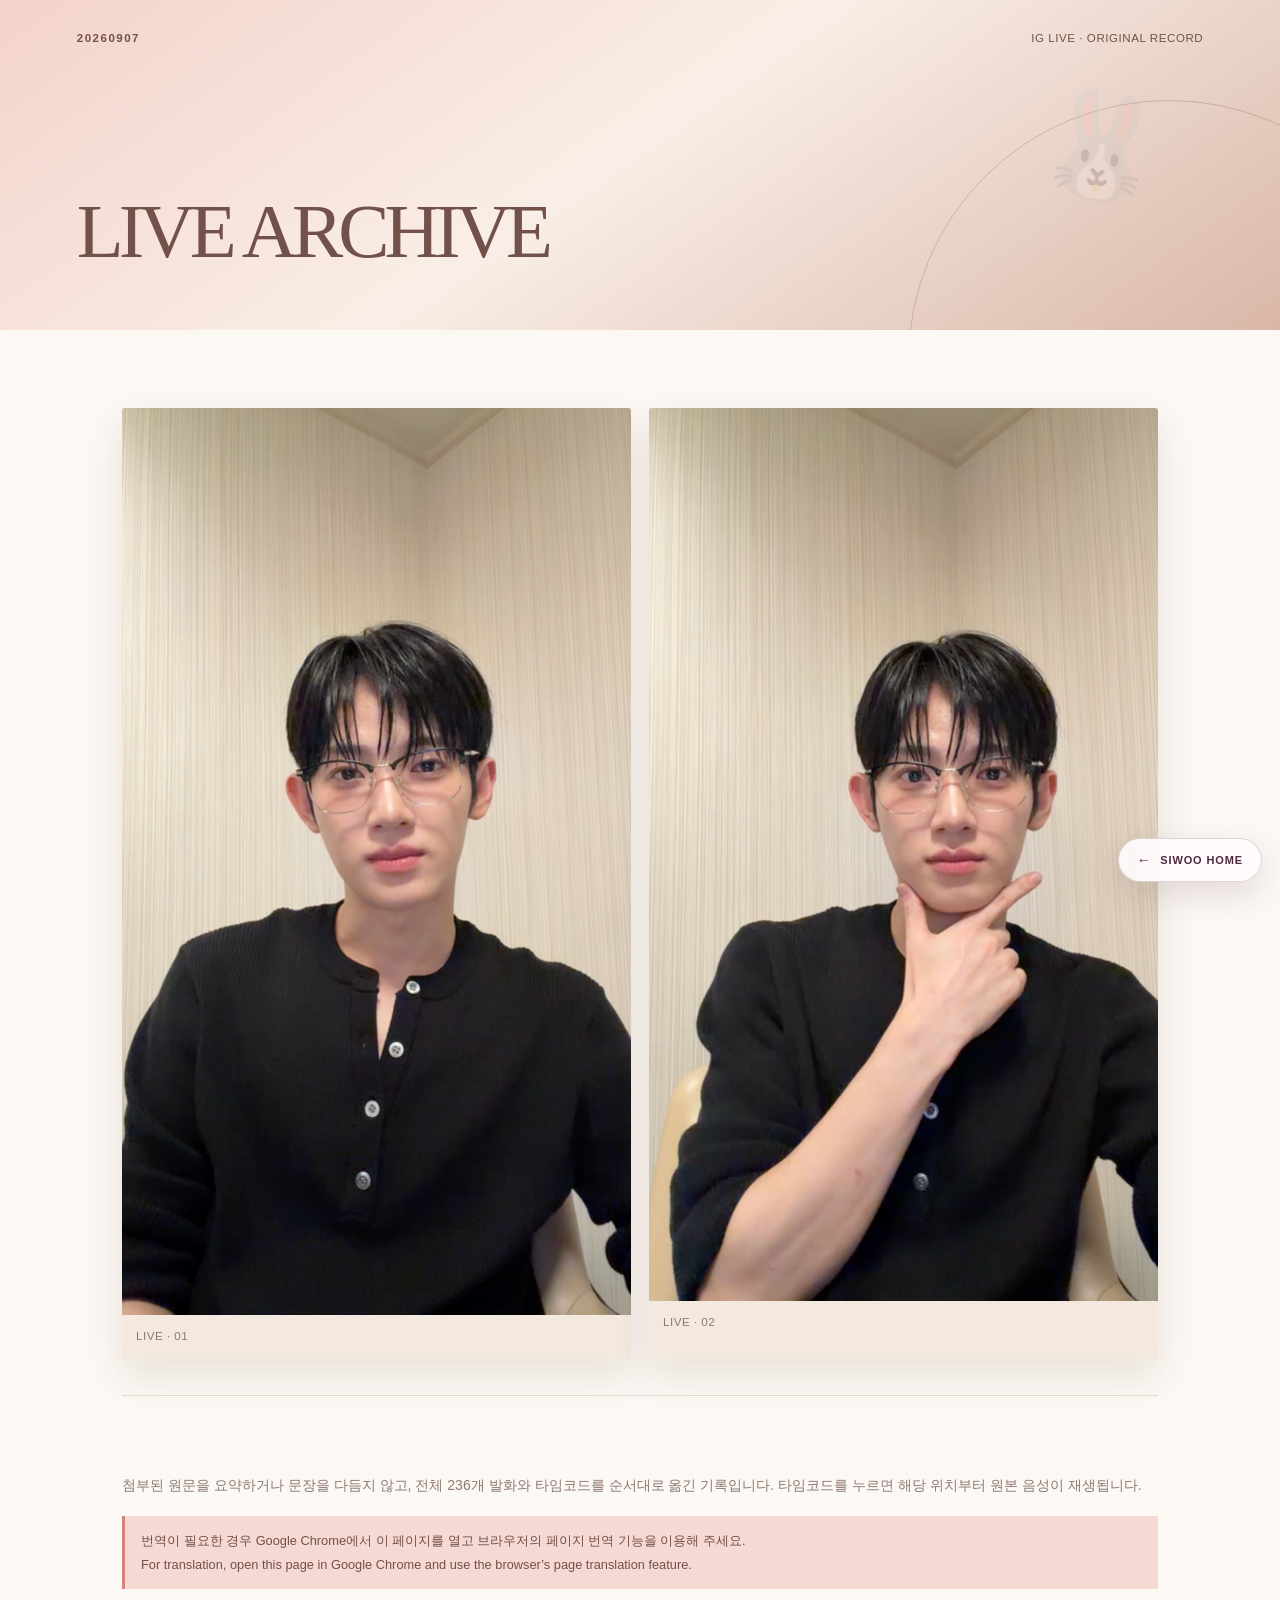
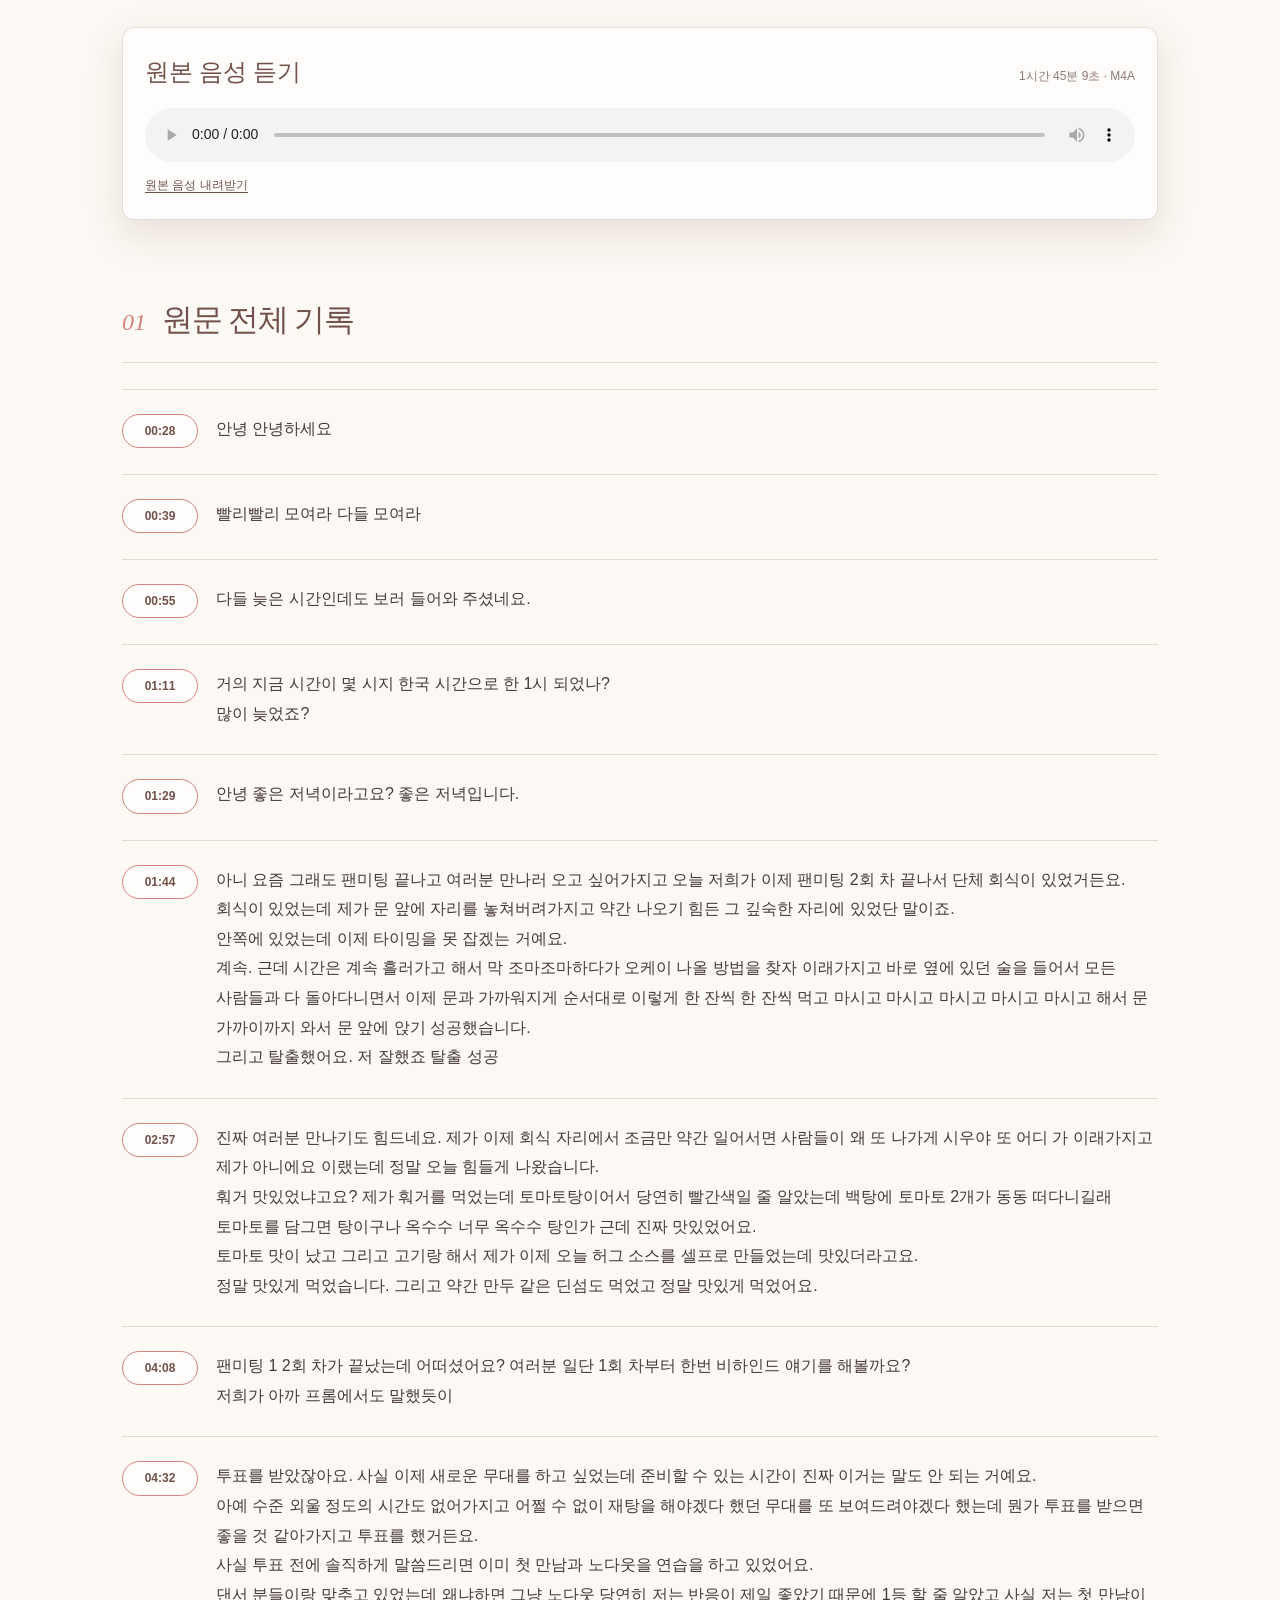
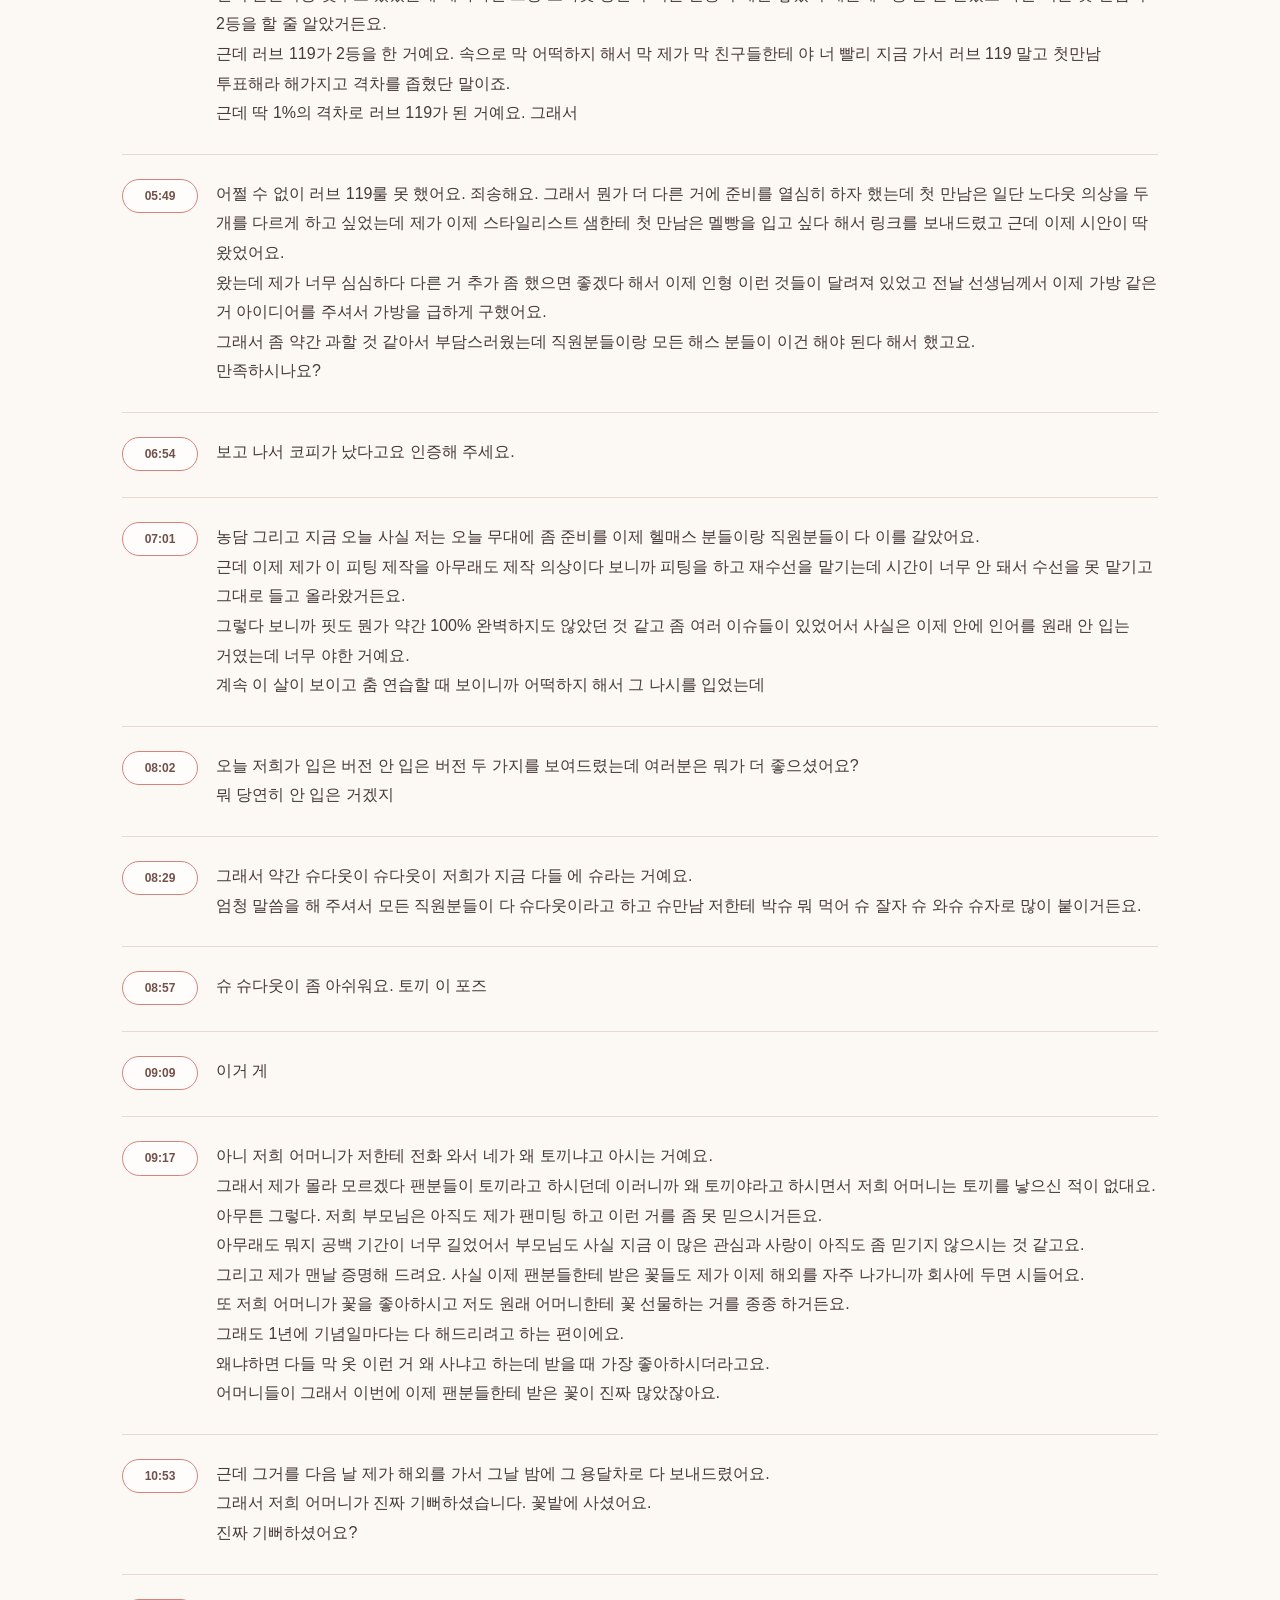
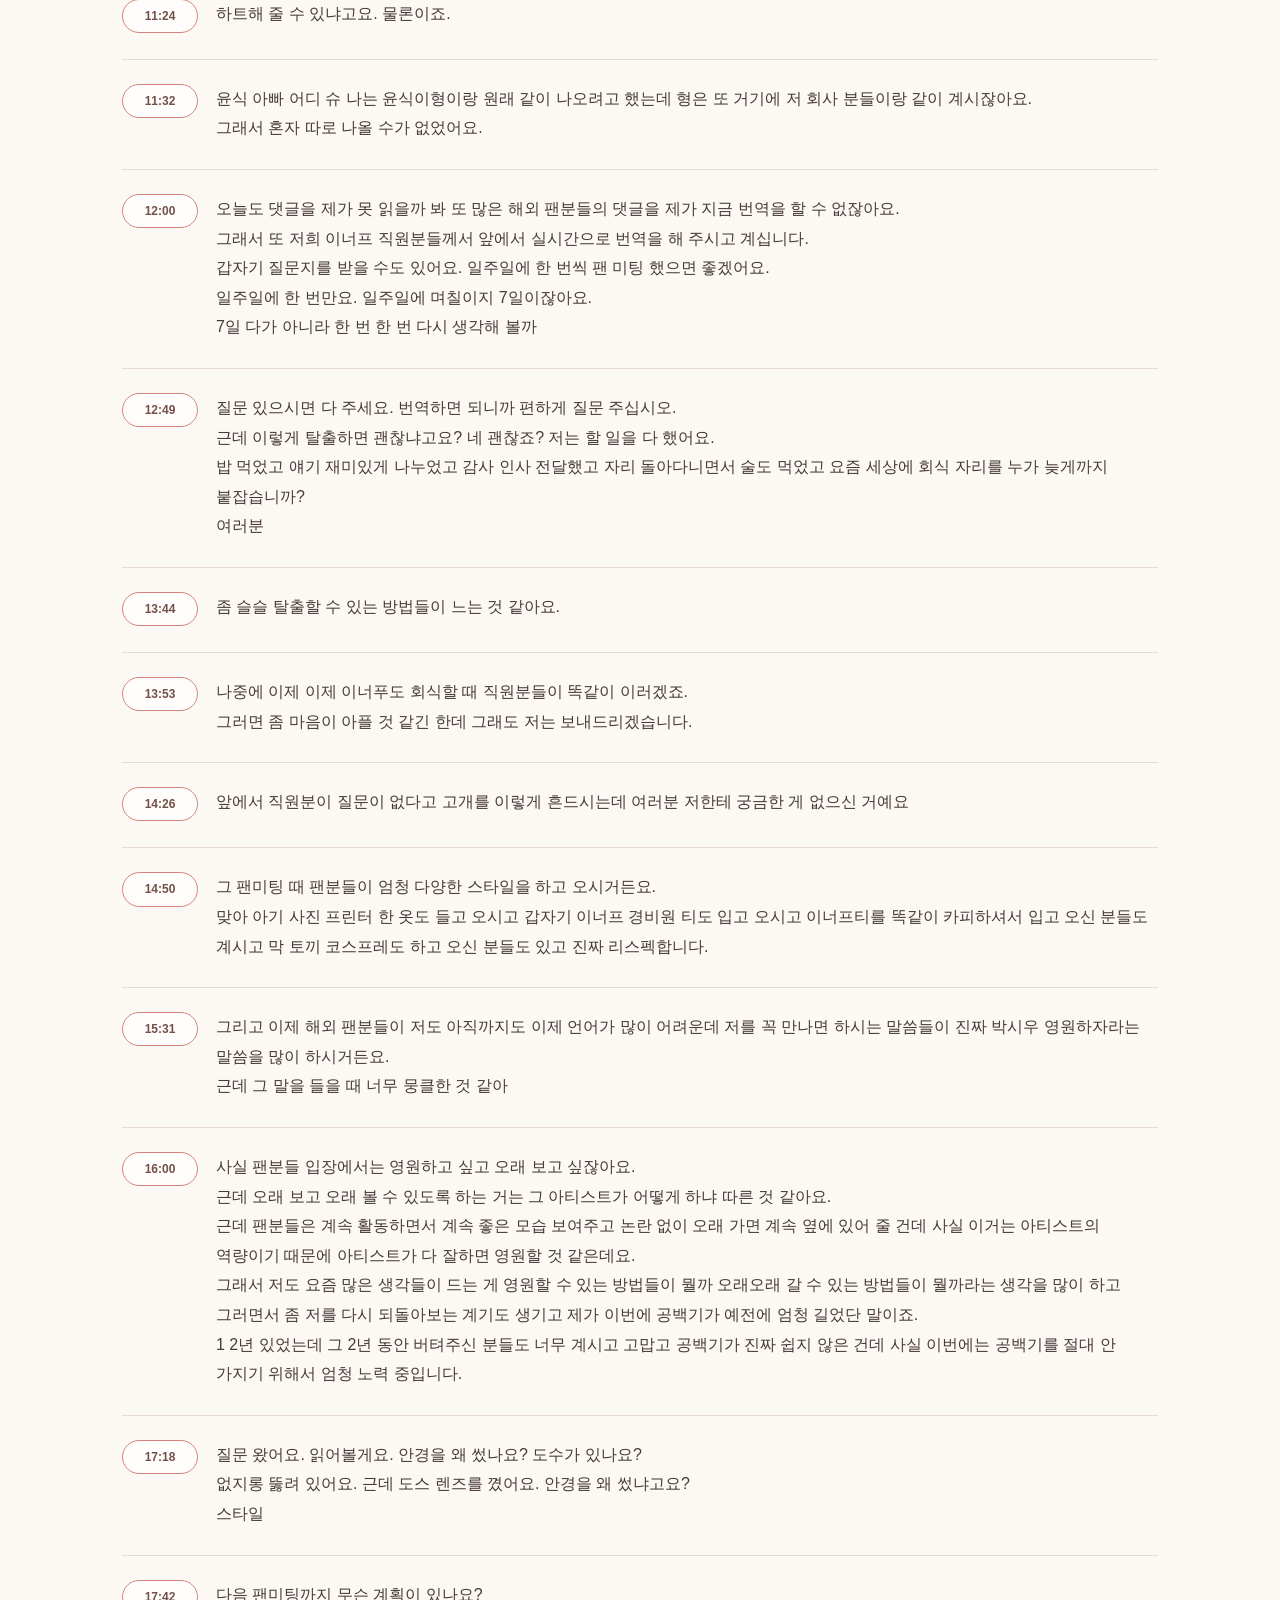
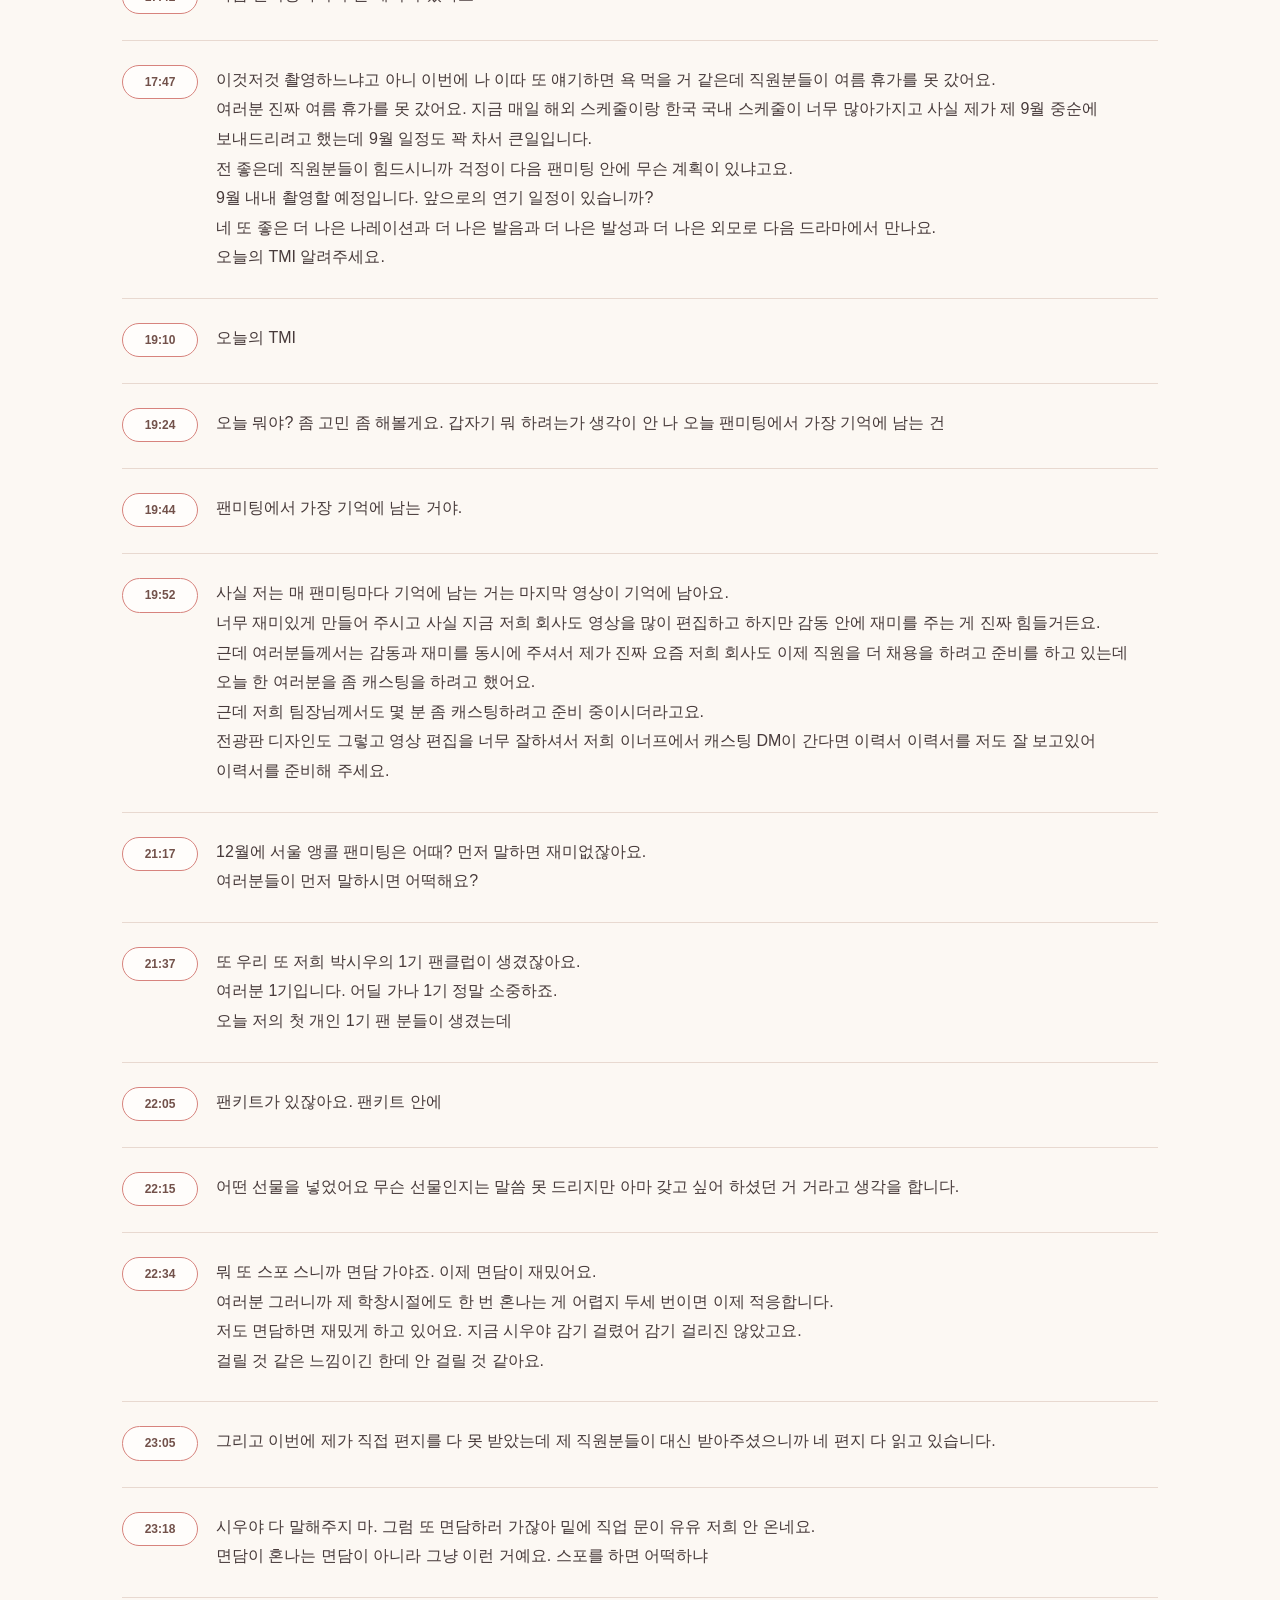
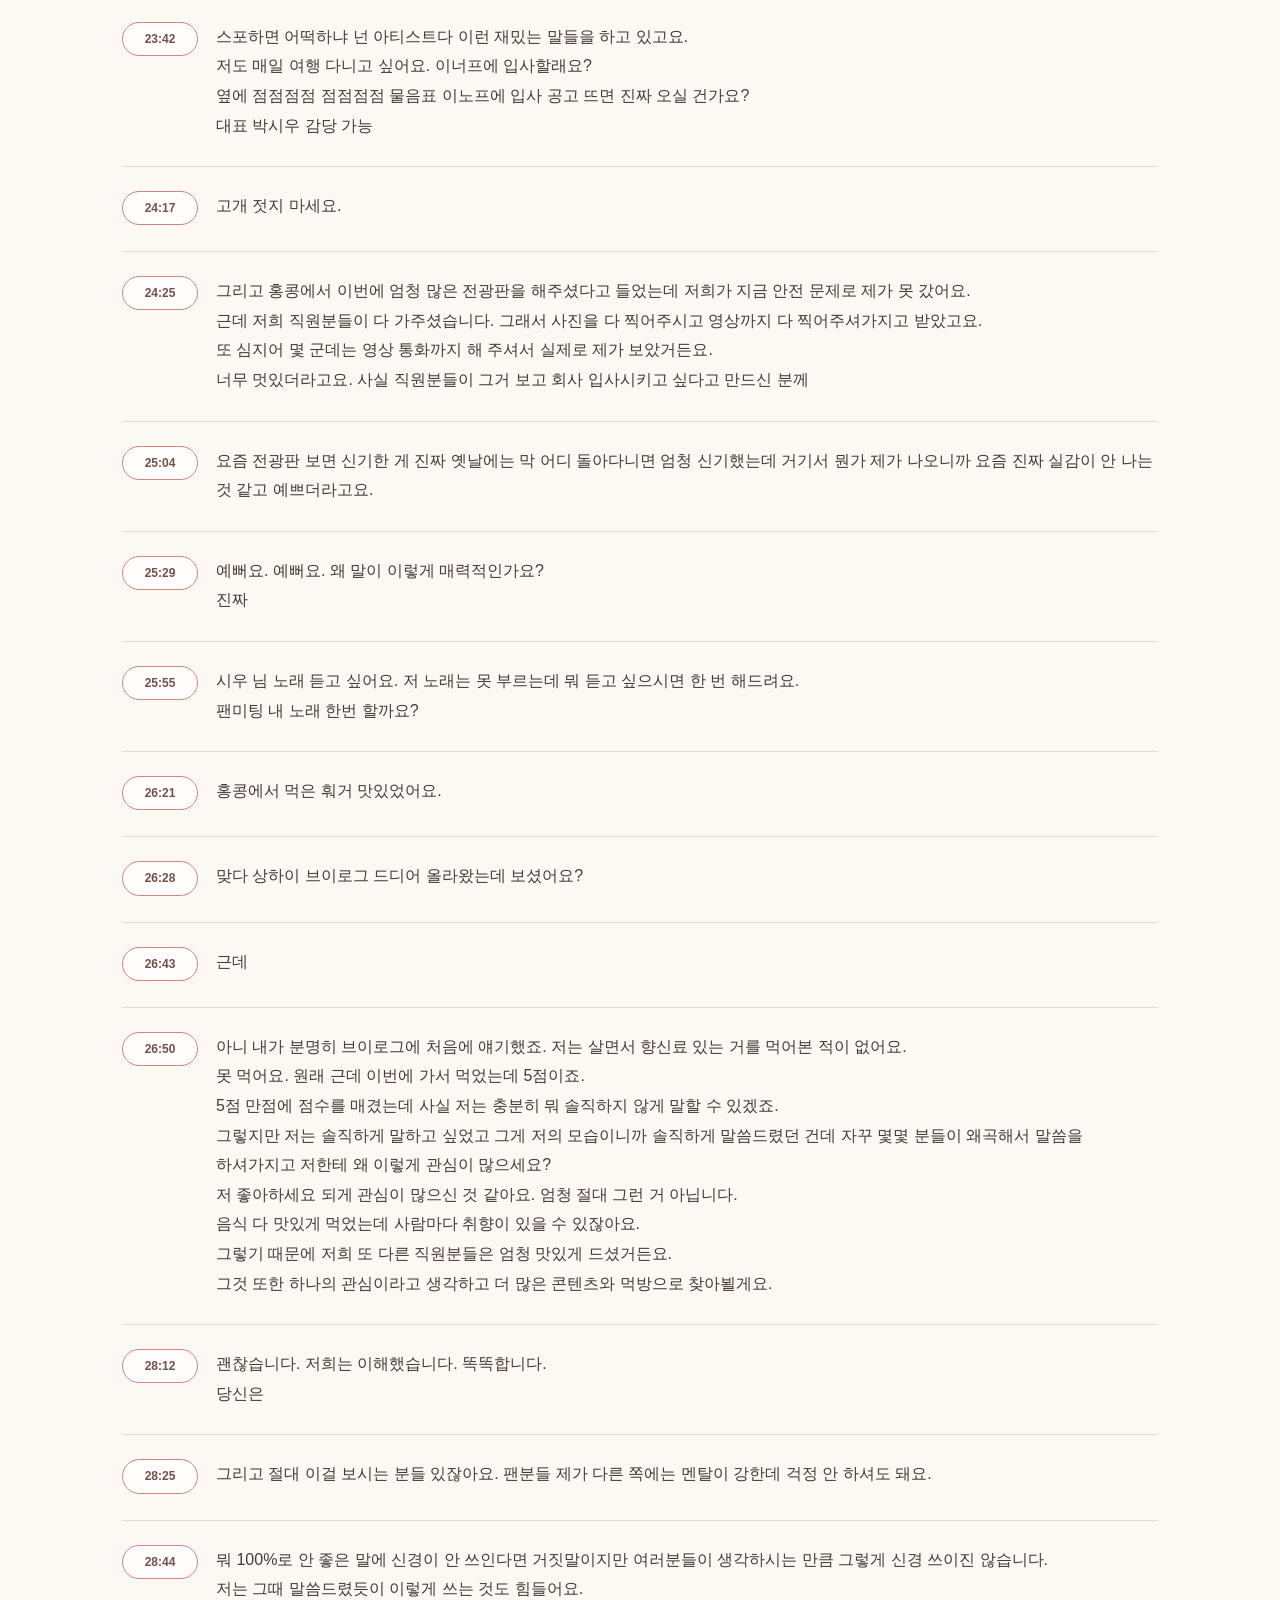
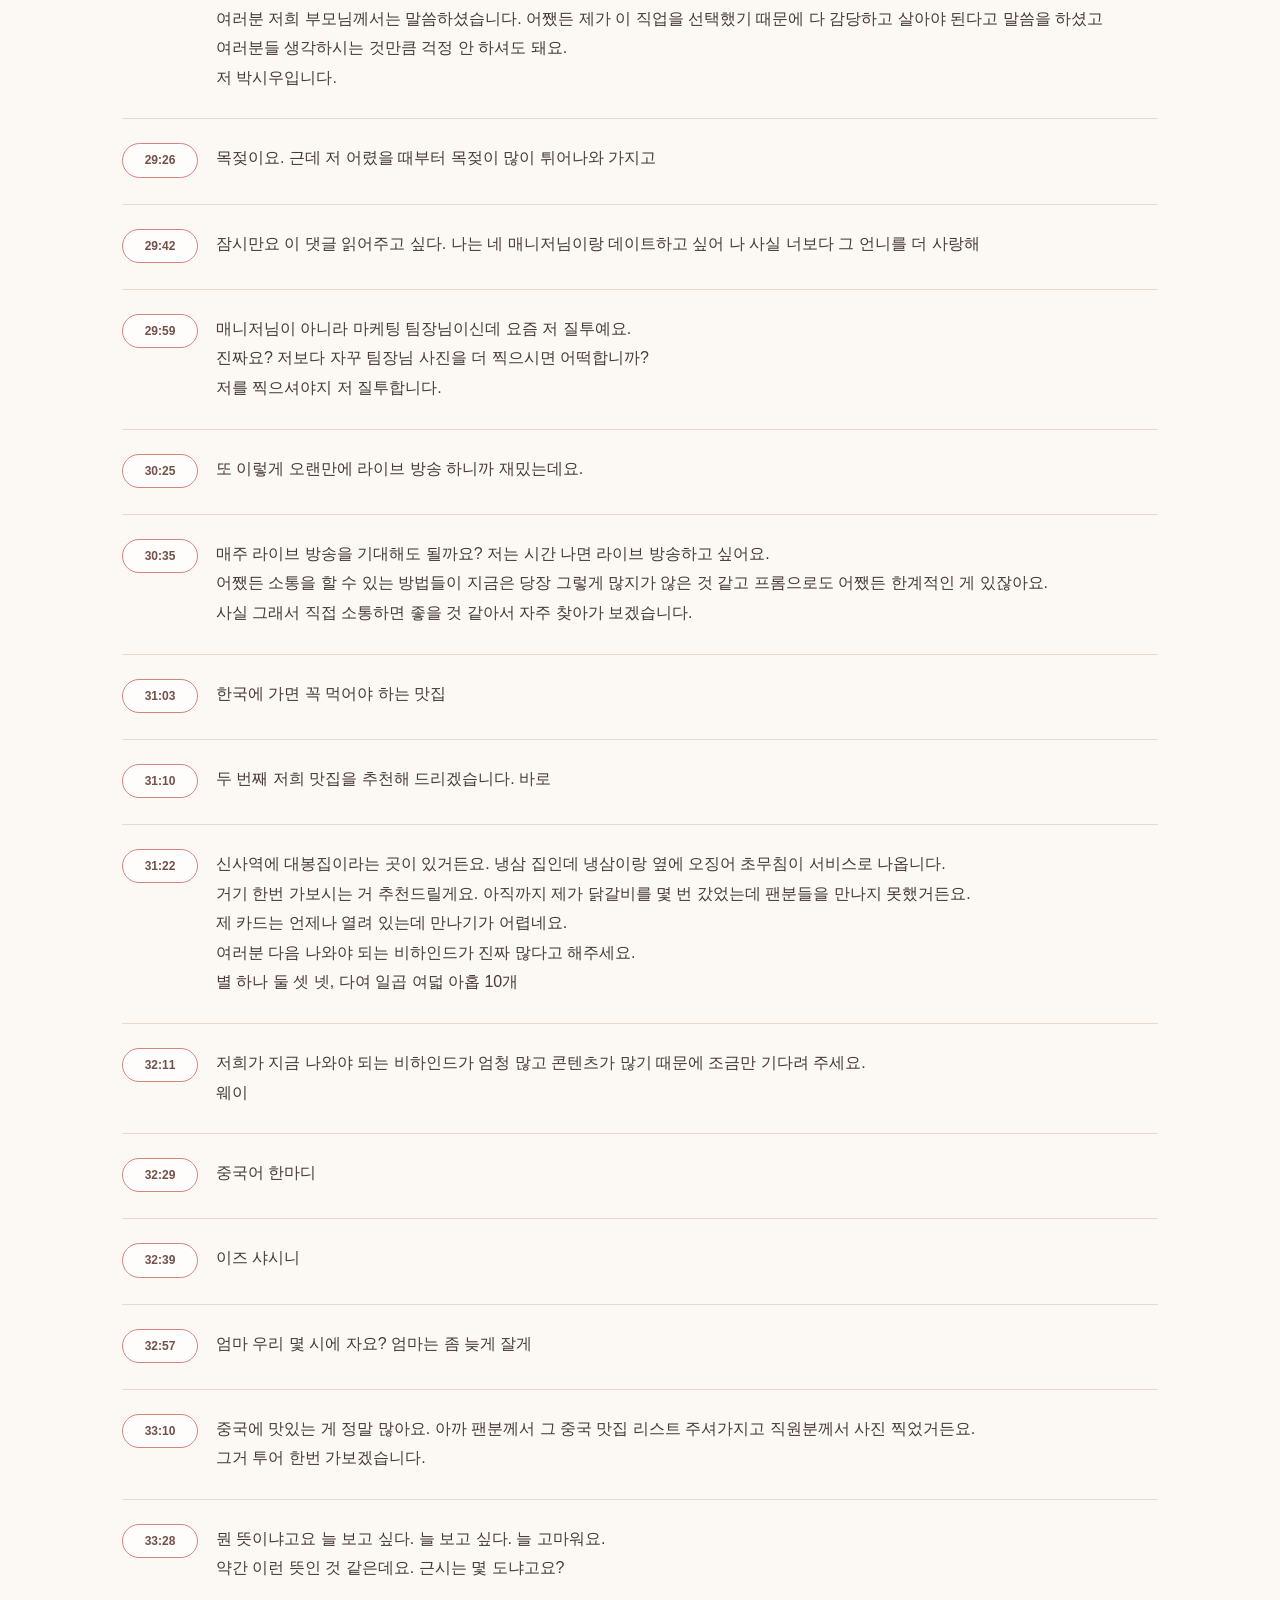
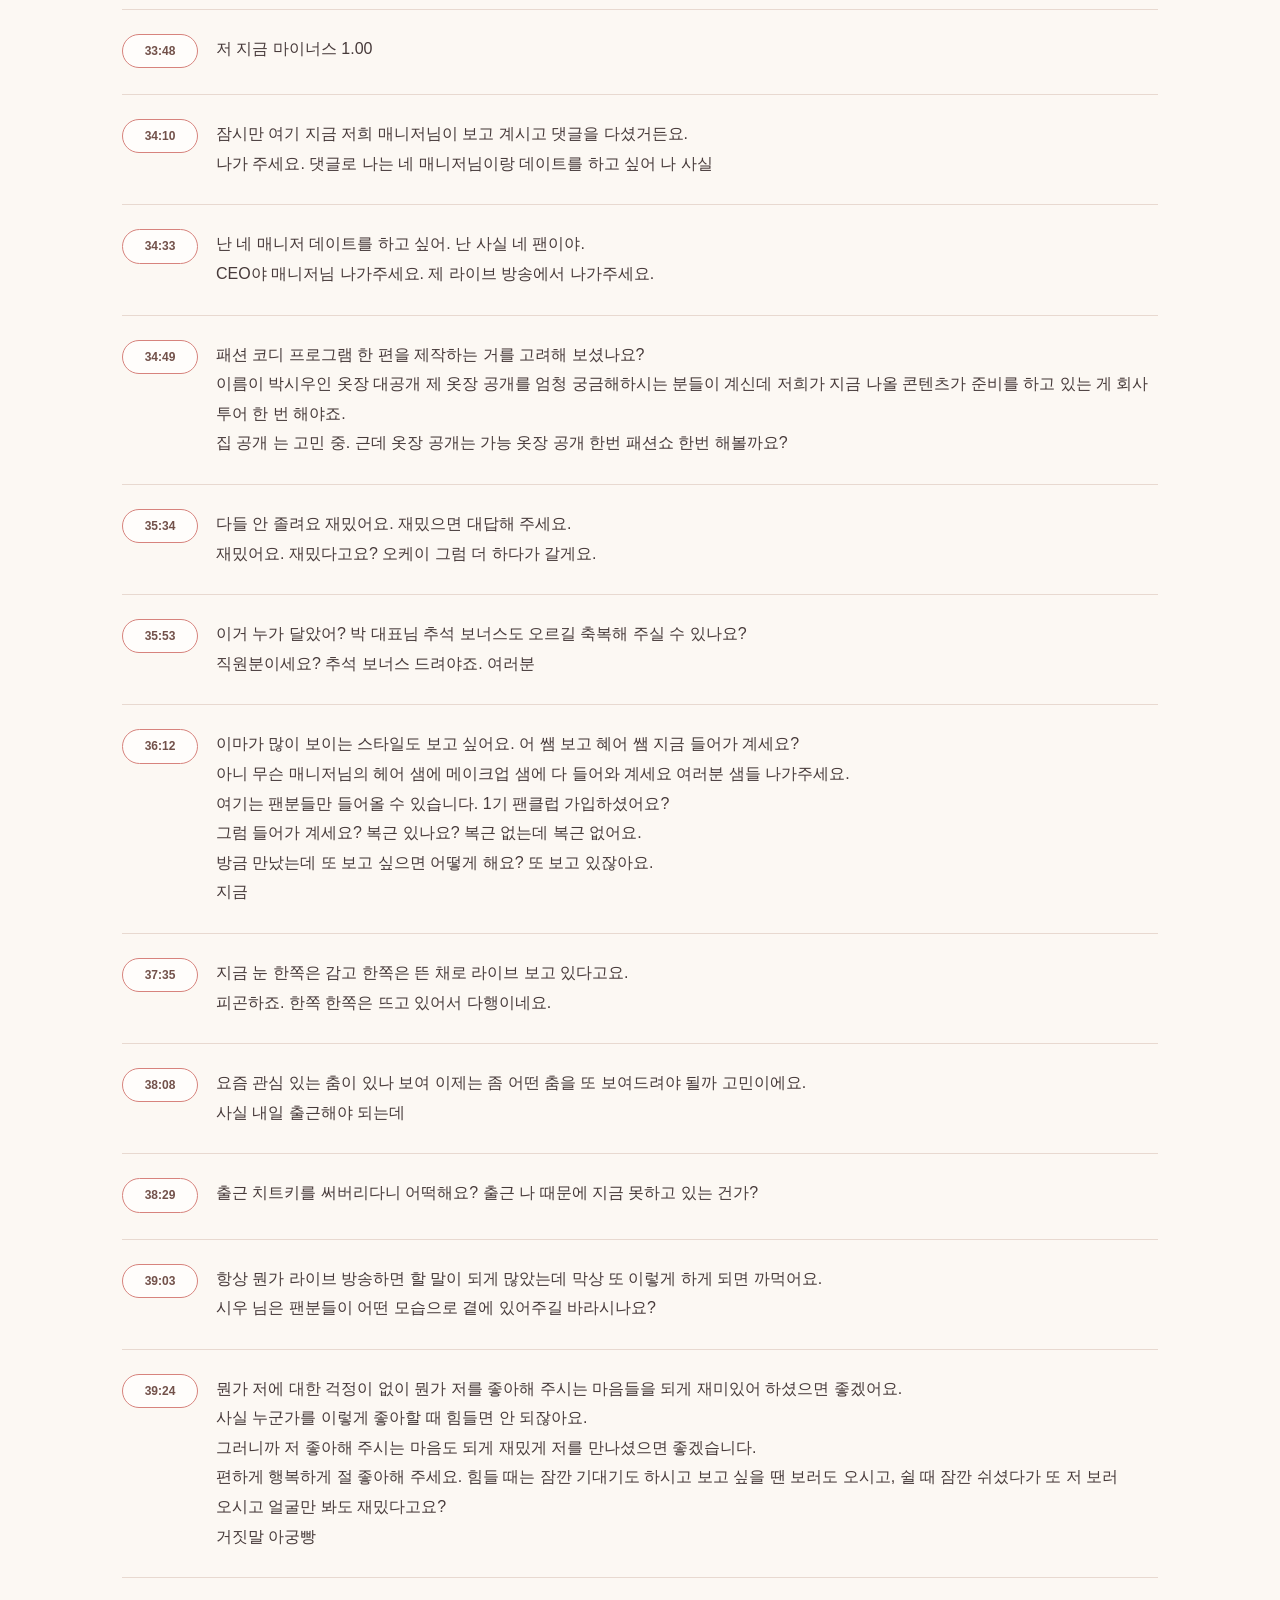
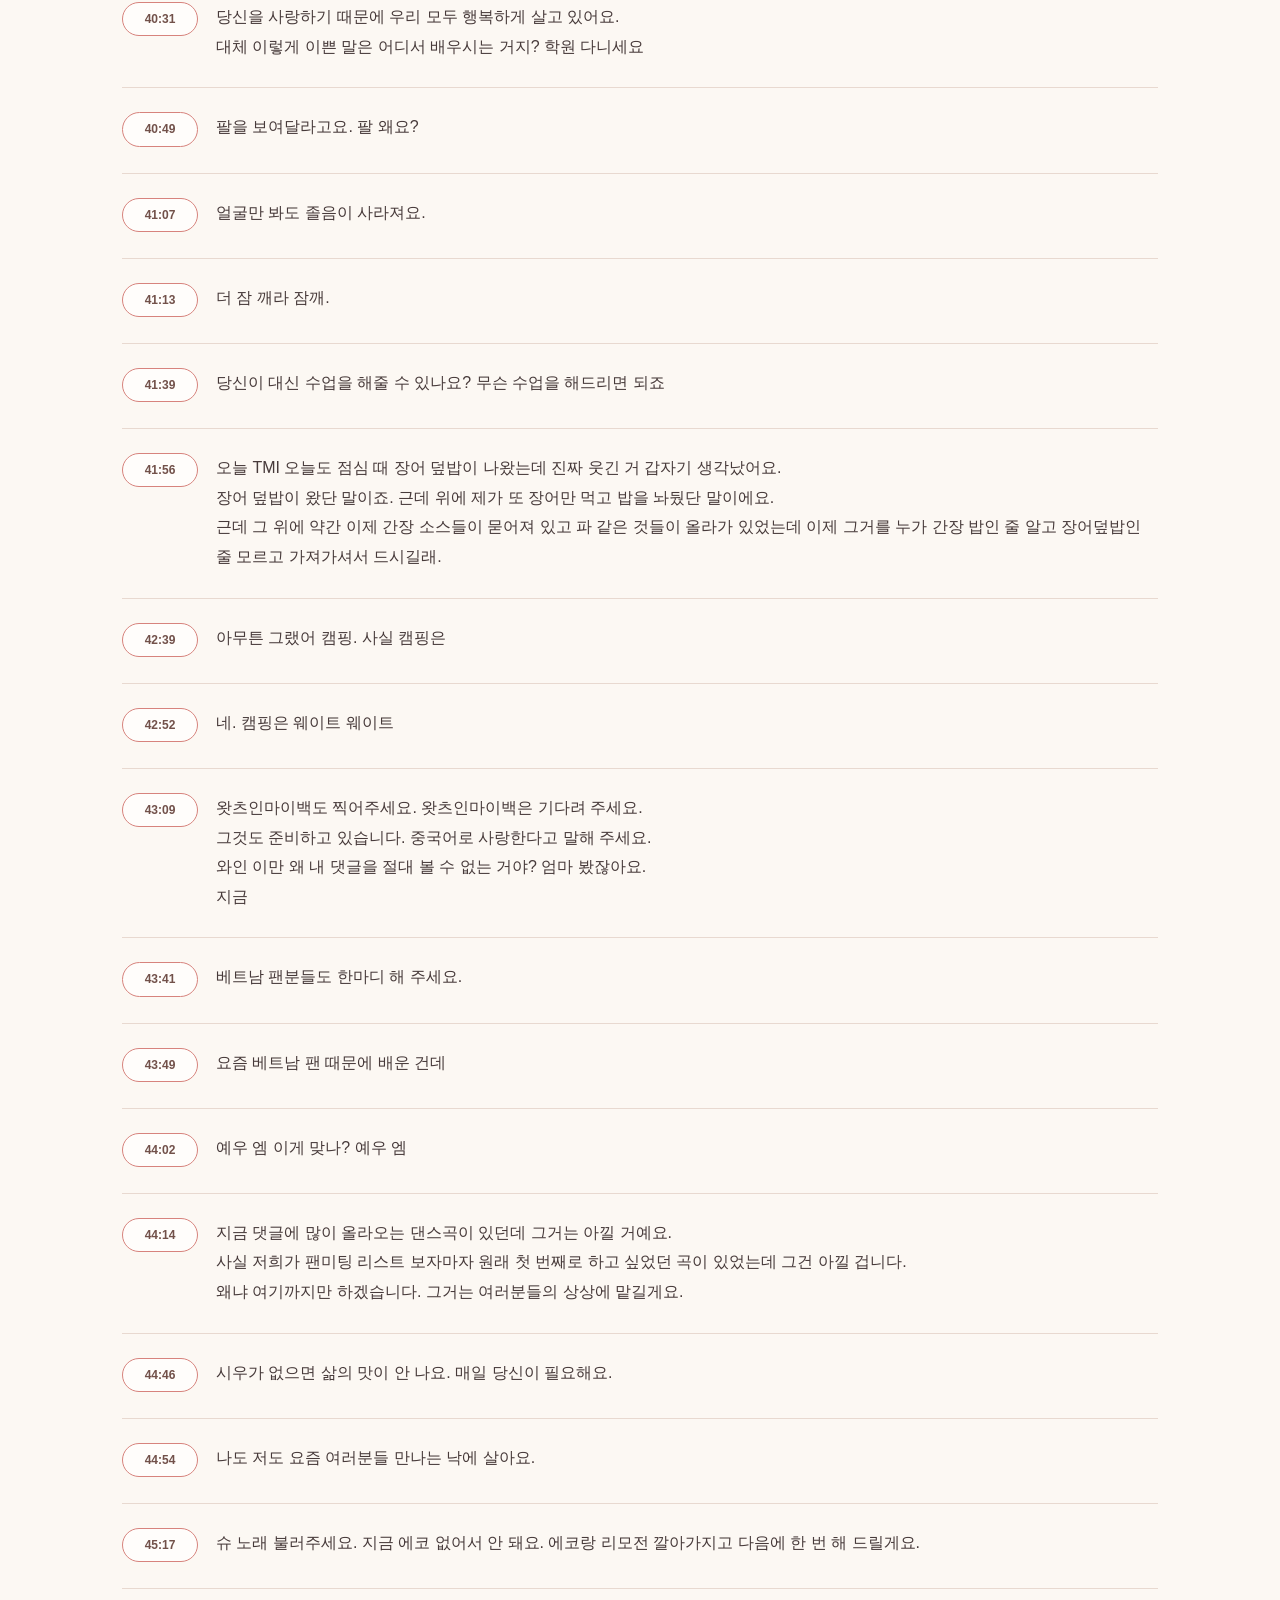
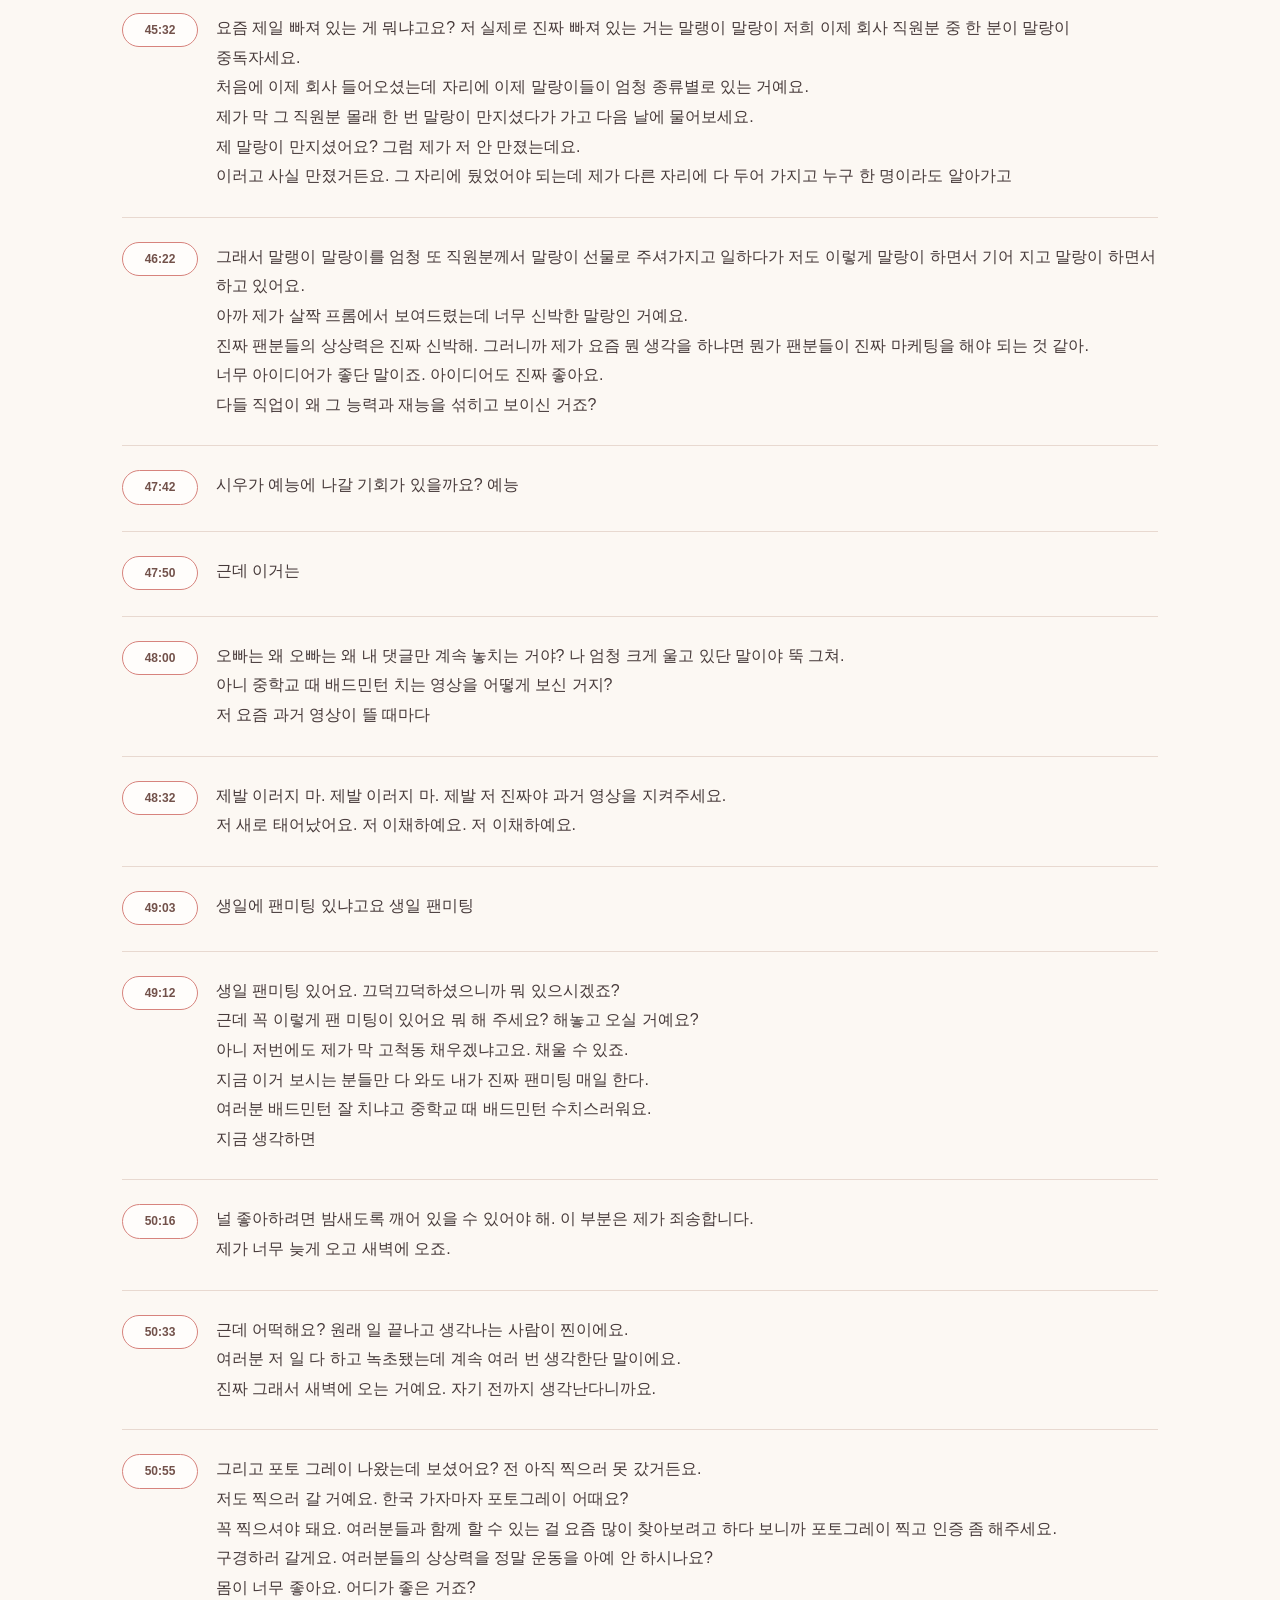
==== live/index.html @ e7efa556 "통합 팬사이트 추가" ====
<!doctype html>
<html lang="ko">
<head>
  <meta charset="utf-8">
  <meta name="viewport" content="width=device-width, initial-scale=1">
  <meta name="description" content="박시우 260907 IG 라이브 원본 음성과 전체 기록">
  <title>LIVE ARCHIVE — 20260907 ORIGINAL AUDIO &amp; TRANSCRIPT</title>
  <link rel="stylesheet" href="../assets/css/subpage-nav.css">
  <style>
    :root {
      --ink: #2e2527;
      --muted: #8e7976;
      --paper: #fcf8f3;
      --paper-deep: #f3e9df;
      --line: #e8d9d0;
      --rose: #d7837d;
      --rose-light: #f5d9d2;
      --brown: #72514a;
      --white: #fffdfb;
    }

    * { box-sizing: border-box; }
    html { scroll-behavior: smooth; }
    body {
      margin: 0;
      color: var(--ink);
      background: var(--paper);
      font-family: "Pretendard", "Apple SD Gothic Neo", "Noto Sans KR", sans-serif;
      line-height: 1.85;
      word-break: keep-all;
    }

    .cover {
      min-height: 330px;
      padding: 28px clamp(22px, 6vw, 92px) 56px;
      position: relative;
      overflow: hidden;
      display: flex;
      flex-direction: column;
      justify-content: space-between;
      background: linear-gradient(145deg, #f3d3ca 0%, #f9eee7 48%, #d9b7a7 100%);
    }
    .cover::before {
      content: "";
      position: absolute;
      width: 520px;
      height: 520px;
      right: -150px;
      top: 100px;
      border: 1px solid rgba(114,81,74,.25);
      border-radius: 50%;
    }
    .cover::after {
      content: "🐰";
      position: absolute;
      right: clamp(28px, 9vw, 150px);
      bottom: 90px;
      font-size: clamp(3rem, 8vw, 7rem);
      opacity: .16;
      transform: rotate(8deg);
    }
    .topline, .cover-copy, .cover-meta { position: relative; z-index: 1; }
    .topline {
      display: flex;
      justify-content: space-between;
      color: var(--brown);
      font-size: .72rem;
      font-weight: 800;
      letter-spacing: .13em;
      text-transform: uppercase;
    }
    .topline span:last-child { font-weight: 500; letter-spacing: .05em; }
    .cover-copy { max-width: 700px; }
    h1 {
      margin: 0;
      color: var(--brown);
      font-family: Georgia, "Noto Serif KR", serif;
      font-size: clamp(2.7rem, 6vw, 5.2rem);
      font-weight: 500;
      line-height: 1.08;
      letter-spacing: -.065em;
    }
    .cover-meta {
      display: flex;
      flex-wrap: wrap;
      gap: 18px 32px;
      padding-top: 18px;
      border-top: 1px solid rgba(114,81,74,.28);
      color: var(--brown);
      font-size: .76rem;
      letter-spacing: .08em;
    }

    main { max-width: 1080px; margin: 0 auto; padding: 78px 22px 120px; }
    .photos {
      display: grid;
      grid-template-columns: 1fr 1fr;
      gap: 18px;
      max-width: 1080px;
      margin: 0 auto 76px;
      padding-bottom: 36px;
      border-bottom: 1px solid var(--line);
    }
    .photo-card {
      margin: 0;
      overflow: hidden;
      background: var(--paper-deep);
      border-radius: 3px;
      box-shadow: 0 16px 38px rgba(93, 57, 49, .12);
    }
    .photo-card img {
      display: block;
      width: 100%;
      height: auto;
    }
    .photo-card figcaption {
      padding: 10px 14px 12px;
      color: var(--muted);
      font-size: .73rem;
      letter-spacing: .04em;
    }

    .section {
      margin-top: 72px;
      scroll-margin-top: 30px;
    }
    .section-heading {
      display: flex;
      align-items: baseline;
      gap: 16px;
      margin: 0 0 26px;
      padding-bottom: 13px;
      border-bottom: 1px solid var(--line);
    }
    .section-heading .number {
      color: var(--rose);
      font-family: Georgia, serif;
      font-size: 1.5rem;
      font-style: italic;
    }
    .section-heading h2 {
      margin: 0;
      color: var(--brown);
      font-family: Georgia, "Noto Serif KR", serif;
      font-size: clamp(1.35rem, 2.4vw, 2rem);
      font-weight: 500;
      letter-spacing: -.04em;
    }

    .transcript {
      border-top: 1px solid var(--line);
    }
    .turn {
      position: relative;
      margin: 0;
      padding: 25px 0 27px 48px;
      border-bottom: 1px solid var(--line);
      color: #473a3a;
      font-size: 1rem;
      text-align: justify;
      text-justify: inter-character;
    }
    .turn::before {
      position: absolute;
      left: 0;
      top: 24px;
      width: 31px;
      color: var(--rose);
      font-size: 1.35rem;
      line-height: 1;
    }
    .turn.rabbit::before { content: "🐰"; }
    .turn.audience::before { content: "💬"; filter: grayscale(.15); }
    .turn.audience {
      color: #795f5a;
      font-size: .94rem;
    }
    .turn strong { color: var(--brown); font-weight: 800; }
    .turn em { color: var(--rose); font-style: normal; font-weight: 700; }

    .quote {
      margin: 42px 0;
      padding: 30px clamp(22px, 5vw, 62px);
      background: var(--brown);
      color: #fff8f2;
      text-align: center;
    }
    .quote p {
      margin: 0;
      font-family: Georgia, "Noto Serif KR", serif;
      font-size: clamp(1.35rem, 2.8vw, 2.15rem);
      line-height: 1.6;
      letter-spacing: -.04em;
    }
    .quote small {
      display: block;
      margin-top: 12px;
      color: var(--rose-light);
      font-size: .72rem;
      letter-spacing: .1em;
    }
    .end-note {
      margin-top: 86px;
      padding: 32px 22px;
      background: var(--rose-light);
      color: var(--brown);
      text-align: center;
    }
    .end-note p { margin: 0; font-family: Georgia, "Noto Serif KR", serif; font-size: 1.35rem; }
    footer {
      padding: 30px 22px 42px;
      border-top: 1px solid var(--line);
      color: var(--muted);
      font-size: .72rem;
      text-align: center;
      letter-spacing: .08em;
    }

    @media (max-width: 680px) {
      .cover { min-height: 300px; padding: 22px 20px 38px; }
      .topline span:last-child { display: none; }
      main { padding: 58px 18px 84px; }
      .photos { grid-template-columns: 1fr; gap: 14px; margin-bottom: 66px; }
      .photo-card:first-child { max-width: 80%; margin-left: auto; }
      .photo-card:last-child { max-width: 80%; margin-right: auto; }
      .turn { padding-left: 42px; font-size: .96rem; }
      .turn.audience { font-size: .9rem; }
      .section { margin-top: 58px; }
    }
  
    .archive-intro {
      margin: 0 0 38px;
      color: var(--muted);
      font-size: .88rem;
    }
    .audio-dock {
      position: sticky;
      top: 12px;
      z-index: 10;
      margin: 0 0 72px;
      padding: 22px;
      border: 1px solid rgba(114,81,74,.18);
      border-radius: 12px;
      background: rgba(255,253,251,.94);
      box-shadow: 0 14px 38px rgba(93,57,49,.13);
      backdrop-filter: blur(12px);
    }
    .audio-heading {
      display: flex;
      align-items: baseline;
      justify-content: space-between;
      gap: 16px;
      margin-bottom: 13px;
    }
    .audio-heading h2 {
      margin: 0;
      color: var(--brown);
      font-family: Georgia, "Noto Serif KR", serif;
      font-size: clamp(1.15rem, 2vw, 1.5rem);
      font-weight: 500;
    }
    .audio-heading span {
      color: var(--muted);
      font-size: .75rem;
      white-space: nowrap;
    }
    audio { display: block; width: 100%; }
    .downloads {
      display: flex;
      flex-wrap: wrap;
      gap: 8px 18px;
      margin-top: 12px;
      font-size: .78rem;
    }
    .downloads a { color: var(--brown); text-underline-offset: 3px; }
    .raw-transcript { border-top: 1px solid var(--line); }
    .raw-turn {
      display: grid;
      grid-template-columns: 76px minmax(0, 1fr);
      gap: 18px;
      padding: 24px 0 26px;
      border-bottom: 1px solid var(--line);
    }
    .timestamp {
      align-self: start;
      padding: 5px 7px;
      border: 1px solid var(--rose);
      border-radius: 999px;
      color: var(--brown);
      background: var(--white);
      font: inherit;
      font-size: .75rem;
      font-weight: 800;
      cursor: pointer;
    }
    .timestamp:hover, .timestamp:focus-visible {
      color: var(--white);
      background: var(--rose);
      outline: none;
    }
    .raw-copy p {
      margin: 0;
      color: #473a3a;
      white-space: pre-wrap;
    }
    .translation-guide {
      margin: -20px 0 38px;
      padding: 13px 16px;
      border-left: 3px solid var(--rose);
      color: var(--brown);
      background: var(--rose-light);
      font-size: .8rem;
    }
    .source-note {
      margin-top: 72px;
      padding: 26px 22px;
      color: var(--brown);
      background: var(--rose-light);
      text-align: center;
      font-size: .85rem;
    }
    @media (max-width: 680px) {
      .audio-dock { top: 8px; margin-bottom: 54px; padding: 16px; }
      .audio-heading { display: block; }
      .audio-heading span { display: block; margin-top: 3px; }
      .raw-turn { grid-template-columns: 62px minmax(0, 1fr); gap: 12px; }
      .raw-copy p { font-size: .95rem; }
    }
</style>
</head>
<body>
  <a class="siwoo-home-link" href="../" aria-label="박시우 아카이브 메인으로 돌아가기">Siwoo Home</a>
  <header class="cover">
    <div class="topline">
      <span>20260907</span>
      <span>IG LIVE · ORIGINAL RECORD</span>
    </div>
    <div class="cover-copy">
      <h1>LIVE ARCHIVE</h1>
    </div>
  </header>

  <main>
    <section class="photos" aria-label="라이브 사진">
      <figure class="photo-card">
        <img src="live-images/01.jpeg" alt="안경을 쓴 박시우의 라이브 사진">
        <figcaption>LIVE · 01</figcaption>
      </figure>
      <figure class="photo-card">
        <img src="live-images/02.jpeg" alt="턱에 손을 올린 박시우의 라이브 사진">
        <figcaption>LIVE · 02</figcaption>
      </figure>
    </section>

    <p class="archive-intro">첨부된 원문을 요약하거나 문장을 다듬지 않고, 전체 236개 발화와 타임코드를 순서대로 옮긴 기록입니다. 타임코드를 누르면 해당 위치부터 원본 음성이 재생됩니다.</p>
    <p class="translation-guide">번역이 필요한 경우 Google Chrome에서 이 페이지를 열고 브라우저의 페이지 번역 기능을 이용해 주세요.<br><span lang="en">For translation, open this page in Google Chrome and use the browser’s page translation feature.</span></p>

    <section class="audio-dock" id="original-audio" aria-label="원본 음성 재생">
      <div class="audio-heading">
        <h2>원본 음성 듣기</h2>
        <span>1시간 45분 9초 · M4A</span>
      </div>
      <audio id="live-audio" controls preload="metadata">
        <source src="parksiwoo_260907_original.m4a" type="audio/mp4">
        사용 중인 브라우저가 음성 재생을 지원하지 않습니다.
      </audio>
      <div class="downloads">
        <a href="parksiwoo_260907_original.m4a" download>원본 음성 내려받기</a>
      </div>
    </section>

    <section class="section" id="transcript">
      <div class="section-heading"><span class="number">01</span><h2>원문 전체 기록</h2></div>
      <div class="raw-transcript">
        <article class="raw-turn" id="turn-1">
          <button class="timestamp" type="button" data-seconds="28" aria-label="00:28부터 원본 음성 재생">00:28</button>
          <div class="raw-copy">
            <p>안녕 안녕하세요</p>
          </div>
        </article>
        <article class="raw-turn" id="turn-2">
          <button class="timestamp" type="button" data-seconds="39" aria-label="00:39부터 원본 음성 재생">00:39</button>
          <div class="raw-copy">
            <p>빨리빨리 모여라 다들 모여라</p>
          </div>
        </article>
        <article class="raw-turn" id="turn-3">
          <button class="timestamp" type="button" data-seconds="55" aria-label="00:55부터 원본 음성 재생">00:55</button>
          <div class="raw-copy">
            <p>다들 늦은 시간인데도 보러 들어와 주셨네요.</p>
          </div>
        </article>
        <article class="raw-turn" id="turn-4">
          <button class="timestamp" type="button" data-seconds="71" aria-label="01:11부터 원본 음성 재생">01:11</button>
          <div class="raw-copy">
            <p>거의 지금 시간이 몇 시지 한국 시간으로 한 1시 되었나?
많이 늦었죠?</p>
          </div>
        </article>
        <article class="raw-turn" id="turn-5">
          <button class="timestamp" type="button" data-seconds="89" aria-label="01:29부터 원본 음성 재생">01:29</button>
          <div class="raw-copy">
            <p>안녕 좋은 저녁이라고요? 좋은 저녁입니다.</p>
          </div>
        </article>
        <article class="raw-turn" id="turn-6">
          <button class="timestamp" type="button" data-seconds="104" aria-label="01:44부터 원본 음성 재생">01:44</button>
          <div class="raw-copy">
            <p>아니 요즘 그래도 팬미팅 끝나고 여러분 만나러 오고 싶어가지고 오늘 저희가 이제 팬미팅 2회 차 끝나서 단체 회식이 있었거든요.회식이 있었는데 제가 문 앞에 자리를 놓쳐버려가지고 약간 나오기 힘든 그 깊숙한 자리에 있었단 말이죠.
안쪽에 있었는데 이제 타이밍을 못 잡겠는 거예요.
계속. 근데 시간은 계속 흘러가고 해서 막 조마조마하다가 오케이 나올 방법을 찾자 이래가지고 바로 옆에 있던 술을 들어서 모든 사람들과 다 돌아다니면서 이제 문과 가까워지게 순서대로 이렇게 한 잔씩 한 잔씩 먹고 마시고 마시고 마시고 마시고 마시고 해서 문 가까이까지 와서 문 앞에 앉기 성공했습니다.
그리고 탈출했어요. 저 잘했죠 탈출 성공</p>
          </div>
        </article>
        <article class="raw-turn" id="turn-7">
          <button class="timestamp" type="button" data-seconds="177" aria-label="02:57부터 원본 음성 재생">02:57</button>
          <div class="raw-copy">
            <p>진짜 여러분 만나기도 힘드네요. 제가 이제 회식 자리에서 조금만 약간 일어서면 사람들이 왜 또 나가게 시우야 또 어디 가 이래가지고 제가 아니에요 이랬는데 정말 오늘 힘들게 나왔습니다.
훠거 맛있었냐고요? 제가 훠거를 먹었는데 토마토탕이어서 당연히 빨간색일 줄 알았는데 백탕에 토마토 2개가 동동 떠다니길래 토마토를 담그면 탕이구나 옥수수 너무 옥수수 탕인가 근데 진짜 맛있었어요.
토마토 맛이 났고 그리고 고기랑 해서 제가 이제 오늘 허그 소스를 셀프로 만들었는데 맛있더라고요.
정말 맛있게 먹었습니다. 그리고 약간 만두 같은 딘섬도 먹었고 정말 맛있게 먹었어요.</p>
          </div>
        </article>
        <article class="raw-turn" id="turn-8">
          <button class="timestamp" type="button" data-seconds="248" aria-label="04:08부터 원본 음성 재생">04:08</button>
          <div class="raw-copy">
            <p>팬미팅 1 2회 차가 끝났는데 어떠셨어요? 여러분 일단 1회 차부터 한번 비하인드 얘기를 해볼까요?
저희가 아까 프롬에서도 말했듯이</p>
          </div>
        </article>
        <article class="raw-turn" id="turn-9">
          <button class="timestamp" type="button" data-seconds="272" aria-label="04:32부터 원본 음성 재생">04:32</button>
          <div class="raw-copy">
            <p>투표를 받았잖아요. 사실 이제 새로운 무대를 하고 싶었는데 준비할 수 있는 시간이 진짜 이거는 말도 안 되는 거예요.
아예 수준 외울 정도의 시간도 없어가지고 어쩔 수 없이 재탕을 해야겠다 했던 무대를 또 보여드려야겠다 했는데 뭔가 투표를 받으면 좋을 것 같아가지고 투표를 했거든요.
사실 투표 전에 솔직하게 말씀드리면 이미 첫 만남과 노다웃을 연습을 하고 있었어요.
댄서 분들이랑 맞추고 있었는데 왜냐하면 그냥 노다웃 당연히 저는 반응이 제일 좋았기 때문에 1등 할 줄 알았고 사실 저는 첫 만남이 2등을 할 줄 알았거든요.
근데 러브 119가 2등을 한 거예요. 속으로 막 어떡하지 해서 막 제가 막 친구들한테 야 너 빨리 지금 가서 러브 119 말고 첫만남 투표해라 해가지고 격차를 좁혔단 말이죠.
근데 딱 1%의 격차로 러브 119가 된 거예요. 그래서</p>
          </div>
        </article>
        <article class="raw-turn" id="turn-10">
          <button class="timestamp" type="button" data-seconds="349" aria-label="05:49부터 원본 음성 재생">05:49</button>
          <div class="raw-copy">
            <p>어쩔 수 없이 러브 119룰 못 했어요. 죄송해요. 그래서 뭔가 더 다른 거에 준비를 열심히 하자 했는데 첫 만남은 일단 노다웃 의상을 두 개를 다르게 하고 싶었는데 제가 이제 스타일리스트 샘한테 첫 만남은 멜빵을 입고 싶다 해서 링크를 보내드렸고 근데 이제 시안이 딱 왔었어요.
왔는데 제가 너무 심심하다 다른 거 추가 좀 했으면 좋겠다 해서 이제 인형 이런 것들이 달려져 있었고 전날 선생님께서 이제 가방 같은 거 아이디어를 주셔서 가방을 급하게 구했어요.
그래서 좀 약간 과할 것 같아서 부담스러웠는데 직원분들이랑 모든 해스 분들이 이건 해야 된다 해서 했고요.
만족하시나요?</p>
          </div>
        </article>
        <article class="raw-turn" id="turn-11">
          <button class="timestamp" type="button" data-seconds="414" aria-label="06:54부터 원본 음성 재생">06:54</button>
          <div class="raw-copy">
            <p>보고 나서 코피가 났다고요 인증해 주세요.</p>
          </div>
        </article>
        <article class="raw-turn" id="turn-12">
          <button class="timestamp" type="button" data-seconds="421" aria-label="07:01부터 원본 음성 재생">07:01</button>
          <div class="raw-copy">
            <p>농담 그리고 지금 오늘 사실 저는 오늘 무대에 좀 준비를 이제 헬매스 분들이랑 직원분들이 다 이를 갈았어요.
근데 이제 제가 이 피팅 제작을 아무래도 제작 의상이다 보니까 피팅을 하고 재수선을 맡기는데 시간이 너무 안 돼서 수선을 못 맡기고 그대로 들고 올라왔거든요.
그렇다 보니까 핏도 뭔가 약간 100% 완벽하지도 않았던 것 같고 좀 여러 이슈들이 있었어서 사실은 이제 안에 인어를 원래 안 입는 거였는데 너무 야한 거예요.
계속 이 살이 보이고 춤 연습할 때 보이니까 어떡하지 해서 그 나시를 입었는데</p>
          </div>
        </article>
        <article class="raw-turn" id="turn-13">
          <button class="timestamp" type="button" data-seconds="482" aria-label="08:02부터 원본 음성 재생">08:02</button>
          <div class="raw-copy">
            <p>오늘 저희가 입은 버전 안 입은 버전 두 가지를 보여드렸는데 여러분은 뭐가 더 좋으셨어요?
뭐 당연히 안 입은 거겠지</p>
          </div>
        </article>
        <article class="raw-turn" id="turn-14">
          <button class="timestamp" type="button" data-seconds="509" aria-label="08:29부터 원본 음성 재생">08:29</button>
          <div class="raw-copy">
            <p>그래서 약간 슈다웃이 슈다웃이 저희가 지금 다들 에 슈라는 거예요.
엄청 말씀을 해 주셔서 모든 직원분들이 다 슈다웃이라고 하고 슈만남 저한테 박슈 뭐 먹어 슈 잘자 슈 와슈 슈자로 많이 붙이거든요.</p>
          </div>
        </article>
        <article class="raw-turn" id="turn-15">
          <button class="timestamp" type="button" data-seconds="537" aria-label="08:57부터 원본 음성 재생">08:57</button>
          <div class="raw-copy">
            <p>슈 슈다웃이 좀 아쉬워요. 토끼 이 포즈</p>
          </div>
        </article>
        <article class="raw-turn" id="turn-16">
          <button class="timestamp" type="button" data-seconds="549" aria-label="09:09부터 원본 음성 재생">09:09</button>
          <div class="raw-copy">
            <p>이거 게</p>
          </div>
        </article>
        <article class="raw-turn" id="turn-17">
          <button class="timestamp" type="button" data-seconds="557" aria-label="09:17부터 원본 음성 재생">09:17</button>
          <div class="raw-copy">
            <p>아니 저희 어머니가 저한테 전화 와서 네가 왜 토끼냐고 아시는 거예요.
그래서 제가 몰라 모르겠다 팬분들이 토끼라고 하시던데 이러니까 왜 토끼야라고 하시면서 저희 어머니는 토끼를 낳으신 적이 없대요.
아무튼 그렇다. 저희 부모님은 아직도 제가 팬미팅 하고 이런 거를 좀 못 믿으시거든요.
아무래도 뭐지 공백 기간이 너무 길었어서 부모님도 사실 지금 이 많은 관심과 사랑이 아직도 좀 믿기지 않으시는 것 같고요.
그리고 제가 맨날 증명해 드려요. 사실 이제 팬분들한테 받은 꽃들도 제가 이제 해외를 자주 나가니까 회사에 두면 시들어요.
또 저희 어머니가 꽃을 좋아하시고 저도 원래 어머니한테 꽃 선물하는 거를 종종 하거든요.
그래도 1년에 기념일마다는 다 해드리려고 하는 편이에요.
왜냐하면 다들 막 옷 이런 거 왜 사냐고 하는데 받을 때 가장 좋아하시더라고요.
어머니들이 그래서 이번에 이제 팬분들한테 받은 꽃이 진짜 많았잖아요.</p>
          </div>
        </article>
        <article class="raw-turn" id="turn-18">
          <button class="timestamp" type="button" data-seconds="653" aria-label="10:53부터 원본 음성 재생">10:53</button>
          <div class="raw-copy">
            <p>근데 그거를 다음 날 제가 해외를 가서 그날 밤에 그 용달차로 다 보내드렸어요.
그래서 저희 어머니가 진짜 기뻐하셨습니다. 꽃밭에 사셨어요.
진짜 기뻐하셨어요?</p>
          </div>
        </article>
        <article class="raw-turn" id="turn-19">
          <button class="timestamp" type="button" data-seconds="684" aria-label="11:24부터 원본 음성 재생">11:24</button>
          <div class="raw-copy">
            <p>하트해 줄 수 있냐고요. 물론이죠.</p>
          </div>
        </article>
        <article class="raw-turn" id="turn-20">
          <button class="timestamp" type="button" data-seconds="692" aria-label="11:32부터 원본 음성 재생">11:32</button>
          <div class="raw-copy">
            <p>윤식 아빠 어디 슈 나는 윤식이형이랑 원래 같이 나오려고 했는데 형은 또 거기에 저 회사 분들이랑 같이 계시잖아요.
그래서 혼자 따로 나올 수가 없었어요.</p>
          </div>
        </article>
        <article class="raw-turn" id="turn-21">
          <button class="timestamp" type="button" data-seconds="720" aria-label="12:00부터 원본 음성 재생">12:00</button>
          <div class="raw-copy">
            <p>오늘도 댓글을 제가 못 읽을까 봐 또 많은 해외 팬분들의 댓글을 제가 지금 번역을 할 수 없잖아요.
그래서 또 저희 이너프 직원분들께서 앞에서 실시간으로 번역을 해 주시고 계십니다.
갑자기 질문지를 받을 수도 있어요. 일주일에 한 번씩 팬 미팅 했으면 좋겠어요.
일주일에 한 번만요. 일주일에 며칠이지 7일이잖아요.
7일 다가 아니라 한 번 한 번 다시 생각해 볼까</p>
          </div>
        </article>
        <article class="raw-turn" id="turn-22">
          <button class="timestamp" type="button" data-seconds="769" aria-label="12:49부터 원본 음성 재생">12:49</button>
          <div class="raw-copy">
            <p>질문 있으시면 다 주세요. 번역하면 되니까 편하게 질문 주십시오.
근데 이렇게 탈출하면 괜찮냐고요? 네 괜찮죠? 저는 할 일을 다 했어요.
밥 먹었고 얘기 재미있게 나누었고 감사 인사 전달했고 자리 돌아다니면서 술도 먹었고 요즘 세상에 회식 자리를 누가 늦게까지 붙잡습니까?
여러분</p>
          </div>
        </article>
        <article class="raw-turn" id="turn-23">
          <button class="timestamp" type="button" data-seconds="824" aria-label="13:44부터 원본 음성 재생">13:44</button>
          <div class="raw-copy">
            <p>좀 슬슬 탈출할 수 있는 방법들이 느는 것 같아요.</p>
          </div>
        </article>
        <article class="raw-turn" id="turn-24">
          <button class="timestamp" type="button" data-seconds="833" aria-label="13:53부터 원본 음성 재생">13:53</button>
          <div class="raw-copy">
            <p>나중에 이제 이제 이너푸도 회식할 때 직원분들이 똑같이 이러겠죠.
그러면 좀 마음이 아플 것 같긴 한데 그래도 저는 보내드리겠습니다.</p>
          </div>
        </article>
        <article class="raw-turn" id="turn-25">
          <button class="timestamp" type="button" data-seconds="866" aria-label="14:26부터 원본 음성 재생">14:26</button>
          <div class="raw-copy">
            <p>앞에서 직원분이 질문이 없다고 고개를 이렇게 흔드시는데 여러분 저한테 궁금한 게 없으신 거예요</p>
          </div>
        </article>
        <article class="raw-turn" id="turn-26">
          <button class="timestamp" type="button" data-seconds="890" aria-label="14:50부터 원본 음성 재생">14:50</button>
          <div class="raw-copy">
            <p>그 팬미팅 때 팬분들이 엄청 다양한 스타일을 하고 오시거든요.
맞아 아기 사진 프린터 한 옷도 들고 오시고 갑자기 이너프 경비원 티도 입고 오시고 이너프티를 똑같이 카피하셔서 입고 오신 분들도 계시고 막 토끼 코스프레도 하고 오신 분들도 있고 진짜 리스펙합니다.</p>
          </div>
        </article>
        <article class="raw-turn" id="turn-27">
          <button class="timestamp" type="button" data-seconds="931" aria-label="15:31부터 원본 음성 재생">15:31</button>
          <div class="raw-copy">
            <p>그리고 이제 해외 팬분들이 저도 아직까지도 이제 언어가 많이 어려운데 저를 꼭 만나면 하시는 말씀들이 진짜 박시우 영원하자라는 말씀을 많이 하시거든요.
근데 그 말을 들을 때 너무 뭉클한 것 같아</p>
          </div>
        </article>
        <article class="raw-turn" id="turn-28">
          <button class="timestamp" type="button" data-seconds="960" aria-label="16:00부터 원본 음성 재생">16:00</button>
          <div class="raw-copy">
            <p>사실 팬분들 입장에서는 영원하고 싶고 오래 보고 싶잖아요.
근데 오래 보고 오래 볼 수 있도록 하는 거는 그 아티스트가 어떻게 하냐 따른 것 같아요.
근데 팬분들은 계속 활동하면서 계속 좋은 모습 보여주고 논란 없이 오래 가면 계속 옆에 있어 줄 건데 사실 이거는 아티스트의 역량이기 때문에 아티스트가 다 잘하면 영원할 것 같은데요.
그래서 저도 요즘 많은 생각들이 드는 게 영원할 수 있는 방법들이 뭘까 오래오래 갈 수 있는 방법들이 뭘까라는 생각을 많이 하고 그러면서 좀 저를 다시 되돌아보는 계기도 생기고 제가 이번에 공백기가 예전에 엄청 길었단 말이죠.
1 2년 있었는데 그 2년 동안 버텨주신 분들도 너무 계시고 고맙고 공백기가 진짜 쉽지 않은 건데 사실 이번에는 공백기를 절대 안 가지기 위해서 엄청 노력 중입니다.</p>
          </div>
        </article>
        <article class="raw-turn" id="turn-29">
          <button class="timestamp" type="button" data-seconds="1038" aria-label="17:18부터 원본 음성 재생">17:18</button>
          <div class="raw-copy">
            <p>질문 왔어요. 읽어볼게요. 안경을 왜 썼나요? 도수가 있나요?
없지롱 뚫려 있어요. 근데 도스 렌즈를 꼈어요. 안경을 왜 썼냐고요?
스타일</p>
          </div>
        </article>
        <article class="raw-turn" id="turn-30">
          <button class="timestamp" type="button" data-seconds="1062" aria-label="17:42부터 원본 음성 재생">17:42</button>
          <div class="raw-copy">
            <p>다음 팬미팅까지 무슨 계획이 있나요?</p>
          </div>
        </article>
        <article class="raw-turn" id="turn-31">
          <button class="timestamp" type="button" data-seconds="1067" aria-label="17:47부터 원본 음성 재생">17:47</button>
          <div class="raw-copy">
            <p>이것저것 촬영하느냐고 아니 이번에 나 이따 또 얘기하면 욕 먹을 거 같은데 직원분들이 여름 휴가를 못 갔어요.
여러분 진짜 여름 휴가를 못 갔어요. 지금 매일 해외 스케줄이랑 한국 국내 스케줄이 너무 많아가지고 사실 제가 제 9월 중순에 보내드리려고 했는데 9월 일정도 꽉 차서 큰일입니다.
전 좋은데 직원분들이 힘드시니까 걱정이 다음 팬미팅 안에 무슨 계획이 있냐고요.
9월 내내 촬영할 예정입니다. 앞으로의 연기 일정이 있습니까?
네 또 좋은 더 나은 나레이션과 더 나은 발음과 더 나은 발성과 더 나은 외모로 다음 드라마에서 만나요.
오늘의 TMI 알려주세요.</p>
          </div>
        </article>
        <article class="raw-turn" id="turn-32">
          <button class="timestamp" type="button" data-seconds="1150" aria-label="19:10부터 원본 음성 재생">19:10</button>
          <div class="raw-copy">
            <p>오늘의 TMI</p>
          </div>
        </article>
        <article class="raw-turn" id="turn-33">
          <button class="timestamp" type="button" data-seconds="1164" aria-label="19:24부터 원본 음성 재생">19:24</button>
          <div class="raw-copy">
            <p>오늘 뭐야? 좀 고민 좀 해볼게요. 갑자기 뭐 하려는가 생각이 안 나 오늘 팬미팅에서 가장 기억에 남는 건</p>
          </div>
        </article>
        <article class="raw-turn" id="turn-34">
          <button class="timestamp" type="button" data-seconds="1184" aria-label="19:44부터 원본 음성 재생">19:44</button>
          <div class="raw-copy">
            <p>팬미팅에서 가장 기억에 남는 거야.</p>
          </div>
        </article>
        <article class="raw-turn" id="turn-35">
          <button class="timestamp" type="button" data-seconds="1192" aria-label="19:52부터 원본 음성 재생">19:52</button>
          <div class="raw-copy">
            <p>사실 저는 매 팬미팅마다 기억에 남는 거는 마지막 영상이 기억에 남아요.
너무 재미있게 만들어 주시고 사실 지금 저희 회사도 영상을 많이 편집하고 하지만 감동 안에 재미를 주는 게 진짜 힘들거든요.
근데 여러분들께서는 감동과 재미를 동시에 주셔서 제가 진짜 요즘 저희 회사도 이제 직원을 더 채용을 하려고 준비를 하고 있는데 오늘 한 여러분을 좀 캐스팅을 하려고 했어요.
근데 저희 팀장님께서도 몇 분 좀 캐스팅하려고 준비 중이시더라고요.
전광판 디자인도 그렇고 영상 편집을 너무 잘하셔서 저희 이너프에서 캐스팅 DM이 간다면 이력서 이력서를 저도 잘 보고있어 이력서를 준비해 주세요.</p>
          </div>
        </article>
        <article class="raw-turn" id="turn-36">
          <button class="timestamp" type="button" data-seconds="1277" aria-label="21:17부터 원본 음성 재생">21:17</button>
          <div class="raw-copy">
            <p>12월에 서울 앵콜 팬미팅은 어때? 먼저 말하면 재미없잖아요.
여러분들이 먼저 말하시면 어떡해요?</p>
          </div>
        </article>
        <article class="raw-turn" id="turn-37">
          <button class="timestamp" type="button" data-seconds="1297" aria-label="21:37부터 원본 음성 재생">21:37</button>
          <div class="raw-copy">
            <p>또 우리 또 저희 박시우의 1기 팬클럽이 생겼잖아요.
여러분 1기입니다. 어딜 가나 1기 정말 소중하죠.
오늘 저의 첫 개인 1기 팬 분들이 생겼는데</p>
          </div>
        </article>
        <article class="raw-turn" id="turn-38">
          <button class="timestamp" type="button" data-seconds="1325" aria-label="22:05부터 원본 음성 재생">22:05</button>
          <div class="raw-copy">
            <p>팬키트가 있잖아요. 팬키트 안에</p>
          </div>
        </article>
        <article class="raw-turn" id="turn-39">
          <button class="timestamp" type="button" data-seconds="1335" aria-label="22:15부터 원본 음성 재생">22:15</button>
          <div class="raw-copy">
            <p>어떤 선물을 넣었어요 무슨 선물인지는 말씀 못 드리지만 아마 갖고 싶어 하셨던 거 거라고 생각을 합니다.</p>
          </div>
        </article>
        <article class="raw-turn" id="turn-40">
          <button class="timestamp" type="button" data-seconds="1354" aria-label="22:34부터 원본 음성 재생">22:34</button>
          <div class="raw-copy">
            <p>뭐 또 스포 스니까 면담 가야죠. 이제 면담이 재밌어요.
여러분 그러니까 제 학창시절에도 한 번 혼나는 게 어렵지 두세 번이면 이제 적응합니다.
저도 면담하면 재밌게 하고 있어요. 지금 시우야 감기 걸렸어 감기 걸리진 않았고요.
걸릴 것 같은 느낌이긴 한데 안 걸릴 것 같아요.</p>
          </div>
        </article>
        <article class="raw-turn" id="turn-41">
          <button class="timestamp" type="button" data-seconds="1385" aria-label="23:05부터 원본 음성 재생">23:05</button>
          <div class="raw-copy">
            <p>그리고 이번에 제가 직접 편지를 다 못 받았는데 제 직원분들이 대신 받아주셨으니까 네 편지 다 읽고 있습니다.</p>
          </div>
        </article>
        <article class="raw-turn" id="turn-42">
          <button class="timestamp" type="button" data-seconds="1398" aria-label="23:18부터 원본 음성 재생">23:18</button>
          <div class="raw-copy">
            <p>시우야 다 말해주지 마. 그럼 또 면담하러 가잖아 밑에 직업 문이 유유 저희 안 온네요.
면담이 혼나는 면담이 아니라 그냥 이런 거예요. 스포를 하면 어떡하냐</p>
          </div>
        </article>
        <article class="raw-turn" id="turn-43">
          <button class="timestamp" type="button" data-seconds="1422" aria-label="23:42부터 원본 음성 재생">23:42</button>
          <div class="raw-copy">
            <p>스포하면 어떡하냐 넌 아티스트다 이런 재밌는 말들을 하고 있고요.
저도 매일 여행 다니고 싶어요. 이너프에 입사할래요?
옆에 점점점점 점점점점 물음표 이노프에 입사 공고 뜨면 진짜 오실 건가요?
대표 박시우 감당 가능</p>
          </div>
        </article>
        <article class="raw-turn" id="turn-44">
          <button class="timestamp" type="button" data-seconds="1457" aria-label="24:17부터 원본 음성 재생">24:17</button>
          <div class="raw-copy">
            <p>고개 젓지 마세요.</p>
          </div>
        </article>
        <article class="raw-turn" id="turn-45">
          <button class="timestamp" type="button" data-seconds="1465" aria-label="24:25부터 원본 음성 재생">24:25</button>
          <div class="raw-copy">
            <p>그리고 홍콩에서 이번에 엄청 많은 전광판을 해주셨다고 들었는데 저희가 지금 안전 문제로 제가 못 갔어요.
근데 저희 직원분들이 다 가주셨습니다. 그래서 사진을 다 찍어주시고 영상까지 다 찍어주셔가지고 받았고요.
또 심지어 몇 군데는 영상 통화까지 해 주셔서 실제로 제가 보았거든요.
너무 멋있더라고요. 사실 직원분들이 그거 보고 회사 입사시키고 싶다고 만드신 분께</p>
          </div>
        </article>
        <article class="raw-turn" id="turn-46">
          <button class="timestamp" type="button" data-seconds="1504" aria-label="25:04부터 원본 음성 재생">25:04</button>
          <div class="raw-copy">
            <p>요즘 전광판 보면 신기한 게 진짜 옛날에는 막 어디 돌아다니면 엄청 신기했는데 거기서 뭔가 제가 나오니까 요즘 진짜 실감이 안 나는 것 같고 예쁘더라고요.</p>
          </div>
        </article>
        <article class="raw-turn" id="turn-47">
          <button class="timestamp" type="button" data-seconds="1529" aria-label="25:29부터 원본 음성 재생">25:29</button>
          <div class="raw-copy">
            <p>예뻐요. 예뻐요. 왜 말이 이렇게 매력적인가요?
진짜</p>
          </div>
        </article>
        <article class="raw-turn" id="turn-48">
          <button class="timestamp" type="button" data-seconds="1555" aria-label="25:55부터 원본 음성 재생">25:55</button>
          <div class="raw-copy">
            <p>시우 님 노래 듣고 싶어요. 저 노래는 못 부르는데 뭐 듣고 싶으시면 한 번 해드려요.
팬미팅 내 노래 한번 할까요?</p>
          </div>
        </article>
        <article class="raw-turn" id="turn-49">
          <button class="timestamp" type="button" data-seconds="1581" aria-label="26:21부터 원본 음성 재생">26:21</button>
          <div class="raw-copy">
            <p>홍콩에서 먹은 훠거 맛있었어요.</p>
          </div>
        </article>
        <article class="raw-turn" id="turn-50">
          <button class="timestamp" type="button" data-seconds="1588" aria-label="26:28부터 원본 음성 재생">26:28</button>
          <div class="raw-copy">
            <p>맞다 상하이 브이로그 드디어 올라왔는데 보셨어요?</p>
          </div>
        </article>
        <article class="raw-turn" id="turn-51">
          <button class="timestamp" type="button" data-seconds="1603" aria-label="26:43부터 원본 음성 재생">26:43</button>
          <div class="raw-copy">
            <p>근데</p>
          </div>
        </article>
        <article class="raw-turn" id="turn-52">
          <button class="timestamp" type="button" data-seconds="1610" aria-label="26:50부터 원본 음성 재생">26:50</button>
          <div class="raw-copy">
            <p>아니 내가 분명히 브이로그에 처음에 얘기했죠. 저는 살면서 향신료 있는 거를 먹어본 적이 없어요.
못 먹어요. 원래 근데 이번에 가서 먹었는데 5점이죠.
5점 만점에 점수를 매겼는데 사실 저는 충분히 뭐 솔직하지 않게 말할 수 있겠죠.
그렇지만 저는 솔직하게 말하고 싶었고 그게 저의 모습이니까 솔직하게 말씀드렸던 건데 자꾸 몇몇 분들이 왜곡해서 말씀을 하셔가지고 저한테 왜 이렇게 관심이 많으세요?
저 좋아하세요 되게 관심이 많으신 것 같아요. 엄청 절대 그런 거 아닙니다.
음식 다 맛있게 먹었는데 사람마다 취향이 있을 수 있잖아요.
그렇기 때문에 저희 또 다른 직원분들은 엄청 맛있게 드셨거든요.
그것 또한 하나의 관심이라고 생각하고 더 많은 콘텐츠와 먹방으로 찾아뵐게요.</p>
          </div>
        </article>
        <article class="raw-turn" id="turn-53">
          <button class="timestamp" type="button" data-seconds="1692" aria-label="28:12부터 원본 음성 재생">28:12</button>
          <div class="raw-copy">
            <p>괜찮습니다. 저희는 이해했습니다. 똑똑합니다.
당신은</p>
          </div>
        </article>
        <article class="raw-turn" id="turn-54">
          <button class="timestamp" type="button" data-seconds="1705" aria-label="28:25부터 원본 음성 재생">28:25</button>
          <div class="raw-copy">
            <p>그리고 절대 이걸 보시는 분들 있잖아요. 팬분들 제가 다른 쪽에는 멘탈이 강한데 걱정 안 하셔도 돼요.</p>
          </div>
        </article>
        <article class="raw-turn" id="turn-55">
          <button class="timestamp" type="button" data-seconds="1724" aria-label="28:44부터 원본 음성 재생">28:44</button>
          <div class="raw-copy">
            <p>뭐 100%로 안 좋은 말에 신경이 안 쓰인다면 거짓말이지만 여러분들이 생각하시는 만큼 그렇게 신경 쓰이진 않습니다.
저는 그때 말씀드렸듯이 이렇게 쓰는 것도 힘들어요.
여러분 저희 부모님께서는 말씀하셨습니다. 어쨌든 제가 이 직업을 선택했기 때문에 다 감당하고 살아야 된다고 말씀을 하셨고 여러분들 생각하시는 것만큼 걱정 안 하셔도 돼요.
저 박시우입니다.</p>
          </div>
        </article>
        <article class="raw-turn" id="turn-56">
          <button class="timestamp" type="button" data-seconds="1766" aria-label="29:26부터 원본 음성 재생">29:26</button>
          <div class="raw-copy">
            <p>목젖이요. 근데 저 어렸을 때부터 목젖이 많이 튀어나와 가지고</p>
          </div>
        </article>
        <article class="raw-turn" id="turn-57">
          <button class="timestamp" type="button" data-seconds="1782" aria-label="29:42부터 원본 음성 재생">29:42</button>
          <div class="raw-copy">
            <p>잠시만요 이 댓글 읽어주고 싶다. 나는 네 매니저님이랑 데이트하고 싶어 나 사실 너보다 그 언니를 더 사랑해</p>
          </div>
        </article>
        <article class="raw-turn" id="turn-58">
          <button class="timestamp" type="button" data-seconds="1799" aria-label="29:59부터 원본 음성 재생">29:59</button>
          <div class="raw-copy">
            <p>매니저님이 아니라 마케팅 팀장님이신데 요즘 저 질투예요.
진짜요? 저보다 자꾸 팀장님 사진을 더 찍으시면 어떡합니까?
저를 찍으셔야지 저 질투합니다.</p>
          </div>
        </article>
        <article class="raw-turn" id="turn-59">
          <button class="timestamp" type="button" data-seconds="1825" aria-label="30:25부터 원본 음성 재생">30:25</button>
          <div class="raw-copy">
            <p>또 이렇게 오랜만에 라이브 방송 하니까 재밌는데요.</p>
          </div>
        </article>
        <article class="raw-turn" id="turn-60">
          <button class="timestamp" type="button" data-seconds="1835" aria-label="30:35부터 원본 음성 재생">30:35</button>
          <div class="raw-copy">
            <p>매주 라이브 방송을 기대해도 될까요? 저는 시간 나면 라이브 방송하고 싶어요.
어쨌든 소통을 할 수 있는 방법들이 지금은 당장 그렇게 많지가 않은 것 같고 프롬으로도 어쨌든 한계적인 게 있잖아요.
사실 그래서 직접 소통하면 좋을 것 같아서 자주 찾아가 보겠습니다.</p>
          </div>
        </article>
        <article class="raw-turn" id="turn-61">
          <button class="timestamp" type="button" data-seconds="1863" aria-label="31:03부터 원본 음성 재생">31:03</button>
          <div class="raw-copy">
            <p>한국에 가면 꼭 먹어야 하는 맛집</p>
          </div>
        </article>
        <article class="raw-turn" id="turn-62">
          <button class="timestamp" type="button" data-seconds="1870" aria-label="31:10부터 원본 음성 재생">31:10</button>
          <div class="raw-copy">
            <p>두 번째 저희 맛집을 추천해 드리겠습니다. 바로</p>
          </div>
        </article>
        <article class="raw-turn" id="turn-63">
          <button class="timestamp" type="button" data-seconds="1882" aria-label="31:22부터 원본 음성 재생">31:22</button>
          <div class="raw-copy">
            <p>신사역에 대봉집이라는 곳이 있거든요. 냉삼 집인데 냉삼이랑 옆에 오징어 초무침이 서비스로 나옵니다.
거기 한번 가보시는 거 추천드릴게요. 아직까지 제가 닭갈비를 몇 번 갔었는데 팬분들을 만나지 못했거든요.
제 카드는 언제나 열려 있는데 만나기가 어렵네요.
여러분 다음 나와야 되는 비하인드가 진짜 많다고 해주세요.
별 하나 둘 셋 넷, 다여 일곱 여덟 아홉 10개</p>
          </div>
        </article>
        <article class="raw-turn" id="turn-64">
          <button class="timestamp" type="button" data-seconds="1931" aria-label="32:11부터 원본 음성 재생">32:11</button>
          <div class="raw-copy">
            <p>저희가 지금 나와야 되는 비하인드가 엄청 많고 콘텐츠가 많기 때문에 조금만 기다려 주세요.
웨이</p>
          </div>
        </article>
        <article class="raw-turn" id="turn-65">
          <button class="timestamp" type="button" data-seconds="1949" aria-label="32:29부터 원본 음성 재생">32:29</button>
          <div class="raw-copy">
            <p>중국어 한마디</p>
          </div>
        </article>
        <article class="raw-turn" id="turn-66">
          <button class="timestamp" type="button" data-seconds="1959" aria-label="32:39부터 원본 음성 재생">32:39</button>
          <div class="raw-copy">
            <p>이즈 샤시니</p>
          </div>
        </article>
        <article class="raw-turn" id="turn-67">
          <button class="timestamp" type="button" data-seconds="1977" aria-label="32:57부터 원본 음성 재생">32:57</button>
          <div class="raw-copy">
            <p>엄마 우리 몇 시에 자요? 엄마는 좀 늦게 잘게</p>
          </div>
        </article>
        <article class="raw-turn" id="turn-68">
          <button class="timestamp" type="button" data-seconds="1990" aria-label="33:10부터 원본 음성 재생">33:10</button>
          <div class="raw-copy">
            <p>중국에 맛있는 게 정말 많아요. 아까 팬분께서 그 중국 맛집 리스트 주셔가지고 직원분께서 사진 찍었거든요.
그거 투어 한번 가보겠습니다.</p>
          </div>
        </article>
        <article class="raw-turn" id="turn-69">
          <button class="timestamp" type="button" data-seconds="2008" aria-label="33:28부터 원본 음성 재생">33:28</button>
          <div class="raw-copy">
            <p>뭔 뜻이냐고요 늘 보고 싶다. 늘 보고 싶다. 늘 고마워요.
약간 이런 뜻인 것 같은데요. 근시는 몇 도냐고요?</p>
          </div>
        </article>
        <article class="raw-turn" id="turn-70">
          <button class="timestamp" type="button" data-seconds="2028" aria-label="33:48부터 원본 음성 재생">33:48</button>
          <div class="raw-copy">
            <p>저 지금 마이너스 1.00</p>
          </div>
        </article>
        <article class="raw-turn" id="turn-71">
          <button class="timestamp" type="button" data-seconds="2050" aria-label="34:10부터 원본 음성 재생">34:10</button>
          <div class="raw-copy">
            <p>잠시만 여기 지금 저희 매니저님이 보고 계시고 댓글을 다셨거든요.
나가 주세요. 댓글로 나는 네 매니저님이랑 데이트를 하고 싶어 나 사실</p>
          </div>
        </article>
        <article class="raw-turn" id="turn-72">
          <button class="timestamp" type="button" data-seconds="2073" aria-label="34:33부터 원본 음성 재생">34:33</button>
          <div class="raw-copy">
            <p>난 네 매니저 데이트를 하고 싶어. 난 사실 네 팬이야.
CEO야 매니저님 나가주세요. 제 라이브 방송에서 나가주세요.</p>
          </div>
        </article>
        <article class="raw-turn" id="turn-73">
          <button class="timestamp" type="button" data-seconds="2089" aria-label="34:49부터 원본 음성 재생">34:49</button>
          <div class="raw-copy">
            <p>패션 코디 프로그램 한 편을 제작하는 거를 고려해 보셨나요?
이름이 박시우인 옷장 대공개 제 옷장 공개를 엄청 궁금해하시는 분들이 계신데 저희가 지금 나올 콘텐츠가 준비를 하고 있는 게 회사 투어 한 번 해야죠.
집 공개 는 고민 중. 근데 옷장 공개는 가능 옷장 공개 한번 패션쇼 한번 해볼까요?</p>
          </div>
        </article>
        <article class="raw-turn" id="turn-74">
          <button class="timestamp" type="button" data-seconds="2134" aria-label="35:34부터 원본 음성 재생">35:34</button>
          <div class="raw-copy">
            <p>다들 안 졸려요 재밌어요. 재밌으면 대답해 주세요.
재밌어요. 재밌다고요? 오케이 그럼 더 하다가 갈게요.</p>
          </div>
        </article>
        <article class="raw-turn" id="turn-75">
          <button class="timestamp" type="button" data-seconds="2153" aria-label="35:53부터 원본 음성 재생">35:53</button>
          <div class="raw-copy">
            <p>이거 누가 달았어? 박 대표님 추석 보너스도 오르길 축복해 주실 수 있나요?
직원분이세요? 추석 보너스 드려야죠. 여러분</p>
          </div>
        </article>
        <article class="raw-turn" id="turn-76">
          <button class="timestamp" type="button" data-seconds="2172" aria-label="36:12부터 원본 음성 재생">36:12</button>
          <div class="raw-copy">
            <p>이마가 많이 보이는 스타일도 보고 싶어요. 어 쌤 보고 혜어 쌤 지금 들어가 계세요?
아니 무슨 매니저님의 헤어 샘에 메이크업 샘에 다 들어와 계세요 여러분 샘들 나가주세요.
여기는 팬분들만 들어올 수 있습니다. 1기 팬클럽 가입하셨어요?
그럼 들어가 계세요? 복근 있나요? 복근 없는데 복근 없어요.
방금 만났는데 또 보고 싶으면 어떻게 해요? 또 보고 있잖아요.
지금</p>
          </div>
        </article>
        <article class="raw-turn" id="turn-77">
          <button class="timestamp" type="button" data-seconds="2255" aria-label="37:35부터 원본 음성 재생">37:35</button>
          <div class="raw-copy">
            <p>지금 눈 한쪽은 감고 한쪽은 뜬 채로 라이브 보고 있다고요.
피곤하죠. 한쪽 한쪽은 뜨고 있어서 다행이네요.</p>
          </div>
        </article>
        <article class="raw-turn" id="turn-78">
          <button class="timestamp" type="button" data-seconds="2288" aria-label="38:08부터 원본 음성 재생">38:08</button>
          <div class="raw-copy">
            <p>요즘 관심 있는 춤이 있나 보여 이제는 좀 어떤 춤을 또 보여드려야 될까 고민이에요.
사실 내일 출근해야 되는데</p>
          </div>
        </article>
        <article class="raw-turn" id="turn-79">
          <button class="timestamp" type="button" data-seconds="2309" aria-label="38:29부터 원본 음성 재생">38:29</button>
          <div class="raw-copy">
            <p>출근 치트키를 써버리다니 어떡해요? 출근 나 때문에 지금 못하고 있는 건가?</p>
          </div>
        </article>
        <article class="raw-turn" id="turn-80">
          <button class="timestamp" type="button" data-seconds="2343" aria-label="39:03부터 원본 음성 재생">39:03</button>
          <div class="raw-copy">
            <p>항상 뭔가 라이브 방송하면 할 말이 되게 많았는데 막상 또 이렇게 하게 되면 까먹어요.
시우 님은 팬분들이 어떤 모습으로 곁에 있어주길 바라시나요?</p>
          </div>
        </article>
        <article class="raw-turn" id="turn-81">
          <button class="timestamp" type="button" data-seconds="2364" aria-label="39:24부터 원본 음성 재생">39:24</button>
          <div class="raw-copy">
            <p>뭔가 저에 대한 걱정이 없이 뭔가 저를 좋아해 주시는 마음들을 되게 재미있어 하셨으면 좋겠어요.
사실 누군가를 이렇게 좋아할 때 힘들면 안 되잖아요.
그러니까 저 좋아해 주시는 마음도 되게 재밌게 저를 만나셨으면 좋겠습니다.
편하게 행복하게 절 좋아해 주세요. 힘들 때는 잠깐 기대기도 하시고 보고 싶을 땐 보러도 오시고, 쉴 때 잠깐 쉬셨다가 또 저 보러 오시고 얼굴만 봐도 재밌다고요?
거짓말 아궁빵</p>
          </div>
        </article>
        <article class="raw-turn" id="turn-82">
          <button class="timestamp" type="button" data-seconds="2431" aria-label="40:31부터 원본 음성 재생">40:31</button>
          <div class="raw-copy">
            <p>당신을 사랑하기 때문에 우리 모두 행복하게 살고 있어요.
대체 이렇게 이쁜 말은 어디서 배우시는 거지? 학원 다니세요</p>
          </div>
        </article>
        <article class="raw-turn" id="turn-83">
          <button class="timestamp" type="button" data-seconds="2449" aria-label="40:49부터 원본 음성 재생">40:49</button>
          <div class="raw-copy">
            <p>팔을 보여달라고요. 팔 왜요?</p>
          </div>
        </article>
        <article class="raw-turn" id="turn-84">
          <button class="timestamp" type="button" data-seconds="2467" aria-label="41:07부터 원본 음성 재생">41:07</button>
          <div class="raw-copy">
            <p>얼굴만 봐도 졸음이 사라져요.</p>
          </div>
        </article>
        <article class="raw-turn" id="turn-85">
          <button class="timestamp" type="button" data-seconds="2473" aria-label="41:13부터 원본 음성 재생">41:13</button>
          <div class="raw-copy">
            <p>더 잠 깨라 잠깨.</p>
          </div>
        </article>
        <article class="raw-turn" id="turn-86">
          <button class="timestamp" type="button" data-seconds="2499" aria-label="41:39부터 원본 음성 재생">41:39</button>
          <div class="raw-copy">
            <p>당신이 대신 수업을 해줄 수 있나요? 무슨 수업을 해드리면 되죠</p>
          </div>
        </article>
        <article class="raw-turn" id="turn-87">
          <button class="timestamp" type="button" data-seconds="2516" aria-label="41:56부터 원본 음성 재생">41:56</button>
          <div class="raw-copy">
            <p>오늘 TMI 오늘도 점심 때 장어 덮밥이 나왔는데 진짜 웃긴 거 갑자기 생각났어요.
장어 덮밥이 왔단 말이죠. 근데 위에 제가 또 장어만 먹고 밥을 놔뒀단 말이에요.
근데 그 위에 약간 이제 간장 소스들이 묻어져 있고 파 같은 것들이 올라가 있었는데 이제 그거를 누가 간장 밥인 줄 알고 장어덮밥인 줄 모르고 가져가셔서 드시길래.</p>
          </div>
        </article>
        <article class="raw-turn" id="turn-88">
          <button class="timestamp" type="button" data-seconds="2559" aria-label="42:39부터 원본 음성 재생">42:39</button>
          <div class="raw-copy">
            <p>아무튼 그랬어 캠핑. 사실 캠핑은</p>
          </div>
        </article>
        <article class="raw-turn" id="turn-89">
          <button class="timestamp" type="button" data-seconds="2572" aria-label="42:52부터 원본 음성 재생">42:52</button>
          <div class="raw-copy">
            <p>네. 캠핑은 웨이트 웨이트</p>
          </div>
        </article>
        <article class="raw-turn" id="turn-90">
          <button class="timestamp" type="button" data-seconds="2589" aria-label="43:09부터 원본 음성 재생">43:09</button>
          <div class="raw-copy">
            <p>왓츠인마이백도 찍어주세요. 왓츠인마이백은 기다려 주세요.
그것도 준비하고 있습니다. 중국어로 사랑한다고 말해 주세요.
와인 이만 왜 내 댓글을 절대 볼 수 없는 거야? 엄마 봤잖아요.
지금</p>
          </div>
        </article>
        <article class="raw-turn" id="turn-91">
          <button class="timestamp" type="button" data-seconds="2621" aria-label="43:41부터 원본 음성 재생">43:41</button>
          <div class="raw-copy">
            <p>베트남 팬분들도 한마디 해 주세요.</p>
          </div>
        </article>
        <article class="raw-turn" id="turn-92">
          <button class="timestamp" type="button" data-seconds="2629" aria-label="43:49부터 원본 음성 재생">43:49</button>
          <div class="raw-copy">
            <p>요즘 베트남 팬 때문에 배운 건데</p>
          </div>
        </article>
        <article class="raw-turn" id="turn-93">
          <button class="timestamp" type="button" data-seconds="2642" aria-label="44:02부터 원본 음성 재생">44:02</button>
          <div class="raw-copy">
            <p>예우 엠 이게 맞나? 예우 엠</p>
          </div>
        </article>
        <article class="raw-turn" id="turn-94">
          <button class="timestamp" type="button" data-seconds="2654" aria-label="44:14부터 원본 음성 재생">44:14</button>
          <div class="raw-copy">
            <p>지금 댓글에 많이 올라오는 댄스곡이 있던데 그거는 아낄 거예요.
사실 저희가 팬미팅 리스트 보자마자 원래 첫 번째로 하고 싶었던 곡이 있었는데 그건 아낄 겁니다.
왜냐 여기까지만 하겠습니다. 그거는 여러분들의 상상에 맡길게요.</p>
          </div>
        </article>
        <article class="raw-turn" id="turn-95">
          <button class="timestamp" type="button" data-seconds="2686" aria-label="44:46부터 원본 음성 재생">44:46</button>
          <div class="raw-copy">
            <p>시우가 없으면 삶의 맛이 안 나요. 매일 당신이 필요해요.</p>
          </div>
        </article>
        <article class="raw-turn" id="turn-96">
          <button class="timestamp" type="button" data-seconds="2694" aria-label="44:54부터 원본 음성 재생">44:54</button>
          <div class="raw-copy">
            <p>나도 저도 요즘 여러분들 만나는 낙에 살아요.</p>
          </div>
        </article>
        <article class="raw-turn" id="turn-97">
          <button class="timestamp" type="button" data-seconds="2717" aria-label="45:17부터 원본 음성 재생">45:17</button>
          <div class="raw-copy">
            <p>슈 노래 불러주세요. 지금 에코 없어서 안 돼요. 에코랑 리모전 깔아가지고 다음에 한 번 해 드릴게요.</p>
          </div>
        </article>
        <article class="raw-turn" id="turn-98">
          <button class="timestamp" type="button" data-seconds="2732" aria-label="45:32부터 원본 음성 재생">45:32</button>
          <div class="raw-copy">
            <p>요즘 제일 빠져 있는 게 뭐냐고요? 저 실제로 진짜 빠져 있는 거는 말랭이 말랑이 저희 이제 회사 직원분 중 한 분이 말랑이 중독자세요.
처음에 이제 회사 들어오셨는데 자리에 이제 말랑이들이 엄청 종류별로 있는 거예요.
제가 막 그 직원분 몰래 한 번 말랑이 만지셨다가 가고 다음 날에 물어보세요.
제 말랑이 만지셨어요? 그럼 제가 저 안 만졌는데요.
이러고 사실 만졌거든요. 그 자리에 뒀었어야 되는데 제가 다른 자리에 다 두어 가지고 누구 한 명이라도 알아가고</p>
          </div>
        </article>
        <article class="raw-turn" id="turn-99">
          <button class="timestamp" type="button" data-seconds="2782" aria-label="46:22부터 원본 음성 재생">46:22</button>
          <div class="raw-copy">
            <p>그래서 말랭이 말랑이를 엄청 또 직원분께서 말랑이 선물로 주셔가지고 일하다가 저도 이렇게 말랑이 하면서 기어 지고 말랑이 하면서 하고 있어요.
아까 제가 살짝 프롬에서 보여드렸는데 너무 신박한 말랑인 거예요.
진짜 팬분들의 상상력은 진짜 신박해. 그러니까 제가 요즘 뭔 생각을 하냐면 뭔가 팬분들이 진짜 마케팅을 해야 되는 것 같아.
너무 아이디어가 좋단 말이죠. 아이디어도 진짜 좋아요.
다들 직업이 왜 그 능력과 재능을 섞히고 보이신 거죠?</p>
          </div>
        </article>
        <article class="raw-turn" id="turn-100">
          <button class="timestamp" type="button" data-seconds="2862" aria-label="47:42부터 원본 음성 재생">47:42</button>
          <div class="raw-copy">
            <p>시우가 예능에 나갈 기회가 있을까요? 예능</p>
          </div>
        </article>
        <article class="raw-turn" id="turn-101">
          <button class="timestamp" type="button" data-seconds="2870" aria-label="47:50부터 원본 음성 재생">47:50</button>
          <div class="raw-copy">
            <p>근데 이거는</p>
          </div>
        </article>
        <article class="raw-turn" id="turn-102">
          <button class="timestamp" type="button" data-seconds="2880" aria-label="48:00부터 원본 음성 재생">48:00</button>
          <div class="raw-copy">
            <p>오빠는 왜 오빠는 왜 내 댓글만 계속 놓치는 거야? 나 엄청 크게 울고 있단 말이야 뚝 그쳐.
아니 중학교 때 배드민턴 치는 영상을 어떻게 보신 거지?
저 요즘 과거 영상이 뜰 때마다</p>
          </div>
        </article>
        <article class="raw-turn" id="turn-103">
          <button class="timestamp" type="button" data-seconds="2912" aria-label="48:32부터 원본 음성 재생">48:32</button>
          <div class="raw-copy">
            <p>제발 이러지 마. 제발 이러지 마. 제발 저 진짜야 과거 영상을 지켜주세요.
저 새로 태어났어요. 저 이채하예요. 저 이채하예요.</p>
          </div>
        </article>
        <article class="raw-turn" id="turn-104">
          <button class="timestamp" type="button" data-seconds="2943" aria-label="49:03부터 원본 음성 재생">49:03</button>
          <div class="raw-copy">
            <p>생일에 팬미팅 있냐고요 생일 팬미팅</p>
          </div>
        </article>
        <article class="raw-turn" id="turn-105">
          <button class="timestamp" type="button" data-seconds="2952" aria-label="49:12부터 원본 음성 재생">49:12</button>
          <div class="raw-copy">
            <p>생일 팬미팅 있어요. 끄덕끄덕하셨으니까 뭐 있으시겠죠?
근데 꼭 이렇게 팬 미팅이 있어요 뭐 해 주세요? 해놓고 오실 거예요?
아니 저번에도 제가 막 고척동 채우겠냐고요. 채울 수 있죠.
지금 이거 보시는 분들만 다 와도 내가 진짜 팬미팅 매일 한다.
여러분 배드민턴 잘 치냐고 중학교 때 배드민턴 수치스러워요.
지금 생각하면</p>
          </div>
        </article>
        <article class="raw-turn" id="turn-106">
          <button class="timestamp" type="button" data-seconds="3016" aria-label="50:16부터 원본 음성 재생">50:16</button>
          <div class="raw-copy">
            <p>널 좋아하려면 밤새도록 깨어 있을 수 있어야 해. 이 부분은 제가 죄송합니다.
제가 너무 늦게 오고 새벽에 오죠.</p>
          </div>
        </article>
        <article class="raw-turn" id="turn-107">
          <button class="timestamp" type="button" data-seconds="3033" aria-label="50:33부터 원본 음성 재생">50:33</button>
          <div class="raw-copy">
            <p>근데 어떡해요? 원래 일 끝나고 생각나는 사람이 찐이에요.
여러분 저 일 다 하고 녹초됐는데 계속 여러 번 생각한단 말이에요.
진짜 그래서 새벽에 오는 거예요. 자기 전까지 생각난다니까요.</p>
          </div>
        </article>
        <article class="raw-turn" id="turn-108">
          <button class="timestamp" type="button" data-seconds="3055" aria-label="50:55부터 원본 음성 재생">50:55</button>
          <div class="raw-copy">
            <p>그리고 포토 그레이 나왔는데 보셨어요? 전 아직 찍으러 못 갔거든요.
저도 찍으러 갈 거예요. 한국 가자마자 포토그레이 어때요?
꼭 찍으셔야 돼요. 여러분들과 함께 할 수 있는 걸 요즘 많이 찾아보려고 하다 보니까 포토그레이 찍고 인증 좀 해주세요.
구경하러 갈게요. 여러분들의 상상력을 정말 운동을 아예 안 하시나요?
몸이 너무 좋아요. 어디가 좋은 거죠?</p>
          </div>
        </article>
        <article class="raw-turn" id="turn-109">
          <button class="timestamp" type="button" data-seconds="3105" aria-label="51:45부터 원본 음성 재생">51:45</button>
          <div class="raw-copy">
            <p>운동할 시간도 없고 요즘 운동하는 것도 힘들어요.
진짜 시우는 염색을 하고 싶지 않은가요?</p>
          </div>
        </article>
        <article class="raw-turn" id="turn-110">
          <button class="timestamp" type="button" data-seconds="3121" aria-label="52:01부터 원본 음성 재생">52:01</button>
          <div class="raw-copy">
            <p>염색 할 거면 갈색 브라운 어두운 브러 해보고 싶긴 해요.
향수 어떤 향을 좋아하시나요? 향수 저한테서 무슨 냄새나요?
무슨 향이 나요?</p>
          </div>
        </article>
        <article class="raw-turn" id="turn-111">
          <button class="timestamp" type="button" data-seconds="3148" aria-label="52:28부터 원본 음성 재생">52:28</button>
          <div class="raw-copy">
            <p>네 뭐 하이터치회나 있을 때 팬분들께서 저한테 향수 뭐 쓰냐고 여쭤보시는데 무슨 향기가 나나요?
맡아보신 분들 저는 두세 개 기분 좋을 땐 3개, 기분 안 좋을 땐 2개, 두세 개 정도는 레이어드 해서 하고 있습니다.</p>
          </div>
        </article>
        <article class="raw-turn" id="turn-112">
          <button class="timestamp" type="button" data-seconds="3185" aria-label="53:05부터 원본 음성 재생">53:05</button>
          <div class="raw-copy">
            <p>총 쏘는 보즈 볼꽃 고양이 귀</p>
          </div>
        </article>
        <article class="raw-turn" id="turn-113">
          <button class="timestamp" type="button" data-seconds="3199" aria-label="53:19부터 원본 음성 재생">53:19</button>
          <div class="raw-copy">
            <p>볼코</p>
          </div>
        </article>
        <article class="raw-turn" id="turn-114">
          <button class="timestamp" type="button" data-seconds="3205" aria-label="53:25부터 원본 음성 재생">53:25</button>
          <div class="raw-copy">
            <p>고양이</p>
          </div>
        </article>
        <article class="raw-turn" id="turn-115">
          <button class="timestamp" type="button" data-seconds="3212" aria-label="53:32부터 원본 음성 재생">53:32</button>
          <div class="raw-copy">
            <p>가을이 왔으니 예쁜 사진들 많이 찍어주세요. 전 사실 이 날만 기다렸습니다.
여름은 사실 반팔밖에 없어서 옷을 예쁘게 입을 수가 없거든요.
저는 가을하고 겨울에 옷 입는 걸 좋아해서 가을 겨울 옷을 엄청 기대하고 있어요.
저 벌써부터 가을에 뭐 입을지 사 놓고 있단 말이죠.
많이 보여드릴게요.</p>
          </div>
        </article>
        <article class="raw-turn" id="turn-116">
          <button class="timestamp" type="button" data-seconds="3253" aria-label="54:13부터 원본 음성 재생">54:13</button>
          <div class="raw-copy">
            <p>안경을 머리 위에 올려달라고요.</p>
          </div>
        </article>
        <article class="raw-turn" id="turn-117">
          <button class="timestamp" type="button" data-seconds="3264" aria-label="54:24부터 원본 음성 재생">54:24</button>
          <div class="raw-copy">
            <p>이렇게만 내려와야지 바로 챌린지 하는 건데.</p>
          </div>
        </article>
        <article class="raw-turn" id="turn-118">
          <button class="timestamp" type="button" data-seconds="3282" aria-label="54:42부터 원본 음성 재생">54:42</button>
          <div class="raw-copy">
            <p>네. 휴대폰에 공개되지 않은 사진들이 많잖아 나 공개해 주면 돼</p>
          </div>
        </article>
        <article class="raw-turn" id="turn-119">
          <button class="timestamp" type="button" data-seconds="3290" aria-label="54:50부터 원본 음성 재생">54:50</button>
          <div class="raw-copy">
            <p>공개해 드릴까요?</p>
          </div>
        </article>
        <article class="raw-turn" id="turn-120">
          <button class="timestamp" type="button" data-seconds="3298" aria-label="54:58부터 원본 음성 재생">54:58</button>
          <div class="raw-copy">
            <p>우리 동네 아파트에서 팬미팅 한 번 해주면 안 되냐고</p>
          </div>
        </article>
        <article class="raw-turn" id="turn-121">
          <button class="timestamp" type="button" data-seconds="3308" aria-label="55:08부터 원본 음성 재생">55:08</button>
          <div class="raw-copy">
            <p>동네 아파트</p>
          </div>
        </article>
        <article class="raw-turn" id="turn-122">
          <button class="timestamp" type="button" data-seconds="3313" aria-label="55:13부터 원본 음성 재생">55:13</button>
          <div class="raw-copy">
            <p>동네 아파트 어디 동네신데요?</p>
          </div>
        </article>
        <article class="raw-turn" id="turn-123">
          <button class="timestamp" type="button" data-seconds="3332" aria-label="55:32부터 원본 음성 재생">55:32</button>
          <div class="raw-copy">
            <p>오늘 블러셔 뭐 했냐 립 뭐 썼냐고요? 뭐라고 대답할 것 같아요 립은 인투유 색이 진짜 오래 가죠 오늘 블러셔 인투유 스킨 옹그리디언츠 이따 클렌징 킴투루 과자 스냅 페이퍼</p>
          </div>
        </article>
        <article class="raw-turn" id="turn-124">
          <button class="timestamp" type="button" data-seconds="3366" aria-label="56:06부터 원본 음성 재생">56:06</button>
          <div class="raw-copy">
            <p>내가 생각해도 웃기다. 근데 진짜 제가 다 쓰고 있는 것들이에요.</p>
          </div>
        </article>
        <article class="raw-turn" id="turn-125">
          <button class="timestamp" type="button" data-seconds="3382" aria-label="56:22부터 원본 음성 재생">56:22</button>
          <div class="raw-copy">
            <p>또 뭐 하나 공개됐지 않아요?</p>
          </div>
        </article>
        <article class="raw-turn" id="turn-126">
          <button class="timestamp" type="button" data-seconds="3388" aria-label="56:28부터 원본 음성 재생">56:28</button>
          <div class="raw-copy">
            <p>이거 저도 이걸 하게 될 줄 몰랐어요. 근데 제가 다음 주에도 여러 촬영들이 있는데 기대하셔도 됩니다.
놀랄 정도는 아니고 그냥 좋아하실 수 있는 것들입니다.</p>
          </div>
        </article>
        <article class="raw-turn" id="turn-127">
          <button class="timestamp" type="button" data-seconds="3424" aria-label="57:04부터 원본 음성 재생">57:04</button>
          <div class="raw-copy">
            <p>진짜 저는 거짓말 안 치고</p>
          </div>
        </article>
        <article class="raw-turn" id="turn-128">
          <button class="timestamp" type="button" data-seconds="3432" aria-label="57:12부터 원본 음성 재생">57:12</button>
          <div class="raw-copy">
            <p>다 써보아요. 적어도 3일 많게는 일주일까지는 혼자 체크를 해보고 전 무조건 제의가 들어오면 먼저 달라고 하거든요.
어쨌든 제가 쓰는 게 여러분이 쓰는 거니까. 근데</p>
          </div>
        </article>
        <article class="raw-turn" id="turn-129">
          <button class="timestamp" type="button" data-seconds="3457" aria-label="57:37부터 원본 음성 재생">57:37</button>
          <div class="raw-copy">
            <p>다 쓰고 있어서</p>
          </div>
        </article>
        <article class="raw-turn" id="turn-130">
          <button class="timestamp" type="button" data-seconds="3462" aria-label="57:42부터 원본 음성 재생">57:42</button>
          <div class="raw-copy">
            <p>근데 지금 한국 벌써 1시 2시 3시 다 돼 가는데 내일 출근 안 하세요?</p>
          </div>
        </article>
        <article class="raw-turn" id="turn-131">
          <button class="timestamp" type="button" data-seconds="3475" aria-label="57:55부터 원본 음성 재생">57:55</button>
          <div class="raw-copy">
            <p>자 이너프 다른 아티스트는 언제 나오나요? 궁금하시죠?
여러분</p>
          </div>
        </article>
        <article class="raw-turn" id="turn-132">
          <button class="timestamp" type="button" data-seconds="3489" aria-label="58:09부터 원본 음성 재생">58:09</button>
          <div class="raw-copy">
            <p>저희가 진짜 다방면으로 엄청난 캐스팅을 하고 있거든요.
심지어 저도 캐스팅을 하고 다녀요. 진짜 지나가다가 제 눈에 띄면 전 바로 명함 주고 바로 미팅을 잡고 심지어 지금 군대에 들어가 있는 친구가 있어요.
근데 그 친구가 곧 올해 제대인데 제가 진짜 연락을 계속했어요.
휴가 때 한 번만 만나주면 안 되냐 휴가 때 꼭 미팅하고 싶다 해서 최근에 미팅을 했고요.
지금 다양한 아가들이 기다리고 있습니다. 여러분 또 이너프 컴퍼니에 다양한 배우분들이 들어오실 예정이니까요.
많은 기대 부탁드리고요. 단추 하나 더 풀어달라고요.
왜요? 주 검사님 나가세요 주 검사님 들어오셨어요?
왜 하나 더 풀어달라고 하는 거야? 안 돼요 손키스</p>
          </div>
        </article>
        <article class="raw-turn" id="turn-133">
          <button class="timestamp" type="button" data-seconds="3567" aria-label="59:27부터 원본 음성 재생">59:27</button>
          <div class="raw-copy">
            <p>1위 공약 얘기가 너무 많아서 1위 공약이요.</p>
          </div>
        </article>
        <article class="raw-turn" id="turn-134">
          <button class="timestamp" type="button" data-seconds="3577" aria-label="59:37부터 원본 음성 재생">59:37</button>
          <div class="raw-copy">
            <p>저랑 윤식이형은 1위 공약을 너무나 하고 싶죠. 저희는 웨이브 1등을 하는 날부터 하고 싶다고 기다렸습니다.
여기까지만 말할게요. 이유는 다른 쪽에 문의를 토스하게 저는 이리 꼭 히하고 싶다고 말씀드렸어요.
다른 쪽으로 문의를 광고주님 대만족이에요. 대만족 중이실듯 광고주님이 근데 대만족이 아니라 제가 진짜 오히려 감사하죠.
저를 써주신 거에 대한 제가 뭐라고 언제 입술 이런 거 찍어보고 머리도 해보고 다 찍어보겠습니까?
여러분 진짜 하나하나 정말 감사드려서</p>
          </div>
        </article>
        <article class="raw-turn" id="turn-135">
          <button class="timestamp" type="button" data-seconds="3646" aria-label="1:00:46부터 원본 음성 재생">1:00:46</button>
          <div class="raw-copy">
            <p>중국 팬들이 쓴 한국어를 보고 어떤 느낌이 드나요?
저는 진짜 요즘 많이 느끼는 게 중국 팬분들께서 한국어 말과 한국어로 이제 편지를 써 보내주시는데 진짜 그게 쉽지 않은 거거든요.
그냥 그럴 때마다 내가 계속 그런 생각을 하면 안 되는데 내가 뭐라고 나한테 이렇게 너무 감사드리는 마음이 크고 CEO가 답장을 하지 않아 오늘 밤에 잠을 잘 수가 없다.
이제 잘 수 있겠네요. 잘 자요. 쉬자. 팀장님 우리 팀장님 쉬는 시간이 필요해 쉬는 시간 쉬는 시간이 뭐죠?
좀 모르겠는데 무슨 뜻이지</p>
          </div>
        </article>
        <article class="raw-turn" id="turn-136">
          <button class="timestamp" type="button" data-seconds="3722" aria-label="1:02:02부터 원본 음성 재생">1:02:02</button>
          <div class="raw-copy">
            <p>그리고 여러분 편하게 써주세요. 편지 다 번역해서 요즘 번역이 얼마나 잘 되어 있는데 요즘 편지 있잖아요.
핸드폰으로 사진 찍으면 번역 싹 됩니다. 여러분</p>
          </div>
        </article>
        <article class="raw-turn" id="turn-137">
          <button class="timestamp" type="button" data-seconds="3756" aria-label="1:02:36부터 원본 음성 재생">1:02:36</button>
          <div class="raw-copy">
            <p>시간이 꽤 되었는데도 오늘은 좀 길게 하고 싶네요.</p>
          </div>
        </article>
        <article class="raw-turn" id="turn-138">
          <button class="timestamp" type="button" data-seconds="3765" aria-label="1:02:45부터 원본 음성 재생">1:02:45</button>
          <div class="raw-copy">
            <p>방금 한숨 쉬셨어요? 지금 한숨 쉬셨어요?</p>
          </div>
        </article>
        <article class="raw-turn" id="turn-139">
          <button class="timestamp" type="button" data-seconds="3797" aria-label="1:03:17부터 원본 음성 재생">1:03:17</button>
          <div class="raw-copy">
            <p>오빠 라이브 언제까지 해요? 밥 한 그릇 퍼 올게요.
두 그릇 퍼 오세요.</p>
          </div>
        </article>
        <article class="raw-turn" id="turn-140">
          <button class="timestamp" type="button" data-seconds="3812" aria-label="1:03:32부터 원본 음성 재생">1:03:32</button>
          <div class="raw-copy">
            <p>시우야 수영 잘해요. 수영을 못해요. 수영장 안에서 사진 찍는 걸 좋아합니다.</p>
          </div>
        </article>
        <article class="raw-turn" id="turn-141">
          <button class="timestamp" type="button" data-seconds="3831" aria-label="1:03:51부터 원본 음성 재생">1:03:51</button>
          <div class="raw-copy">
            <p>홍콩에서 오늘 에그타르트 먹었다요? 아니 갑자기 매니저님이 에그타르트 사다 주셔가지고 먹었는데 진짜 맛있었어요.
거기가 엄청 유명한 곳이래요. 그래서 에그타르트 먹었어요.
개수영한다 했잖아</p>
          </div>
        </article>
        <article class="raw-turn" id="turn-142">
          <button class="timestamp" type="button" data-seconds="3865" aria-label="1:04:25부터 원본 음성 재생">1:04:25</button>
          <div class="raw-copy">
            <p>입술 근처에 점이 있으시네요. 좀 더 자세히 봐도 될까요?
점 없는데요. 이러면서 나를 카메라 가까이로 오게 하려는 작전이신가요?</p>
          </div>
        </article>
        <article class="raw-turn" id="turn-143">
          <button class="timestamp" type="button" data-seconds="3882" aria-label="1:04:42부터 원본 음성 재생">1:04:42</button>
          <div class="raw-copy">
            <p>그렇다면 성공했다 이건가 이 점</p>
          </div>
        </article>
        <article class="raw-turn" id="turn-144">
          <button class="timestamp" type="button" data-seconds="3908" aria-label="1:05:08부터 원본 음성 재생">1:05:08</button>
          <div class="raw-copy">
            <p>시우가 좀 더 방송을 했으면 좋겠고 스태프 분들도 쉬게 하고 싶어요.
알겠어요 자 여러분 퇴근하세요. 여러분 퇴근하세요.
저 혼자 라이브 방송할게요. 전 보내드렸습니다.</p>
          </div>
        </article>
        <article class="raw-turn" id="turn-145">
          <button class="timestamp" type="button" data-seconds="3935" aria-label="1:05:35부터 원본 음성 재생">1:05:35</button>
          <div class="raw-copy">
            <p>오해하시면 안 돼요. 제가 지금 이 직원분들을 퇴근 안 시키는 게 아니라 지금 다 앞에서 여러분들을 위한 일을 하고 있어요.
지금 저를 위한 일을 하는 게 아니라 여러분 수염이 있음 비밀로 해주삼 비밀로 해주성</p>
          </div>
        </article>
        <article class="raw-turn" id="turn-146">
          <button class="timestamp" type="button" data-seconds="3966" aria-label="1:06:06부터 원본 음성 재생">1:06:06</button>
          <div class="raw-copy">
            <p>누가 퇴근할 용기가 있니?</p>
          </div>
        </article>
        <article class="raw-turn" id="turn-147">
          <button class="timestamp" type="button" data-seconds="4000" aria-label="1:06:40부터 원본 음성 재생">1:06:40</button>
          <div class="raw-copy">
            <p>이너프 입사 1번 조건 잠 버리기</p>
          </div>
        </article>
        <article class="raw-turn" id="turn-148">
          <button class="timestamp" type="button" data-seconds="4010" aria-label="1:06:50부터 원본 음성 재생">1:06:50</button>
          <div class="raw-copy">
            <p>나 또 팬분들 말 잘 들으니까 직원분들도 좀 퇴근시키고 오겠습니다.</p>
          </div>
        </article>
        <article class="raw-turn" id="turn-149">
          <button class="timestamp" type="button" data-seconds="4019" aria-label="1:06:59부터 원본 음성 재생">1:06:59</button>
          <div class="raw-copy">
            <p>잠시만 기다려 주세요.</p>
          </div>
        </article>
        <article class="raw-turn" id="turn-150">
          <button class="timestamp" type="button" data-seconds="4058" aria-label="1:07:38부터 원본 음성 재생">1:07:38</button>
          <div class="raw-copy">
            <p>막내 직원 퇴근</p>
          </div>
        </article>
        <article class="raw-turn" id="turn-151">
          <button class="timestamp" type="button" data-seconds="4069" aria-label="1:07:49부터 원본 음성 재생">1:07:49</button>
          <div class="raw-copy">
            <p>정말 퇴근이냐고요? 네 진짜 퇴근하셨는데요.</p>
          </div>
        </article>
        <article class="raw-turn" id="turn-152">
          <button class="timestamp" type="button" data-seconds="4097" aria-label="1:08:17부터 원본 음성 재생">1:08:17</button>
          <div class="raw-copy">
            <p>당 떨어져요. 제가 진짜 젤리 초콜릿 군것질거리 진짜 좋아하는데 오늘도 막 하이바이 하이바이다 하이바이에 시우야 내가 댓글 1만 개나 썼는데 너는 답장을 한 번도 안 해줬어 죄송해요.</p>
          </div>
        </article>
        <article class="raw-turn" id="turn-153">
          <button class="timestamp" type="button" data-seconds="4127" aria-label="1:08:47부터 원본 음성 재생">1:08:47</button>
          <div class="raw-copy">
            <p>뭔가 야식을 주로 즐겨 먹지는 않고 군것질 거리를 진짜 좋아하는 것 같아요.
저 젤리 좋아하고 초콜릿이나 이런 거</p>
          </div>
        </article>
        <article class="raw-turn" id="turn-154">
          <button class="timestamp" type="button" data-seconds="4150" aria-label="1:09:10부터 원본 음성 재생">1:09:10</button>
          <div class="raw-copy">
            <p>기침이 왜 나오냐고요 말을 많이 해서</p>
          </div>
        </article>
        <article class="raw-turn" id="turn-155">
          <button class="timestamp" type="button" data-seconds="4162" aria-label="1:09:22부터 원본 음성 재생">1:09:22</button>
          <div class="raw-copy">
            <p>디저트 제작 브이로그 제가 진짜 세 가지 빵을 잘합니다.
그렇게 안 보이죠 저 디저트 잘 만들어요. 요리 좋아해요 요리 잘하고 다음에 하나 만들어서 드릴게요.</p>
          </div>
        </article>
        <article class="raw-turn" id="turn-156">
          <button class="timestamp" type="button" data-seconds="4201" aria-label="1:10:01부터 원본 음성 재생">1:10:01</button>
          <div class="raw-copy">
            <p>직원분들도 퇴근하기도 겁낼 거예요. 비밀을 누설하실까 봐 봐봐요.
여러분 비밀을 누설했어요 책임을 누가 지죠? 제가 집니다.
그렇기 때문에 노 프라블럼 퇴근했으니까 뭔가 살짝 알려줄 수 있어요.
퇴근 다른 직원분들은 퇴근하셨는데 앞에 지금 무서운 팀장님은 남아 계세요.
끝까지 저희 라이브 방송을 함께 하시겠다고 하십니다.</p>
          </div>
        </article>
        <article class="raw-turn" id="turn-157">
          <button class="timestamp" type="button" data-seconds="4261" aria-label="1:11:01부터 원본 음성 재생">1:11:01</button>
          <div class="raw-copy">
            <p>팀장님께서 팀장님 핸드폰에 있는 사진을 잠깐 공개를 하라고 하셔서</p>
          </div>
        </article>
        <article class="raw-turn" id="turn-158">
          <button class="timestamp" type="button" data-seconds="4287" aria-label="1:11:27부터 원본 음성 재생">1:11:27</button>
          <div class="raw-copy">
            <p>감시 중입니다. 전 감시 당하고 살아요. 감시 당하고 있어요.</p>
          </div>
        </article>
        <article class="raw-turn" id="turn-159">
          <button class="timestamp" type="button" data-seconds="4325" aria-label="1:12:05부터 원본 음성 재생">1:12:05</button>
          <div class="raw-copy">
            <p>메이크업 샘 들어와 계세요. 여러분 오늘 메이크업 어떠셨어요?
요즘 해외 쌤들이 여러분들께서 너무 칭찬 많이 해주셔가지고 진짜 다들 의욕 가지고 엄청 열심히 하고 계시거든요.
더 칭찬 많이 해주세요. 여러분</p>
          </div>
        </article>
        <article class="raw-turn" id="turn-160">
          <button class="timestamp" type="button" data-seconds="4366" aria-label="1:12:46부터 원본 음성 재생">1:12:46</button>
          <div class="raw-copy">
            <p>시우 잘 자요. 저 왜 재우세요? 저 잤으면 좋겠어요.</p>
          </div>
        </article>
        <article class="raw-turn" id="turn-161">
          <button class="timestamp" type="button" data-seconds="4376" aria-label="1:12:56부터 원본 음성 재생">1:12:56</button>
          <div class="raw-copy">
            <p>시우야 ASMR 좀 해봐.</p>
          </div>
        </article>
        <article class="raw-turn" id="turn-162">
          <button class="timestamp" type="button" data-seconds="4394" aria-label="1:13:14부터 원본 음성 재생">1:13:14</button>
          <div class="raw-copy">
            <p>팬미팅 만자리 해 시우 만자리 나도 하고 싶다.</p>
          </div>
        </article>
        <article class="raw-turn" id="turn-163">
          <button class="timestamp" type="button" data-seconds="4405" aria-label="1:13:25부터 원본 음성 재생">1:13:25</button>
          <div class="raw-copy">
            <p>시우야 다음에 노래 불러줘. 저 분명 말했어요. 저는 아이돌 때도 보컬은 아니었다고요.
저 노래 못해요. 근데 여러분들이 듣고 싶으시다면 준비는 해볼게요.</p>
          </div>
        </article>
        <article class="raw-turn" id="turn-164">
          <button class="timestamp" type="button" data-seconds="4422" aria-label="1:13:42부터 원본 음성 재생">1:13:42</button>
          <div class="raw-copy">
            <p>저 뭐 먹냐고요? 당 떨어져서 단 거 먹었습니다. 엄마 지루하지 않으세요?
엄마는 안 지루하단다.</p>
          </div>
        </article>
        <article class="raw-turn" id="turn-165">
          <button class="timestamp" type="button" data-seconds="4448" aria-label="1:14:08부터 원본 음성 재생">1:14:08</button>
          <div class="raw-copy">
            <p>무슨 초콜릿을 추천하냐고요? 초콜릿은 뭐다? 스냅페이퍼다.</p>
          </div>
        </article>
        <article class="raw-turn" id="turn-166">
          <button class="timestamp" type="button" data-seconds="4472" aria-label="1:14:32부터 원본 음성 재생">1:14:32</button>
          <div class="raw-copy">
            <p>1기 구매 기간을 놓쳐서 아쉬워요.</p>
          </div>
        </article>
        <article class="raw-turn" id="turn-167">
          <button class="timestamp" type="button" data-seconds="4479" aria-label="1:14:39부터 원본 음성 재생">1:14:39</button>
          <div class="raw-copy">
            <p>1기 구매 기간 더 못 늘리겠죠</p>
          </div>
        </article>
        <article class="raw-turn" id="turn-168">
          <button class="timestamp" type="button" data-seconds="4488" aria-label="1:14:48부터 원본 음성 재생">1:14:48</button>
          <div class="raw-copy">
            <p>이것도 뭐 방법이 있지 않을까요? 1기 구매 기간을 놓치신 분들이 많다고 들었는데</p>
          </div>
        </article>
        <article class="raw-turn" id="turn-169">
          <button class="timestamp" type="button" data-seconds="4498" aria-label="1:14:58부터 원본 음성 재생">1:14:58</button>
          <div class="raw-copy">
            <p>솔직하게 말씀드리면 1기 구매 기간 1기의 자리는 충분히 많이 남아 있기 때문에 충분히 많이 남아 있기 때문에 한번 상의를 한번 해보겠습니다.
1기 구매 기간 한번 상의해 볼게요. 광각 사진 많이 올려주세요.
요즘 이너프가 밀고 있는 거기 때문에 앞으로 계속 올라올 겁니다.
내일 직장에서 쪼이면 상사한테 오빠 탓이라고 할 거야.
혹여나 뭐라 한다면 제 핑계 대시고 전화해서 저 바꿔주세요.</p>
          </div>
        </article>
        <article class="raw-turn" id="turn-170">
          <button class="timestamp" type="button" data-seconds="4554" aria-label="1:15:54부터 원본 음성 재생">1:15:54</button>
          <div class="raw-copy">
            <p>물 좀 마시라고요.</p>
          </div>
        </article>
        <article class="raw-turn" id="turn-171">
          <button class="timestamp" type="button" data-seconds="4559" aria-label="1:15:59부터 원본 음성 재생">1:15:59</button>
          <div class="raw-copy">
            <p>물</p>
          </div>
        </article>
        <article class="raw-turn" id="turn-172">
          <button class="timestamp" type="button" data-seconds="4590" aria-label="1:16:30부터 원본 음성 재생">1:16:30</button>
          <div class="raw-copy">
            <p>시우야 자자 싫어요. 왜 자꾸 재워야죠?</p>
          </div>
        </article>
        <article class="raw-turn" id="turn-173">
          <button class="timestamp" type="button" data-seconds="4604" aria-label="1:16:44부터 원본 음성 재생">1:16:44</button>
          <div class="raw-copy">
            <p>오늘은 좀 필이 왔어. 오늘은 빌이 뭔가 일찍 끝내기 아쉽단 말이지.
안 졸리냐고요? 전혀</p>
          </div>
        </article>
        <article class="raw-turn" id="turn-174">
          <button class="timestamp" type="button" data-seconds="4623" aria-label="1:17:03부터 원본 음성 재생">1:17:03</button>
          <div class="raw-copy">
            <p>전혀 안 졸리죠.</p>
          </div>
        </article>
        <article class="raw-turn" id="turn-175">
          <button class="timestamp" type="button" data-seconds="4643" aria-label="1:17:23부터 원본 음성 재생">1:17:23</button>
          <div class="raw-copy">
            <p>시우야 자신이 얼마나 매력적인지 알아 응 아니 농담 몰라요.
저거 시우 자지 마. 나도 내일 출근하지 않을 거야.
출근은 해야죠.</p>
          </div>
        </article>
        <article class="raw-turn" id="turn-176">
          <button class="timestamp" type="button" data-seconds="4683" aria-label="1:18:03부터 원본 음성 재생">1:18:03</button>
          <div class="raw-copy">
            <p>토끼 가방 다 팔아 토끼 가방이 다 팔렸다고요? 토끼 가방을 왜 사신 거지?
다 첫 만남 추시는 건가? 동생이랑 재밌는 썰. 제 동생이 저랑 한 살 차이예요.
이름도 박승우라고</p>
          </div>
        </article>
        <article class="raw-turn" id="turn-177">
          <button class="timestamp" type="button" data-seconds="4721" aria-label="1:18:41부터 원본 음성 재생">1:18:41</button>
          <div class="raw-copy">
            <p>미안하다. 야 너 이름을 언급해 버렸다. 내가 너한테 관심 없으니까 뭐 제 동생이 아무튼 한 살 차이인데 진짜 많이 싸웠어요.
진짜 많이 싸우고</p>
          </div>
        </article>
        <article class="raw-turn" id="turn-178">
          <button class="timestamp" type="button" data-seconds="4741" aria-label="1:19:01부터 원본 음성 재생">1:19:01</button>
          <div class="raw-copy">
            <p>최근에 막 드라마 저한테 관심 없는 척하면서 몰래몰래 또 저를 다 보더라고요.
드라마 본 것도 저한테 얘기하는데</p>
          </div>
        </article>
        <article class="raw-turn" id="turn-179">
          <button class="timestamp" type="button" data-seconds="4761" aria-label="1:19:21부터 원본 음성 재생">1:19:21</button>
          <div class="raw-copy">
            <p>제 동생이 팬미팅에 와서 한 번 봐야 되는데 너네 형이 지금 이런 많은 사랑을 받고 있다.
너 조심해라. 나 건들면 팬들이 가만 안 놔둘 거다.
이렇게 한번 제 동생이 한 번 제 동생 한 번 초대할게요.
진짜 걘 좀 혼나야 돼요. 여러분들한테 혼나야 돼.
맨날. 아니 연락이 진짜 한 번도 없다가 뭐 휴가 나오면 저한테 형 용돈 좀 제가 카톡 보잖아요.
용돈 좀 계좌번호 돈 좀 돈 좀 내가 무슨 ATM 기계도 아니고 어 네가 벌어야지 835 왜 8 3 5예요?
3 박승 5 약간 그런 의미구나.</p>
          </div>
        </article>
        <article class="raw-turn" id="turn-180">
          <button class="timestamp" type="button" data-seconds="4828" aria-label="1:20:28부터 원본 음성 재생">1:20:28</button>
          <div class="raw-copy">
            <p>남동생이란 참 저는 원래 어렸을 때부터 여동생 갖고 싶었어요.
진짜 잘해줄 수 있을 것 같아. 제 부모님한테 제발 여동생 좀 낳아달라고 여동생 갖고 싶어서 진짜 잘해줄 수 있거든요.
잔다는 사람이 많은 것 같은데 먼저 자요. 잘 자. 먼저 자고</p>
          </div>
        </article>
        <article class="raw-turn" id="turn-181">
          <button class="timestamp" type="button" data-seconds="4867" aria-label="1:21:07부터 원본 음성 재생">1:21:07</button>
          <div class="raw-copy">
            <p>다음에 또 봐야지. 시우야 대신 대학원 시험 쳐줘.
너의 체력이면 분명 합격할 거야.</p>
          </div>
        </article>
        <article class="raw-turn" id="turn-182">
          <button class="timestamp" type="button" data-seconds="4884" aria-label="1:21:24부터 원본 음성 재생">1:21:24</button>
          <div class="raw-copy">
            <p>지금은 모르겠다. 그래도 옛날에는 뭔가 공부 열심히 했었는데 지금은 살짝 머리가 멈췄어요.
근데 원한다면</p>
          </div>
        </article>
        <article class="raw-turn" id="turn-183">
          <button class="timestamp" type="button" data-seconds="4901" aria-label="1:21:41부터 원본 음성 재생">1:21:41</button>
          <div class="raw-copy">
            <p>너 아직 안 자잖아 아니 쟤가 잔다는 게 아니고 그 뭐야 먼저 주무신다는 분들이 계셔서 인사한 거거든요.
너와 동생 중 누가 더 잘생겼어?</p>
          </div>
        </article>
        <article class="raw-turn" id="turn-184">
          <button class="timestamp" type="button" data-seconds="4922" aria-label="1:22:02부터 원본 음성 재생">1:22:02</button>
          <div class="raw-copy">
            <p>누가 더 잘생겼을까요? 근데 저희 많이 닮았어요.
언제 시우의 새 작품을 볼 수 있냐고요 빨리 볼 수 있지 않을까요?
편이 네. 여동생이라면 용돈 얼마나 줄 수 있어? 진짜 사달라는 거 다 사주죠.</p>
          </div>
        </article>
        <article class="raw-turn" id="turn-185">
          <button class="timestamp" type="button" data-seconds="4949" aria-label="1:22:29부터 원본 음성 재생">1:22:29</button>
          <div class="raw-copy">
            <p>너 아직 안 자니까 나도 아직 버티고 있어 나 그럼 잘까 나 잘까</p>
          </div>
        </article>
        <article class="raw-turn" id="turn-186">
          <button class="timestamp" type="button" data-seconds="4966" aria-label="1:22:46부터 원본 음성 재생">1:22:46</button>
          <div class="raw-copy">
            <p>시청자 수가 내려가는 게 실시간으로 보이는데 한 명 될 때까지 한번 해볼까?
1대1 영통 한번 해봐. 최후의 1인</p>
          </div>
        </article>
        <article class="raw-turn" id="turn-187">
          <button class="timestamp" type="button" data-seconds="4983" aria-label="1:23:03부터 원본 음성 재생">1:23:03</button>
          <div class="raw-copy">
            <p>누가 과연 버텨서 나와 1 대 1을 할 것인가</p>
          </div>
        </article>
        <article class="raw-turn" id="turn-188">
          <button class="timestamp" type="button" data-seconds="4993" aria-label="1:23:13부터 원본 음성 재생">1:23:13</button>
          <div class="raw-copy">
            <p>다들 준비됐나</p>
          </div>
        </article>
        <article class="raw-turn" id="turn-189">
          <button class="timestamp" type="button" data-seconds="5003" aria-label="1:23:23부터 원본 음성 재생">1:23:23</button>
          <div class="raw-copy">
            <p>최후의 1인이 되겠어</p>
          </div>
        </article>
        <article class="raw-turn" id="turn-190">
          <button class="timestamp" type="button" data-seconds="5014" aria-label="1:23:34부터 원본 음성 재생">1:23:34</button>
          <div class="raw-copy">
            <p>오빠 저도 한계이긴 해요. 근데 1등에서 못 참지 왜 이렇게 귀엽냐?</p>
          </div>
        </article>
        <article class="raw-turn" id="turn-191">
          <button class="timestamp" type="button" data-seconds="5041" aria-label="1:24:01부터 원본 음성 재생">1:24:01</button>
          <div class="raw-copy">
            <p>시우는 라이브 할 때가 제일 설레는 것 같아. 그럼 평상시에는 안 설레고 라이브 할 때만 설렌다고</p>
          </div>
        </article>
        <article class="raw-turn" id="turn-192">
          <button class="timestamp" type="button" data-seconds="5059" aria-label="1:24:19부터 원본 음성 재생">1:24:19</button>
          <div class="raw-copy">
            <p>동생이랑 있었던 이야기 좀 많이 해줘. 진짜 웃겨 안 돼요.
그냥 비방용이에요. 다 제 동생</p>
          </div>
        </article>
        <article class="raw-turn" id="turn-193">
          <button class="timestamp" type="button" data-seconds="5087" aria-label="1:24:47부터 원본 음성 재생">1:24:47</button>
          <div class="raw-copy">
            <p>오늘 옷은 직접 고르셨나요? 사실 매 무대마다 저희는 다 같이 회의를 합니다.
무대 곡도 정하고 콘셉트도 정하고 해외도 어떻게 하면 좋을지 의상도 어떻게 하면 좋을지 정하는데 최대한 뭔가 여러분의 니즈를 들어드리려고 하는 편이고요.
팬 미팅이잖아요. 팬 미팅이 뭡니까? 팬들을 위한 거 아닙니까?
그럼 팬분들을 위한 무대와 팬분들을 위한 의상을 하는 게 맞죠?</p>
          </div>
        </article>
        <article class="raw-turn" id="turn-194">
          <button class="timestamp" type="button" data-seconds="5129" aria-label="1:25:29부터 원본 음성 재생">1:25:29</button>
          <div class="raw-copy">
            <p>시호 씨 부모님을 어떻게 설득해서 연기와 연습생 생활을 지지 받으셨는지</p>
          </div>
        </article>
        <article class="raw-turn" id="turn-195">
          <button class="timestamp" type="button" data-seconds="5140" aria-label="1:25:40부터 원본 음성 재생">1:25:40</button>
          <div class="raw-copy">
            <p>저는 저는 그냥 진짜 저 제 고향에 춤 학원이 없어요.
춤을 추고 싶은데 학원이 없었단 말이죠. 근데 너무 서울로 가고 싶었어요.
연예인을 하고 싶었기 때문에 그래서</p>
          </div>
        </article>
        <article class="raw-turn" id="turn-196">
          <button class="timestamp" type="button" data-seconds="5170" aria-label="1:26:10부터 원본 음성 재생">1:26:10</button>
          <div class="raw-copy">
            <p>부모님한테 나 서울 갈 거다 해서 중학교 3학년 때 서울로 올라갔어요.
그래서 주말에 평일에는 학교를 고향에서 다니고 토요일에 버스표 끊고 서울 가서 추모 학원에서 레슨받고 그날 내려오고 일요일에 갔다가 내려오고 이렇게 1년 정도 해서 예고 입시를 준비했습니다.
그러고 부모님이 합격하면 보내주겠다 해서 당당히 합격증 들고 가서 서울로 올라오게 되었죠.</p>
          </div>
        </article>
        <article class="raw-turn" id="turn-197">
          <button class="timestamp" type="button" data-seconds="5223" aria-label="1:27:03부터 원본 음성 재생">1:27:03</button>
          <div class="raw-copy">
            <p>이게 진짜 꿈이라는 게 쉽지 않아요. 다들 뭔가 연예인이라는 직업이 어렵다고 하는데 저는 모든 진로가 다 어렵다고 생각하거든요.
저희가 춤 연습하고 연기 연습하고 오래 하는 것처럼 여러분들도 공부하시면서 각 진로마다 다 열심히 하셔가지고 그 자리에 계신 거기 때문에 모든 직업이 다 그런 것 같아요.
근데 저도 이번에 느꼈어요. 원래 예전에는 너무 잘 안 풀리니까 다들 뭐 언젠가는 풀린다 언젠가는 기회가 온다라고 하는데 사실 그 말을 솔직하게 안 믿었거든요.
말로 누가 그런 말을 못하겠어요. 근데 이번에 제가 겪었다고 생각을 해요.</p>
          </div>
        </article>
        <article class="raw-turn" id="turn-198">
          <button class="timestamp" type="button" data-seconds="5279" aria-label="1:27:59부터 원본 음성 재생">1:27:59</button>
          <div class="raw-copy">
            <p>이번에도 겪었다고 생각하는데</p>
          </div>
        </article>
        <article class="raw-turn" id="turn-199">
          <button class="timestamp" type="button" data-seconds="5289" aria-label="1:28:09부터 원본 음성 재생">1:28:09</button>
          <div class="raw-copy">
            <p>어찌 보면 이 검사실의 제안이라는 드라마가 진짜 저한테는 행운인 드라마거든요.
가장 소중한 드라마예요. 저한테는 진짜 그래서 뭔가 이 드라마에 대한 이 드라마를 찍었다고 해서 후회하는 것도 하나도 없고요.
저는 다시 돌아가도 또 찍을 거라고 생각을 합니다.
다시 돌아가서도 똑같은 선택을 할 거예요. 그 정도로 소중하고</p>
          </div>
        </article>
        <article class="raw-turn" id="turn-200">
          <button class="timestamp" type="button" data-seconds="5327" aria-label="1:28:47부터 원본 음성 재생">1:28:47</button>
          <div class="raw-copy">
            <p>코스모폴리탄 화보 공개됐잖아요.</p>
          </div>
        </article>
        <article class="raw-turn" id="turn-201">
          <button class="timestamp" type="button" data-seconds="5334" aria-label="1:28:54부터 원본 음성 재생">1:28:54</button>
          <div class="raw-copy">
            <p>코스모폴리탄</p>
          </div>
        </article>
        <article class="raw-turn" id="turn-202">
          <button class="timestamp" type="button" data-seconds="5340" aria-label="1:29:00부터 원본 음성 재생">1:29:00</button>
          <div class="raw-copy">
            <p>코스모폴리탄 맨 화보 이번에 찍었는데 나왔더라고요.
그게 노출이 진짜 많아요. 뒤에도 노출이 엄청 많았었는데 좀 약간 검수해서 올라간 거긴 한데 지금 이너프 핸드폰에는 19금입니다.
거의 사진들이</p>
          </div>
        </article>
        <article class="raw-turn" id="turn-203">
          <button class="timestamp" type="button" data-seconds="5370" aria-label="1:29:30부터 원본 음성 재생">1:29:30</button>
          <div class="raw-copy">
            <p>제가 인터뷰에서 그런 얘기를 했잖아요. 뭔가 처음에 이제 이 드라마 들어왔었을 때 막 비엘 드라마라고 해서 거부감이 있었던 적이 없었다고 비엘 드라마라고 한다 해서 연기를 다르게 하는 게 아니잖아요.</p>
          </div>
        </article>
        <article class="raw-turn" id="turn-204">
          <button class="timestamp" type="button" data-seconds="5396" aria-label="1:29:56부터 원본 음성 재생">1:29:56</button>
          <div class="raw-copy">
            <p>그렇다고 해서 뭐 다른 특수한 드라마도 아니고 똑같은 드라마이고 장르적인 장르이잖아요.
하나의 진짜 로코 로맨 로코나 코미디나 스릴러 판타지 여러 가지가 있듯이 그중에 하나의 장르라고 생각을 했기 때문에 사실 그거에 대한 거부감은 없었어요.
또 그거를 거부감이 있는 것도 저는 웃기다고 생각합니다.
다양한 도전을 하는 게 좋다고 생각을 하고 있고 저는 검사실 제안 찍은 거 후회 안 하고요.
지울 생각도 없고요. 제 필모에서 평생 따라다녔으면 좋겠어요.
앞으로 더 많은 작품을 할 때도 도움이 많이 될 것 같고 어쨌든 이 작품으로 인해서 여러분들 만난 거니까 어찌 보면 이 작품으로 인해서 여러분들과 제가 만났잖아요.</p>
          </div>
        </article>
        <article class="raw-turn" id="turn-205">
          <button class="timestamp" type="button" data-seconds="5470" aria-label="1:31:10부터 원본 음성 재생">1:31:10</button>
          <div class="raw-copy">
            <p>박 대표님은 밤을 새우는데 다크 서클이 없냐고요 컨실러로 가렸으니깐요.</p>
          </div>
        </article>
        <article class="raw-turn" id="turn-206">
          <button class="timestamp" type="button" data-seconds="5482" aria-label="1:31:22부터 원본 음성 재생">1:31:22</button>
          <div class="raw-copy">
            <p>이너프 자체 예능 만들 거야 자체 예능 뭐 보고 싶어요?
나중에는 그런 거 해보고 싶은데 이제 저도 배우분들이 이너프에 이제 소속 배우분들이 많이 생기면 약간 출장십오야 그거 이너프 편</p>
          </div>
        </article>
        <article class="raw-turn" id="turn-207">
          <button class="timestamp" type="button" data-seconds="5535" aria-label="1:32:15부터 원본 음성 재생">1:32:15</button>
          <div class="raw-copy">
            <p>백 헤어 스타일 요즘 감모 해달라는 분들이 많으셔서 한번 도전해 볼게요.
감모도. 근데 최근에 촬영했던 거 중에 완전 완깐 한 거 있었어 스포 하나 더 해도 돼요.
옆에서 완전 이렇게</p>
          </div>
        </article>
        <article class="raw-turn" id="turn-208">
          <button class="timestamp" type="button" data-seconds="5564" aria-label="1:32:44부터 원본 음성 재생">1:32:44</button>
          <div class="raw-copy">
            <p>이 정도 스포는 지금 저는 스포가 나쁜 게 아니라고 생각해요.
스포는 문제되지 않는 선에서 적당히 하면 어쩝니까?
여러분 저는 좋다고 생각해요.</p>
          </div>
        </article>
        <article class="raw-turn" id="turn-209">
          <button class="timestamp" type="button" data-seconds="5591" aria-label="1:33:11부터 원본 음성 재생">1:33:11</button>
          <div class="raw-copy">
            <p>네 다들 걱정하시는 분들이 많은데 저는 진짜 문제되지 않는 선에서 스포 하는 거예요.
최근에 진짜 완간한 이랑 엄청 파격적인 스타일링을 많이 한 게 있는데 그건 바로</p>
          </div>
        </article>
        <article class="raw-turn" id="turn-210">
          <button class="timestamp" type="button" data-seconds="5610" aria-label="1:33:30부터 원본 음성 재생">1:33:30</button>
          <div class="raw-copy">
            <p>국내 접지가 10월에</p>
          </div>
        </article>
        <article class="raw-turn" id="turn-211">
          <button class="timestamp" type="button" data-seconds="5624" aria-label="1:33:44부터 원본 음성 재생">1:33:44</button>
          <div class="raw-copy">
            <p>에 나와요. 거기서는 진짜 엄청 파격적인 스타일링을 많이 해보았으니깐요.</p>
          </div>
        </article>
        <article class="raw-turn" id="turn-212">
          <button class="timestamp" type="button" data-seconds="5638" aria-label="1:33:58부터 원본 음성 재생">1:33:58</button>
          <div class="raw-copy">
            <p>기대 많이 해 주시고요.</p>
          </div>
        </article>
        <article class="raw-turn" id="turn-213">
          <button class="timestamp" type="button" data-seconds="5643" aria-label="1:34:03부터 원본 음성 재생">1:34:03</button>
          <div class="raw-copy">
            <p>그리고 저희 코스모폴리탄맨도 진짜 이쁘게 나왔으니까 다들 많이 봐주셨으면 좋겠습니다.
우리에게 몰래 사진을 보여줘. 최후의 1인이 되면</p>
          </div>
        </article>
        <article class="raw-turn" id="turn-214">
          <button class="timestamp" type="button" data-seconds="5668" aria-label="1:34:28부터 원본 음성 재생">1:34:28</button>
          <div class="raw-copy">
            <p>시우 목 아파 목이 아픈 게 아니라 저 아픈 데 없어요.
그냥 말을 너무 많이 해서 그런가 봐. 오랜만에 진짜 말을 많이 해서</p>
          </div>
        </article>
        <article class="raw-turn" id="turn-215">
          <button class="timestamp" type="button" data-seconds="5683" aria-label="1:34:43부터 원본 음성 재생">1:34:43</button>
          <div class="raw-copy">
            <p>슈야 이너프를 설립하게 된 가정을 우리한테도 들려줘.
왜 회사를 직접 만들기로 결심했는지 인어프 제가 이제 중학교 때부터 여러 회사에 있어 봤는데 좀 연예계 엔터 생활이 힘들더라고요.
엄청 안 맞는 부분들도 많았고 실패도 많았기 때문에 내가 원래 예전부터 나만의 회사를 갖고 싶다 갖고 싶다는 생각을 했었고, 사실 더 늦기 전에 이 꿈을 이루고 싶었어요.
그래서 사실 일을 저질렀죠 저질렀어요. 그냥 일단 저질러 봤고</p>
          </div>
        </article>
        <article class="raw-turn" id="turn-216">
          <button class="timestamp" type="button" data-seconds="5743" aria-label="1:35:43부터 원본 음성 재생">1:35:43</button>
          <div class="raw-copy">
            <p>저지른 거에 대한 후회는 없고요. 책임감을 가지고 열심히 하고 있는 것 같아요.
사실 제가 이너프 컴퍼니라는 회사가 있었기에 좀 또 다른 꿈과 동기부여가 생긴 것 같고 그래서 더 지금 열심히 책임감을 가지고 하고 있는 것 같습니다.</p>
          </div>
        </article>
        <article class="raw-turn" id="turn-217">
          <button class="timestamp" type="button" data-seconds="5777" aria-label="1:36:17부터 원본 음성 재생">1:36:17</button>
          <div class="raw-copy">
            <p>저는 좀 저지르는 타입인 것 같아요. 뭔가 일을 저지르고 수습하는 편인 것 같아요.
그게 진짜 어떻게 되면 독인데 근데 왜 계속 고민하고 망설이면 기회가 오지도 않아요.
다 날아갑니다. 여러분 어쩔 땐 그냥 편하게 저질러 보세요.
그럼 또 흐름대로 흘러가기도 하고 어떤 기회가 올지 모르니까 저는 뭐 제가 알았겠습니까?
2월에 진짜 검사실 촬영할 때까지만 해도 저희가 지금 이렇게 많은 사랑을 받을 줄 알았겠어요?
몰랐죠. 아무도 이렇게 예상치 못한 일들이 생기기 때문에 여러분들도 뭔가 하고 싶은 게 있으시다면 더 늦기 전에 도전을 해봤으면 좋겠고요.
그리고 저도 여기 회사를 차릴 때 조언을 많이 받았지만 사실 안 좋은 얘기가 9.5였어요.
근데 그거를 들으면 끝도 없어요. 한도 끝도 없고 더 못 나아가요.
저는 주변 사람들의 말을 들으면 더 못 나간다고 생각해요.
오히려 그냥 본인이 선택을 했으면 좋겠고</p>
          </div>
        </article>
        <article class="raw-turn" id="turn-218">
          <button class="timestamp" type="button" data-seconds="5861" aria-label="1:37:41부터 원본 음성 재생">1:37:41</button>
          <div class="raw-copy">
            <p>다 회사 주식을 사려고 한다고요. 회사 주식 없는데 회사 주식 없는데</p>
          </div>
        </article>
        <article class="raw-turn" id="turn-219">
          <button class="timestamp" type="button" data-seconds="5880" aria-label="1:38:00부터 원본 음성 재생">1:38:00</button>
          <div class="raw-copy">
            <p>제가 여러분들의 꿈을 응원할 테니까 여러분 저지르십시오.</p>
          </div>
        </article>
        <article class="raw-turn" id="turn-220">
          <button class="timestamp" type="button" data-seconds="5896" aria-label="1:38:16부터 원본 음성 재생">1:38:16</button>
          <div class="raw-copy">
            <p>시간이 늦어질수록 시청자 수가 시청자 수가 줄어들고 있다고요.
제가 말했잖아요. 일 될 때까지</p>
          </div>
        </article>
        <article class="raw-turn" id="turn-221">
          <button class="timestamp" type="button" data-seconds="5923" aria-label="1:38:43부터 원본 음성 재생">1:38:43</button>
          <div class="raw-copy">
            <p>마지막으로 궁금한 거 없어요. 여러분 4분 있다가 꺼야 돼요.</p>
          </div>
        </article>
        <article class="raw-turn" id="turn-222">
          <button class="timestamp" type="button" data-seconds="5935" aria-label="1:38:55부터 원본 음성 재생">1:38:55</button>
          <div class="raw-copy">
            <p>왜냐하면 4분 있다가 꺼야 되는 이유는 제가 지금 팬미팅을 이틀 동안 하면서 업무를 하나도 못 봤어요.
지금 한국에 계신 직원분들도 컨펌해 달라고 하는 게 너무 많고 지금 앞에 팀장님도 메모장에다가 이만큼 적어놓으셨거든요.
제가 빨리 이거를 정리해 드려야 일의 효율이 돌아가기 때문에 팬분들도 너무 소중하지만 중요하지만 또 일을 해야 여러분들께 좋은 콘텐츠와 좋은 모습들을 보여드릴 수 있기 때문에 3분 남았습니다.
CEO가 처음 이너프를 만들었을 때 어떤 모양의 회사를 만들고 싶었는지 궁금해요.
이건 저는 명확합니다. 그동안 뭔가 제가 있었던 회사들의 체계들은 대표님이나 이제 위에 계신 분들의 의견이 맞다고 생각하고 밑에 분들이 밑에 있는 직원분들께서 좀 의견을 많이 못 펼쳤던 것 같거든요.
근데 제가 회사를 차렸을 때는 딱 하나 뭔가 직원분들이나 뭔가 많은 분들이 이 회사에서 다양한 꿈을 펼쳤으면 좋겠다고 생각을 했어요.</p>
          </div>
        </article>
        <article class="raw-turn" id="turn-223">
          <button class="timestamp" type="button" data-seconds="6024" aria-label="1:40:24부터 원본 음성 재생">1:40:24</button>
          <div class="raw-copy">
            <p>그러니까 더 많은 아이디어를 뭔가 이루어 드리고 싶었고 뭔가 의견들도 뭔가 정해두지 않고 그냥 이너프의 길을 뭔가 어떻게 할 거다 정해두지 않았으면 좋겠어요.
그냥 지금 같이 있는 직원분들이랑 함께 만들어 나가는 거죠.
이노프는</p>
          </div>
        </article>
        <article class="raw-turn" id="turn-224">
          <button class="timestamp" type="button" data-seconds="6051" aria-label="1:40:51부터 원본 음성 재생">1:40:51</button>
          <div class="raw-copy">
            <p>딱 그건 것 같은데 그냥 함께 만들어 가고 싶었어요.
이너프를 저만의 회사가 아닌 모든 분들이 같이</p>
          </div>
        </article>
        <article class="raw-turn" id="turn-225">
          <button class="timestamp" type="button" data-seconds="6064" aria-label="1:41:04부터 원본 음성 재생">1:41:04</button>
          <div class="raw-copy">
            <p>만들어 나가자. 진짜 열심히 하고 계세요. 의견도 엄청 많으시고 하고 싶은 것도 많으시니까요.
여러분</p>
          </div>
        </article>
        <article class="raw-turn" id="turn-226">
          <button class="timestamp" type="button" data-seconds="6079" aria-label="1:41:19부터 원본 음성 재생">1:41:19</button>
          <div class="raw-copy">
            <p>시우야 활기 유지하는 비결이 뭐예요?</p>
          </div>
        </article>
        <article class="raw-turn" id="turn-227">
          <button class="timestamp" type="button" data-seconds="6086" aria-label="1:41:26부터 원본 음성 재생">1:41:26</button>
          <div class="raw-copy">
            <p>여러분들 1분 남았다</p>
          </div>
        </article>
        <article class="raw-turn" id="turn-228">
          <button class="timestamp" type="button" data-seconds="6102" aria-label="1:41:42부터 원본 음성 재생">1:41:42</button>
          <div class="raw-copy">
            <p>1분 내가 하고 싶은 말을 할까요? 일단 지금 이제 팬미팅 마카오를 시작으로 서울 그리고 방콕 홍콩까지 팬미팅을 하였는데 이제 할 때마다 제가 주는 뭔가 행복보다 제가 받은 행복과 에너지가 더 많거든요.
그래서 팬미팅 끝나면 그 에너지를 받고 오는 것 같아서 더 열심히 하고 싶어지고 더 잘하고 싶어지고 그런 뭔가 에너지를 많이 받고 오는 것 같아서 그 부분에 대해서 너무 감사하다는 말씀을 드리고 싶고요.</p>
          </div>
        </article>
        <article class="raw-turn" id="turn-229">
          <button class="timestamp" type="button" data-seconds="6156" aria-label="1:42:36부터 원본 음성 재생">1:42:36</button>
          <div class="raw-copy">
            <p>계속 할게요. 저 알람은 뭐야 끄면 되잖아요. 알람은 그러니까 그렇고 그렇다 보니까 제가 더 많이 배우는 것 같아요.
요즘 여러분들께 여러분들 말에도 많이 배우고 더 성장할 수 있는 것 같고 아까 홍콩 팬미팅에서 말했듯이 뭔가 또 다른 동기부여가 되는 것 같아요.
여러분들이 진짜 그래서 너무 감사드리고</p>
          </div>
        </article>
        <article class="raw-turn" id="turn-230">
          <button class="timestamp" type="button" data-seconds="6198" aria-label="1:43:18부터 원본 음성 재생">1:43:18</button>
          <div class="raw-copy">
            <p>그리고 저는 생각보다 단단합니다. 여러분 여러분이 있기에 더 단단한 거니까 저한테 상처받지 말라 이런 얘기 안 하셔도 돼요.
안 받으니까</p>
          </div>
        </article>
        <article class="raw-turn" id="turn-231">
          <button class="timestamp" type="button" data-seconds="6222" aria-label="1:43:42부터 원본 음성 재생">1:43:42</button>
          <div class="raw-copy">
            <p>저를 아무리 싫어하시고 욕하고 싶으시고 뭐라고 하고 싶으셔도 저한테 영향이 1도 오지 않아요.</p>
          </div>
        </article>
        <article class="raw-turn" id="turn-232">
          <button class="timestamp" type="button" data-seconds="6246" aria-label="1:44:06부터 원본 음성 재생">1:44:06</button>
          <div class="raw-copy">
            <p>일도 오지 않기 때문에 저를 좋아해 주시는 분들과 저만 행복하면 됩니다.
우리끼리만 행복하자고요.</p>
          </div>
        </article>
        <article class="raw-turn" id="turn-233">
          <button class="timestamp" type="button" data-seconds="6258" aria-label="1:44:18부터 원본 음성 재생">1:44:18</button>
          <div class="raw-copy">
            <p>우리끼리만 행복하자요.</p>
          </div>
        </article>
        <article class="raw-turn" id="turn-234">
          <button class="timestamp" type="button" data-seconds="6264" aria-label="1:44:24부터 원본 음성 재생">1:44:24</button>
          <div class="raw-copy">
            <p>일단 팬미팅 이틀 동안 너무 고생 많았고요. 여러분들도 대기도 엄청 기셨을 텐데 너무 고생 많았고 보러 와줘서 너무 고맙고요.
또 못 오신 분들도 다음에 볼 기회 많이 만들 테니까 너무 아쉬워하지 말고 이렇게 종종 찾아뵐게요.
여러분 너무 감사드리고요.</p>
          </div>
        </article>
        <article class="raw-turn" id="turn-235">
          <button class="timestamp" type="button" data-seconds="6289" aria-label="1:44:49부터 원본 음성 재생">1:44:49</button>
          <div class="raw-copy">
            <p>앞으로 더 성장하고 노력하는 배우 박지우가 되도록 하겠습니다.
감사합니다.</p>
          </div>
        </article>
        <article class="raw-turn" id="turn-236">
          <button class="timestamp" type="button" data-seconds="6299" aria-label="1:44:59부터 원본 음성 재생">1:44:59</button>
          <div class="raw-copy">
            <p>안녕 잘 자 진짜 잘 잔다. 나 잘 자 굿나잇.


clovanote.naver.com</p>
          </div>
        </article>
      </div>
    </section>

    <div class="source-note">원본 음성 파일은 변환하거나 편집하지 않고 그대로 포함했습니다.</div>
  </main>

  <footer>LIVE ARCHIVE · PARK SIWOO · 2026.09.07</footer>

  <script>
    const audio = document.getElementById("live-audio");
    document.querySelectorAll(".timestamp").forEach((button) => {
      button.addEventListener("click", async () => {
        audio.currentTime = Number(button.dataset.seconds);
        try {
          await audio.play();
        } catch (error) {
          document.getElementById("original-audio").scrollIntoView({ behavior: "smooth", block: "center" });
        }
      });
    });

  </script>
</body>
</html>
---- assets/css/subpage-nav.css ----
.siwoo-home-link {
  position: fixed;
  right: max(18px, env(safe-area-inset-right));
  bottom: max(18px, env(safe-area-inset-bottom));
  z-index: 9999;
  display: inline-flex;
  min-height: 44px;
  padding: 0 18px;
  align-items: center;
  justify-content: center;
  gap: 8px;
  border: 1px solid rgba(76, 41, 61, 0.18);
  border-radius: 999px;
  background: rgba(255, 250, 252, 0.92);
  box-shadow: 0 12px 32px rgba(76, 41, 61, 0.14);
  color: #4c293d;
  font: 700 11px/1 -apple-system, BlinkMacSystemFont, "Segoe UI", sans-serif;
  letter-spacing: 0.08em;
  text-decoration: none;
  text-transform: uppercase;
  -webkit-backdrop-filter: blur(12px);
  backdrop-filter: blur(12px);
  transition: transform 180ms ease, background 180ms ease;
}

.siwoo-home-link::before {
  content: "←";
  font-size: 14px;
  font-weight: 400;
}

.siwoo-home-link:hover {
  background: #ffffff;
  transform: translateY(-2px);
}

.siwoo-home-link:focus-visible {
  outline: 2px solid #9a78ae;
  outline-offset: 3px;
}

@media (prefers-reduced-motion: reduce) {
  .siwoo-home-link {
    transition: none;
  }
}
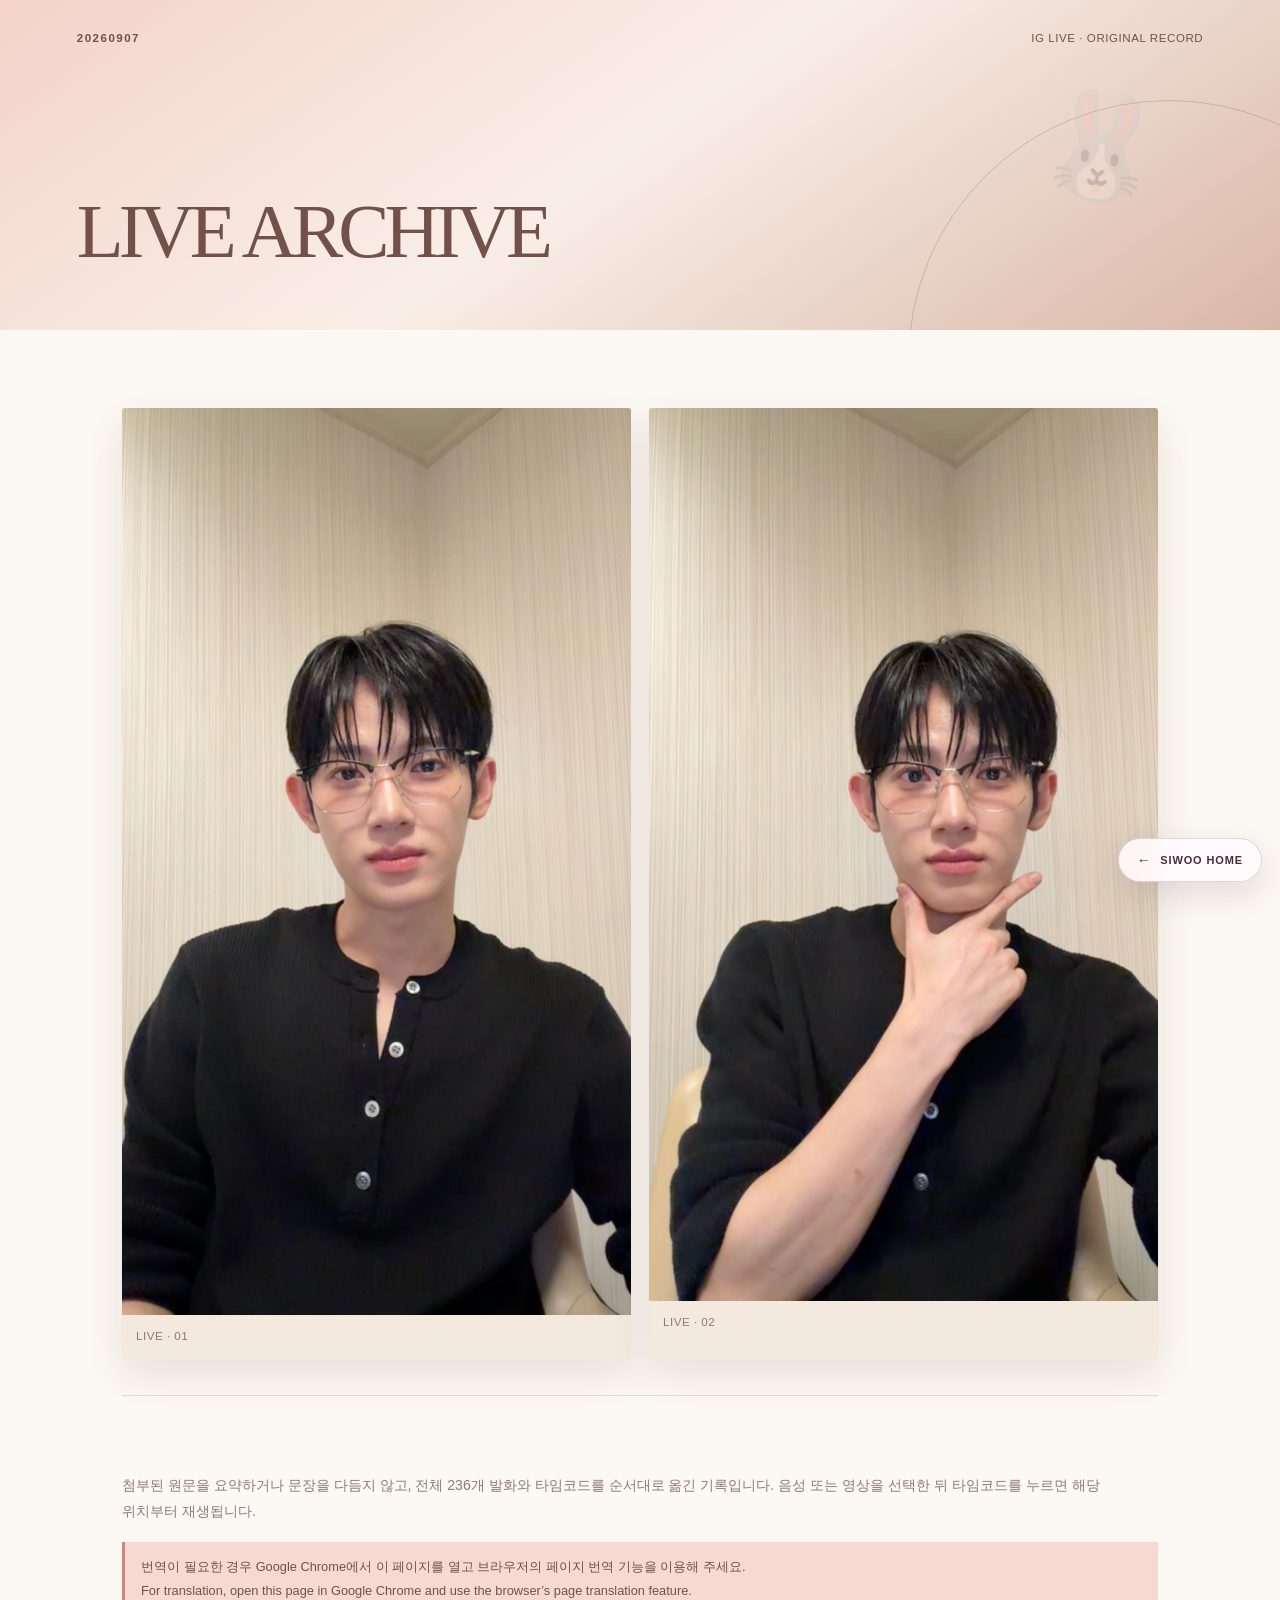
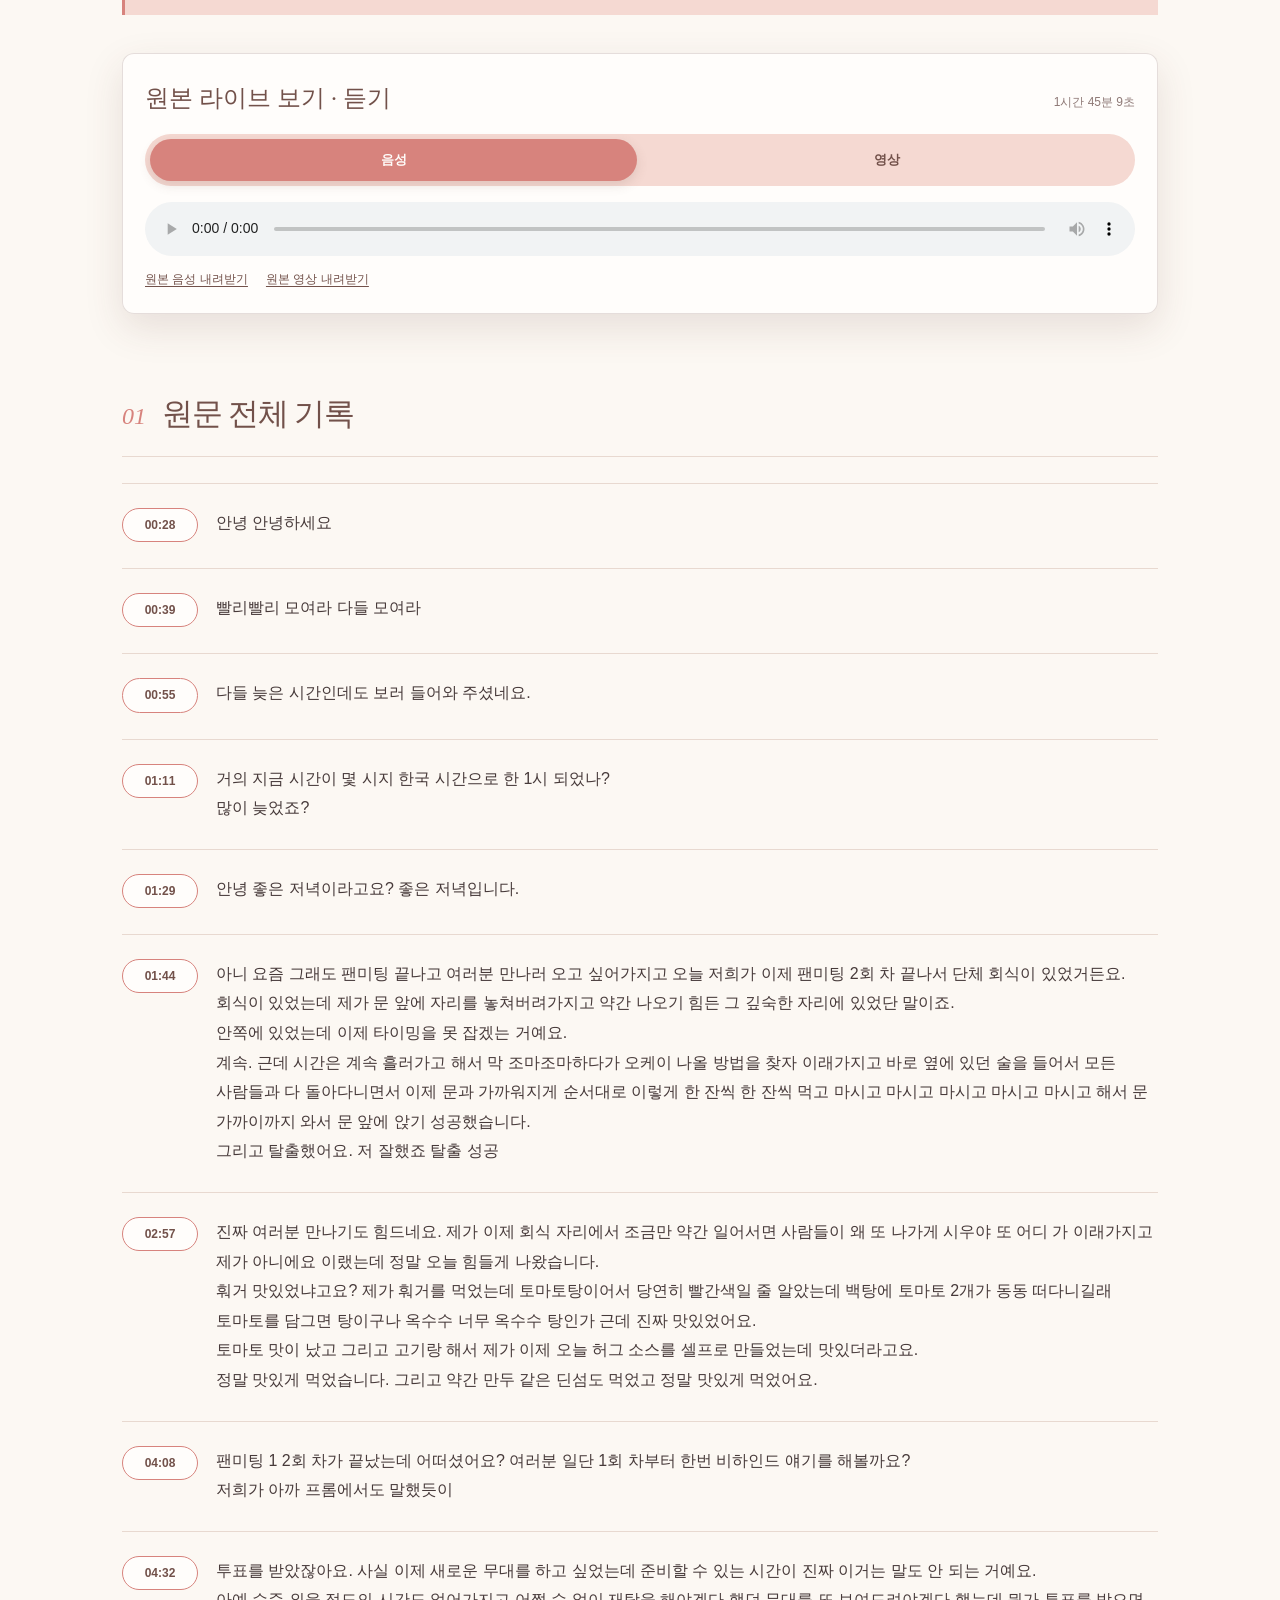
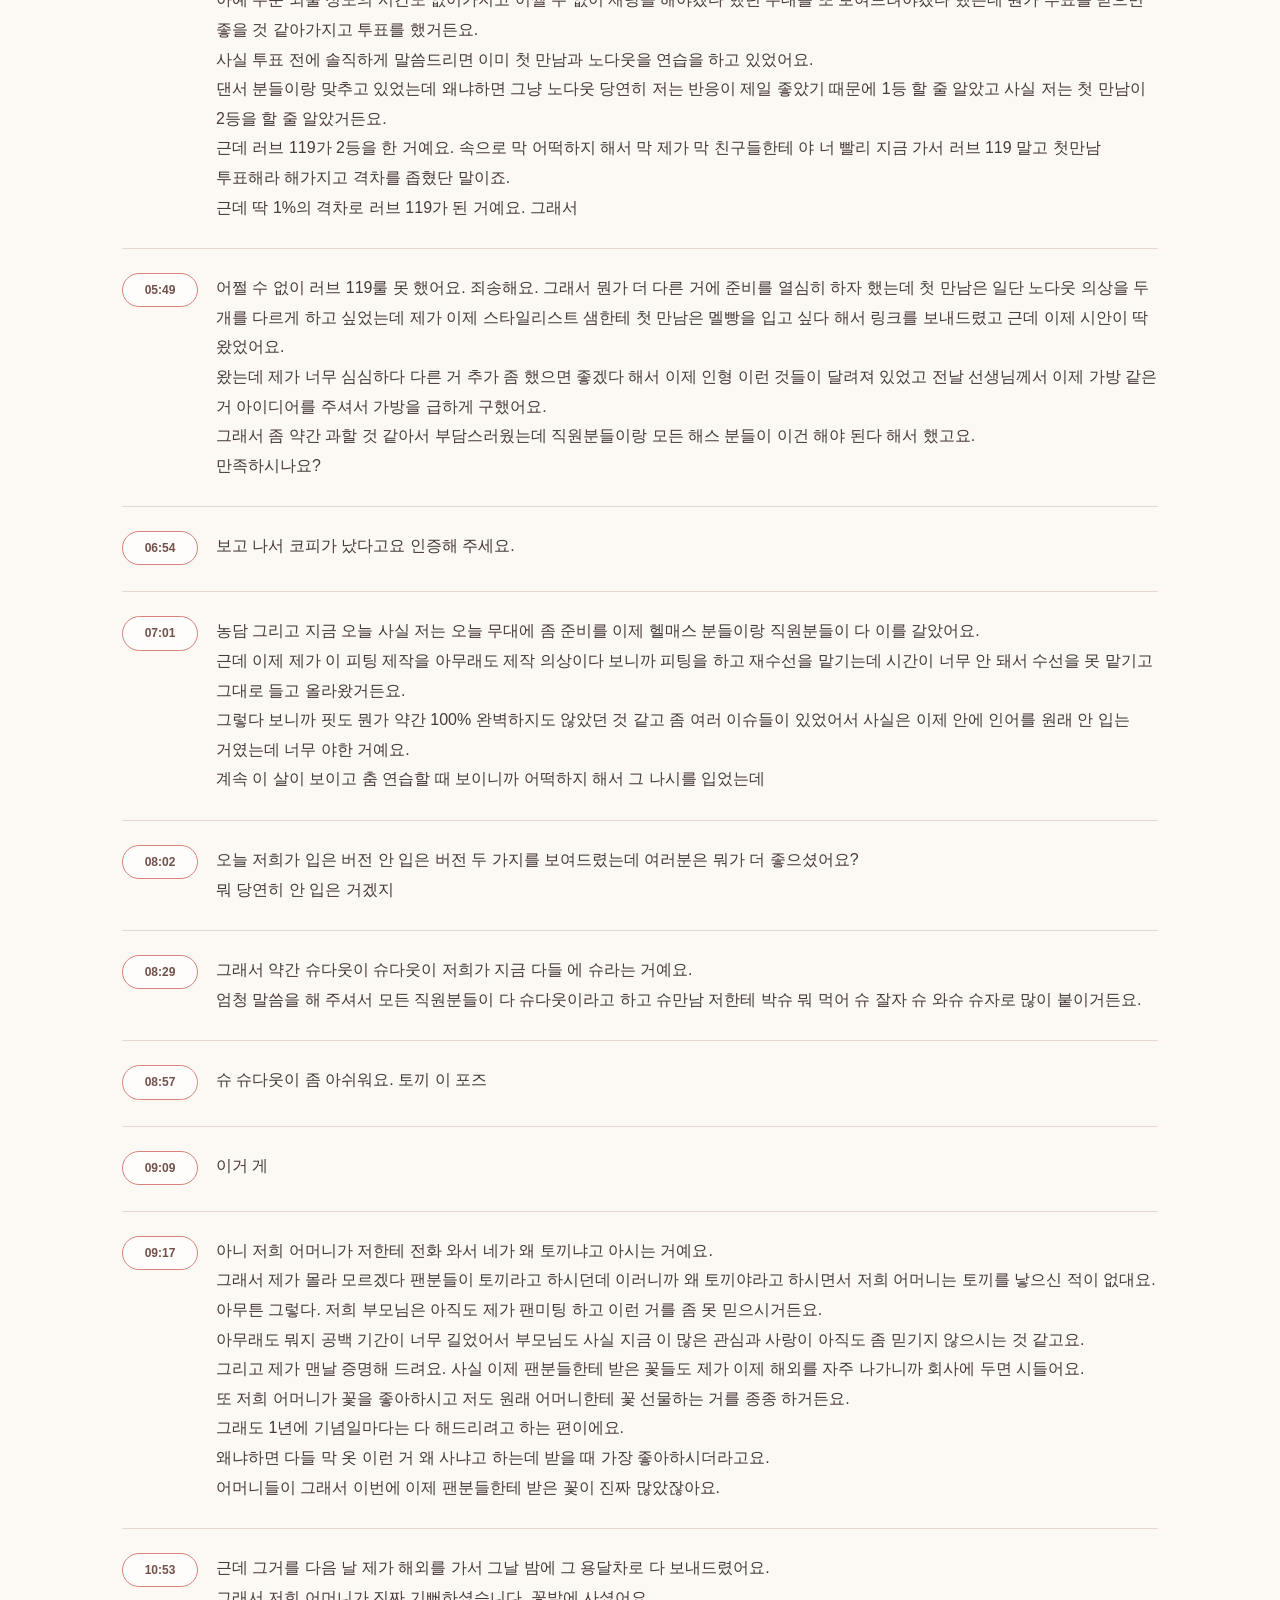
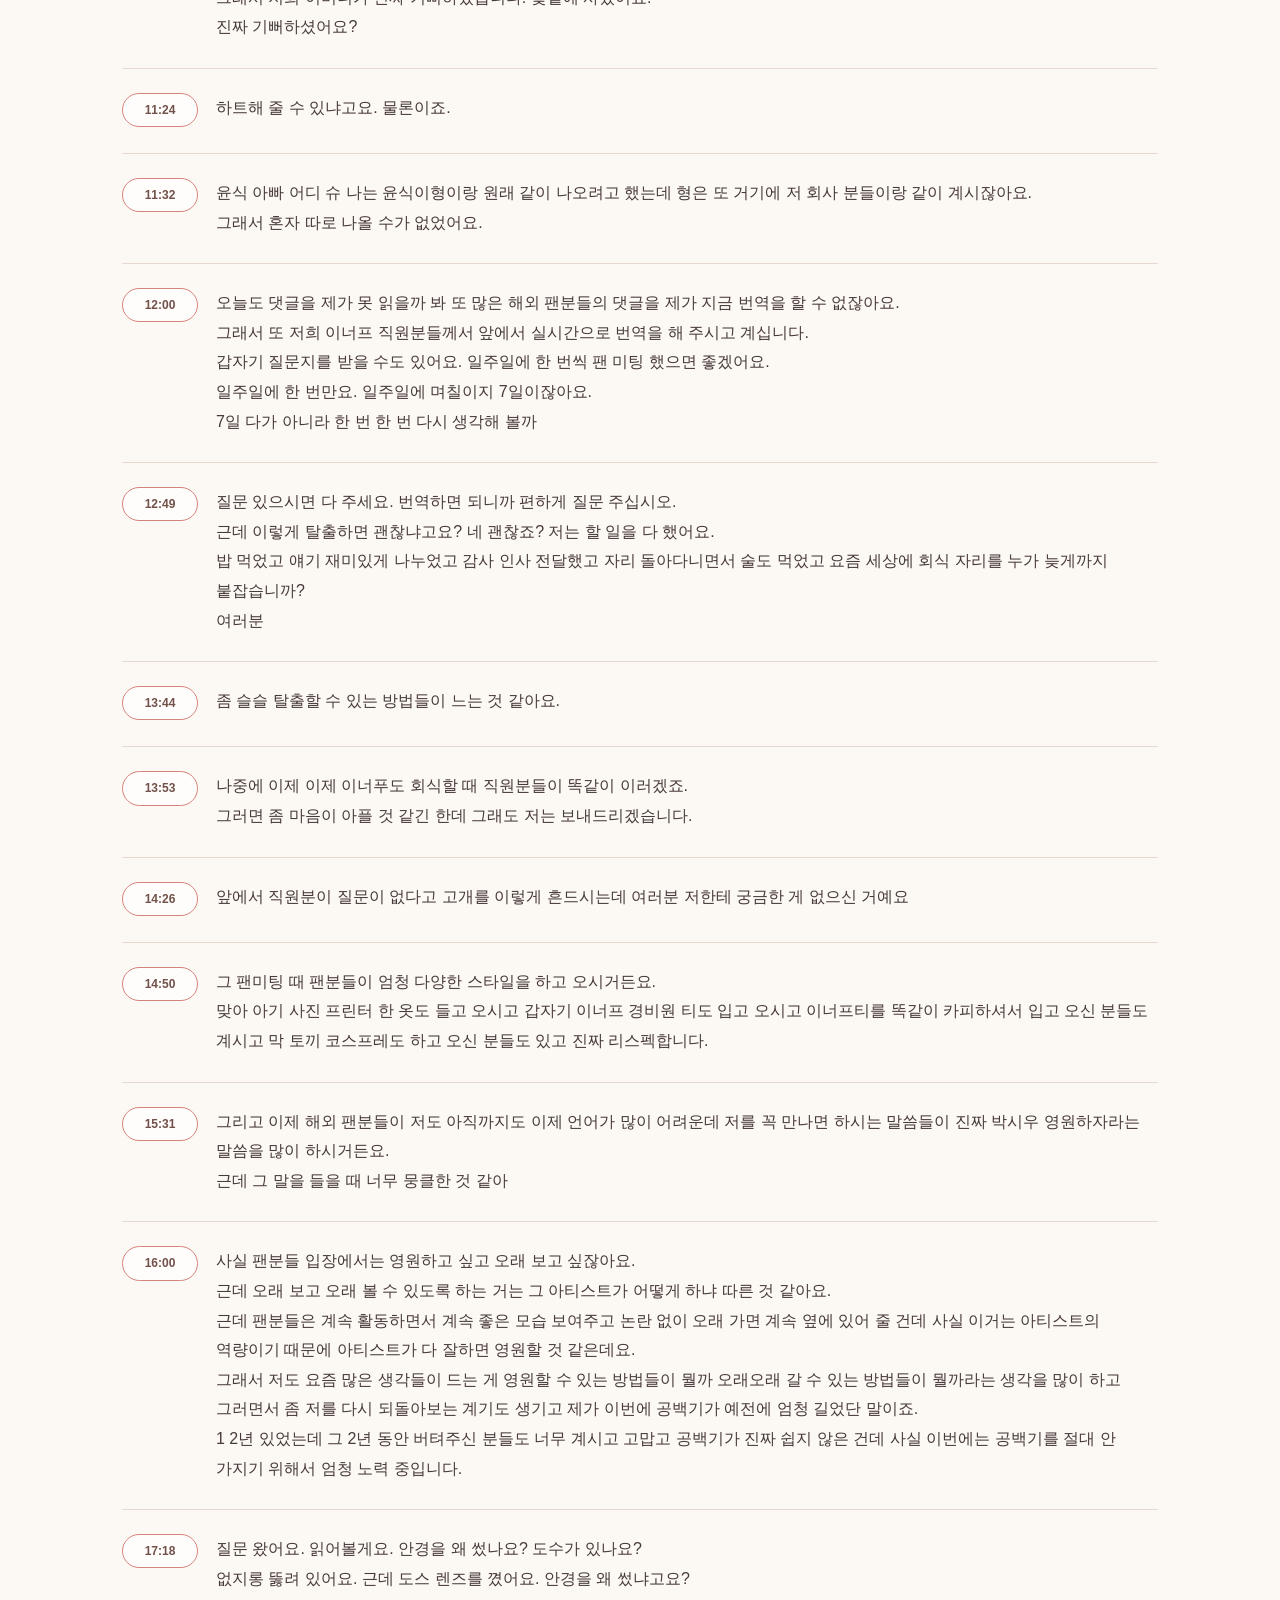
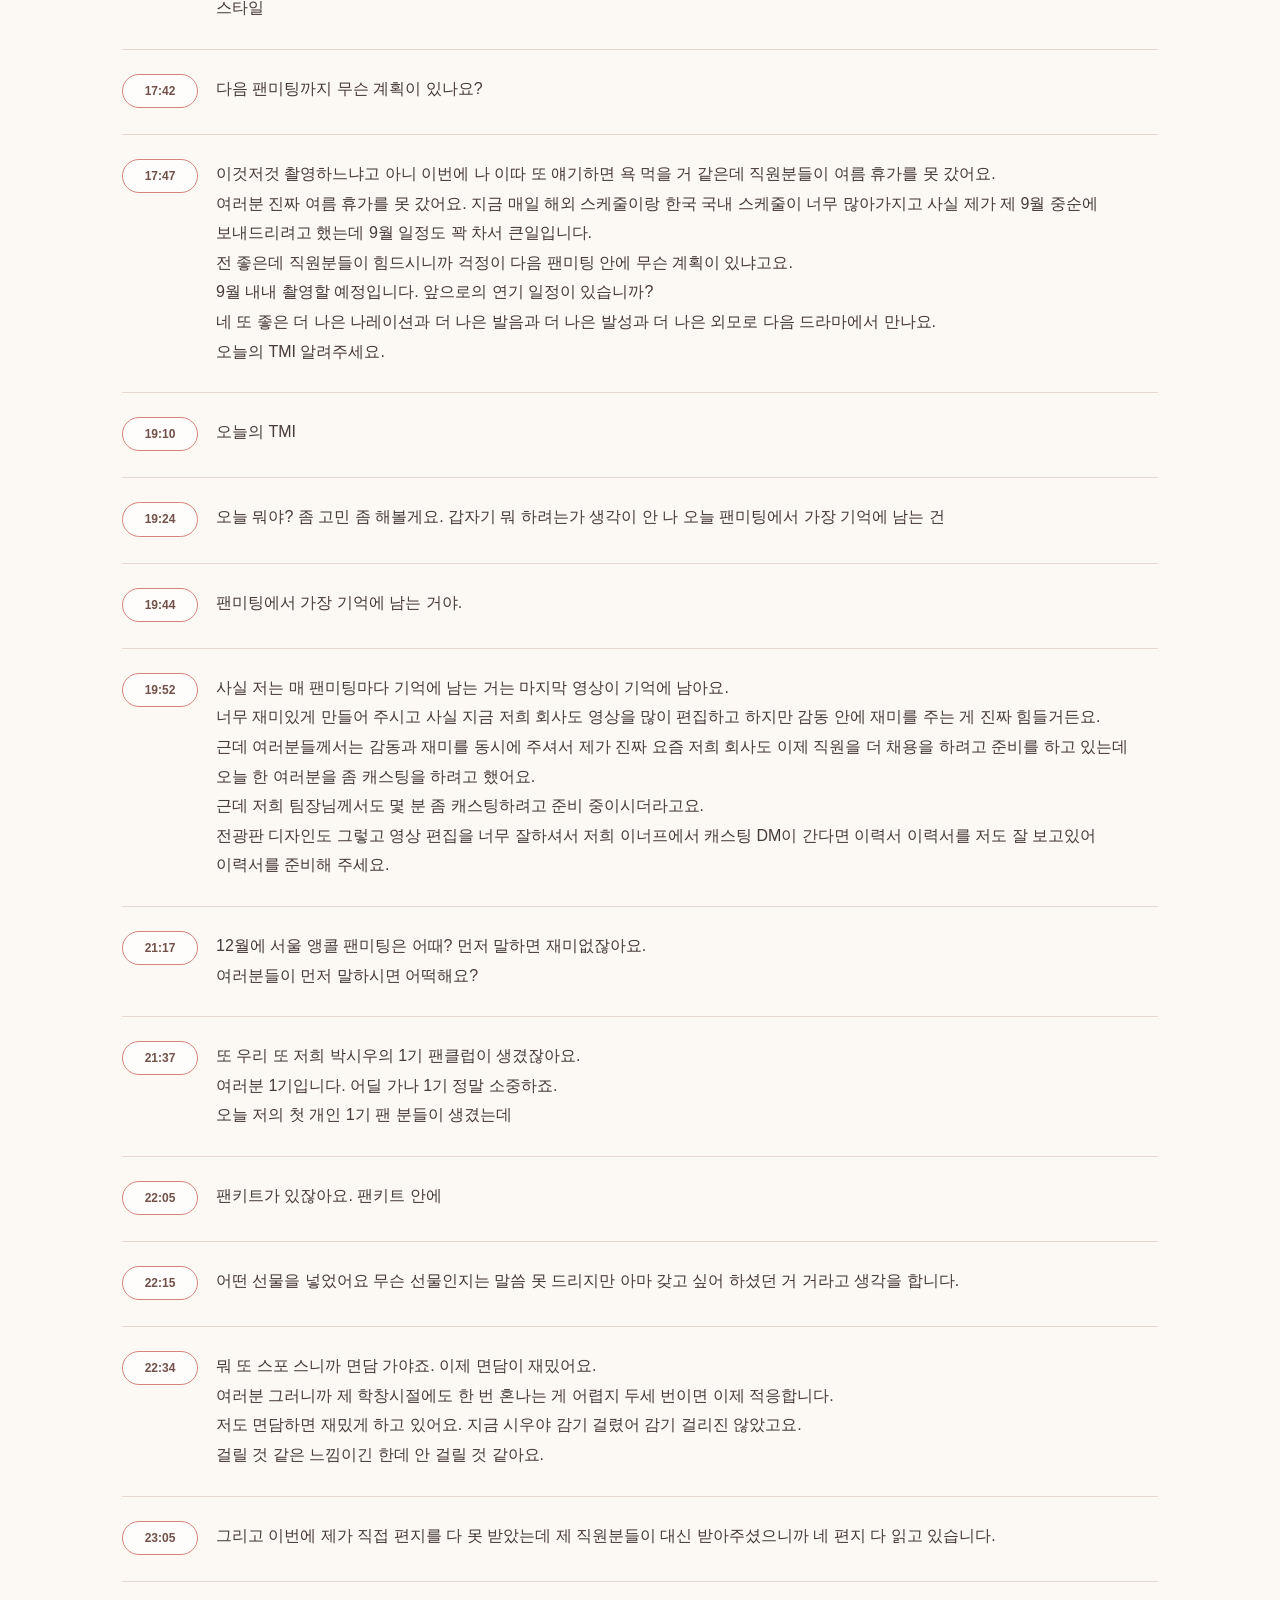
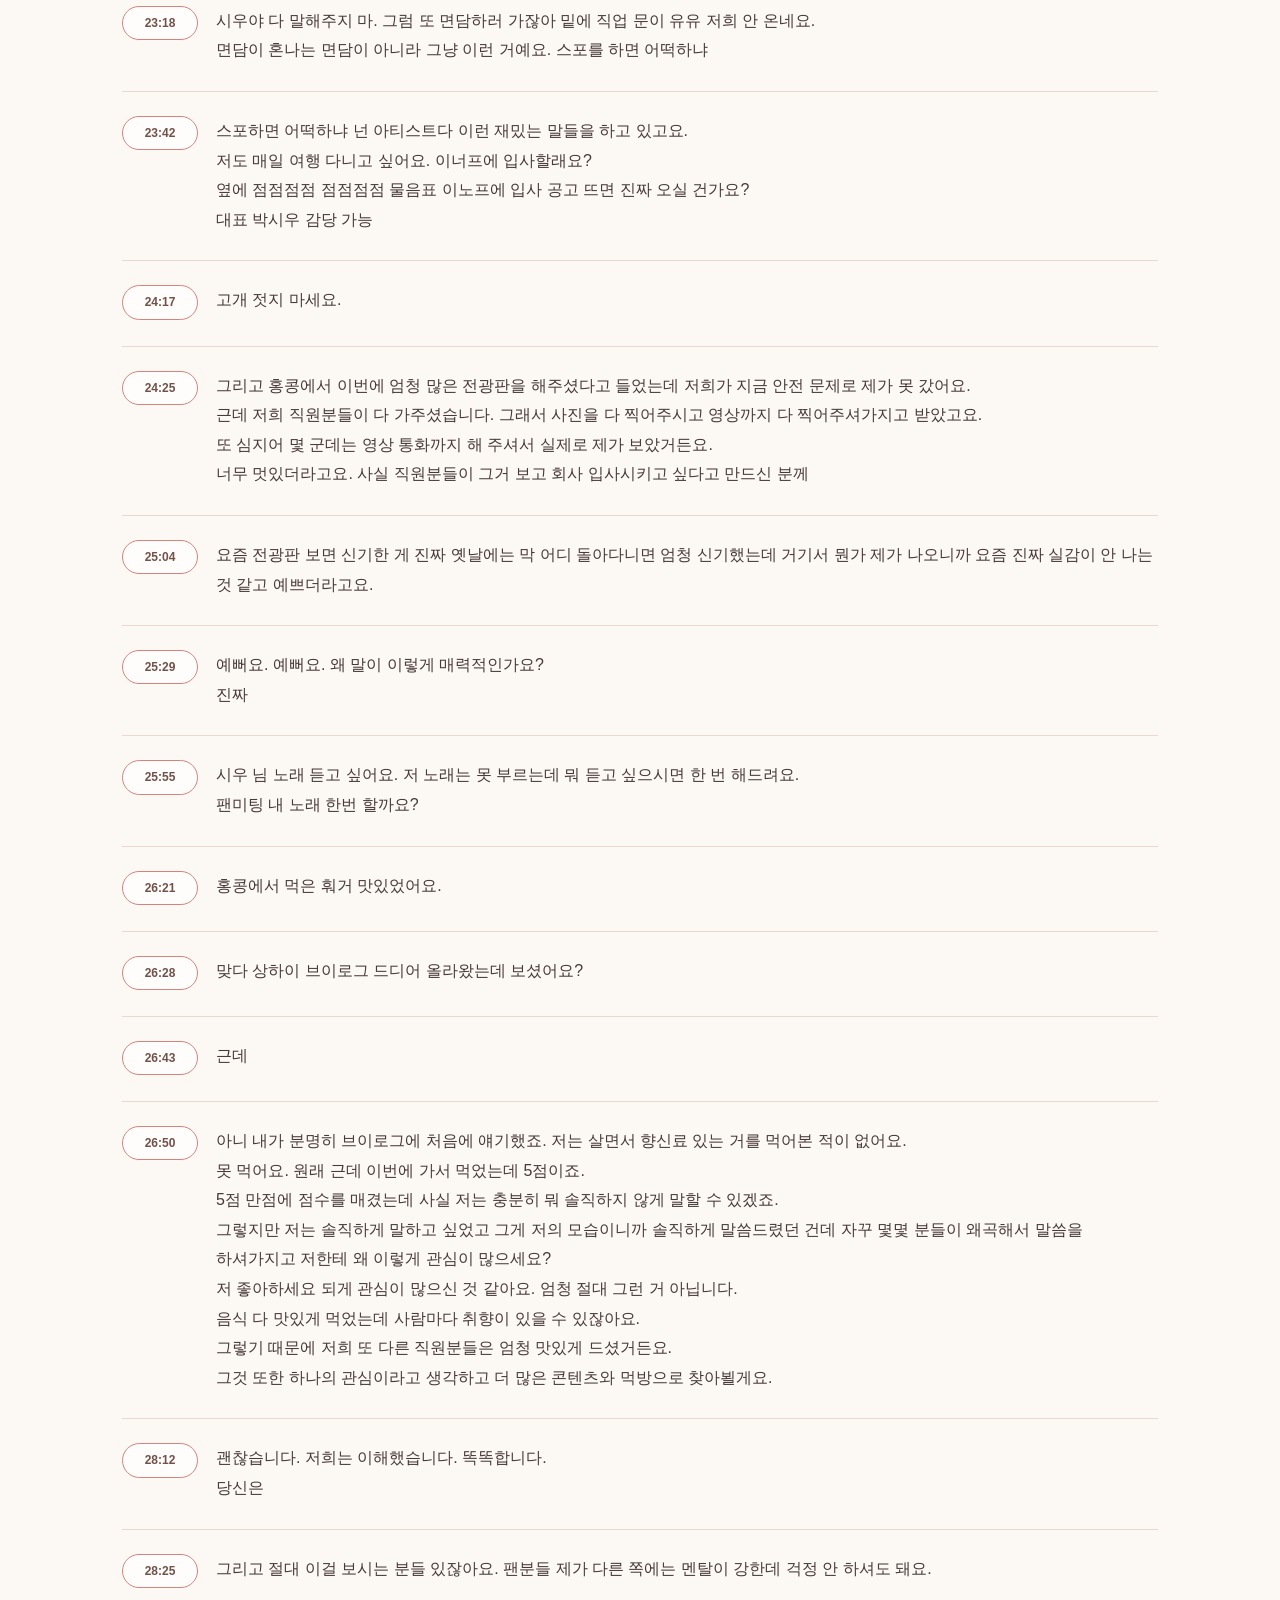
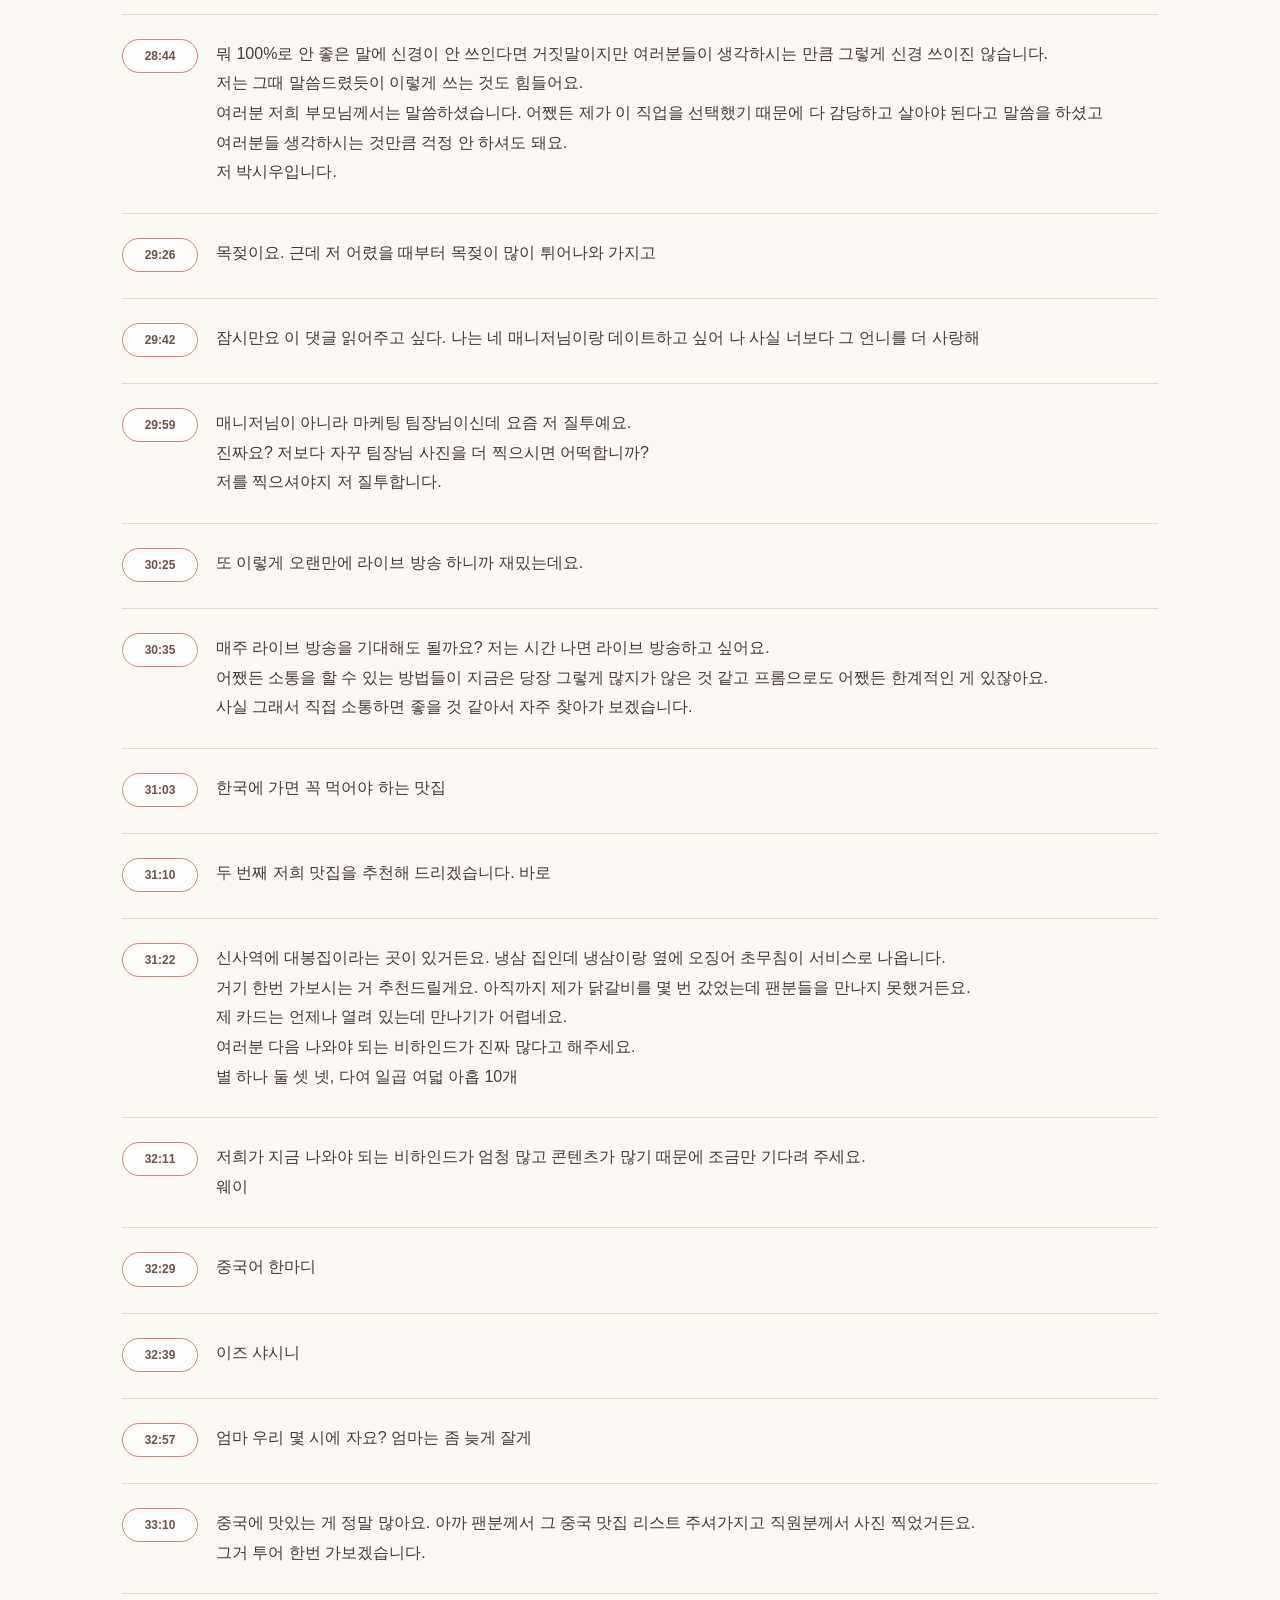
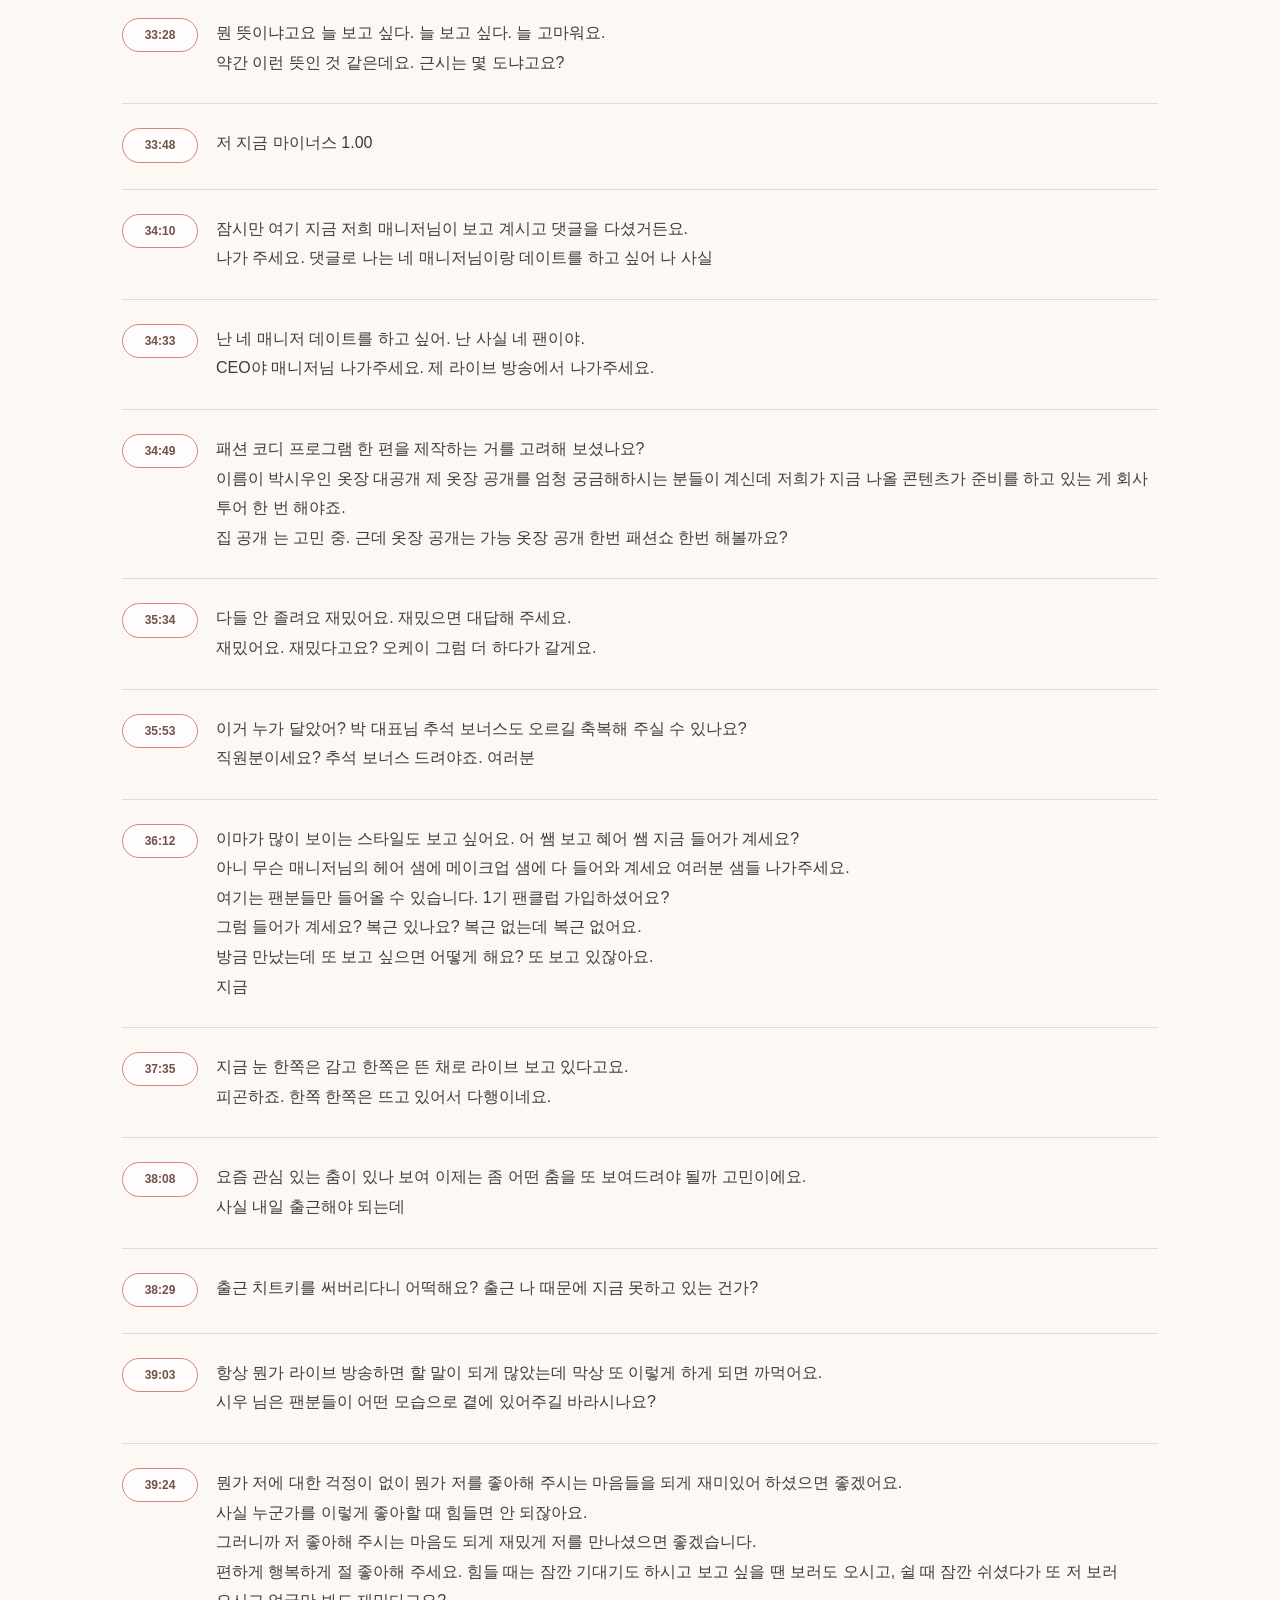
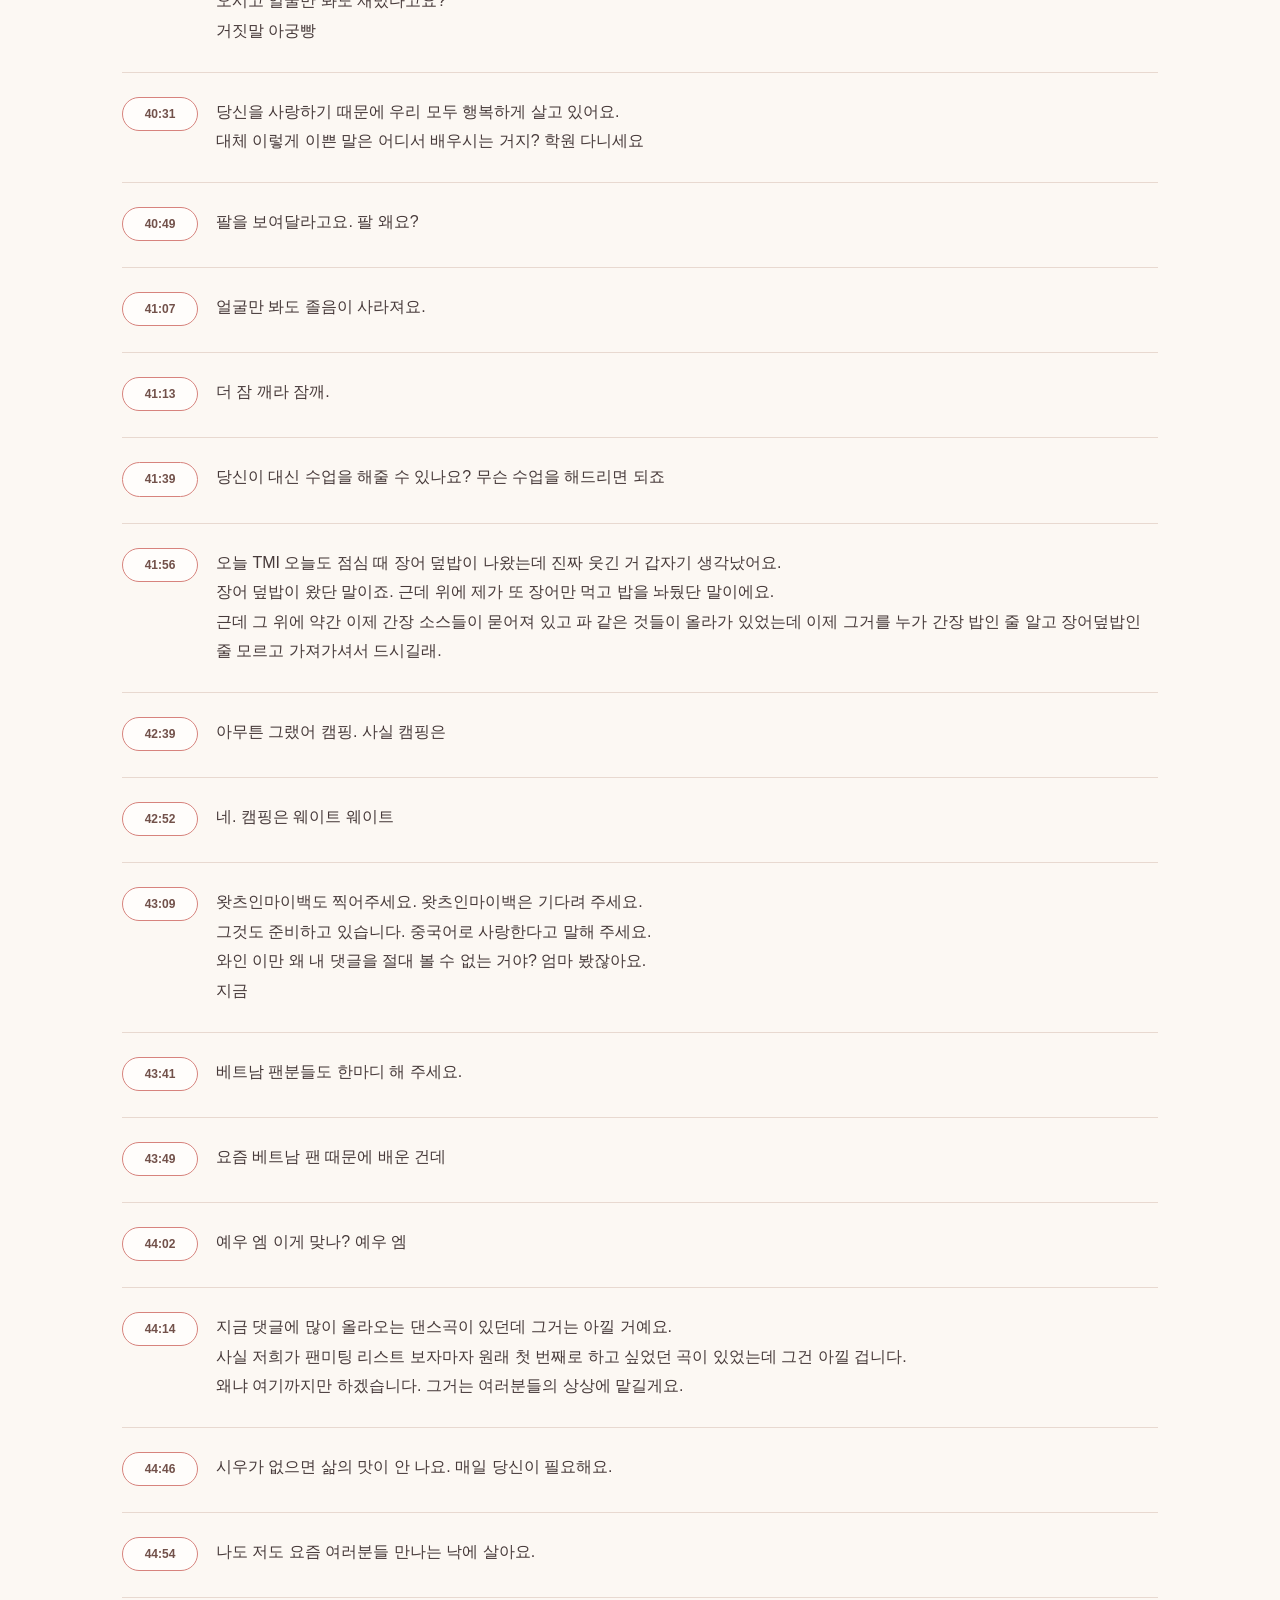
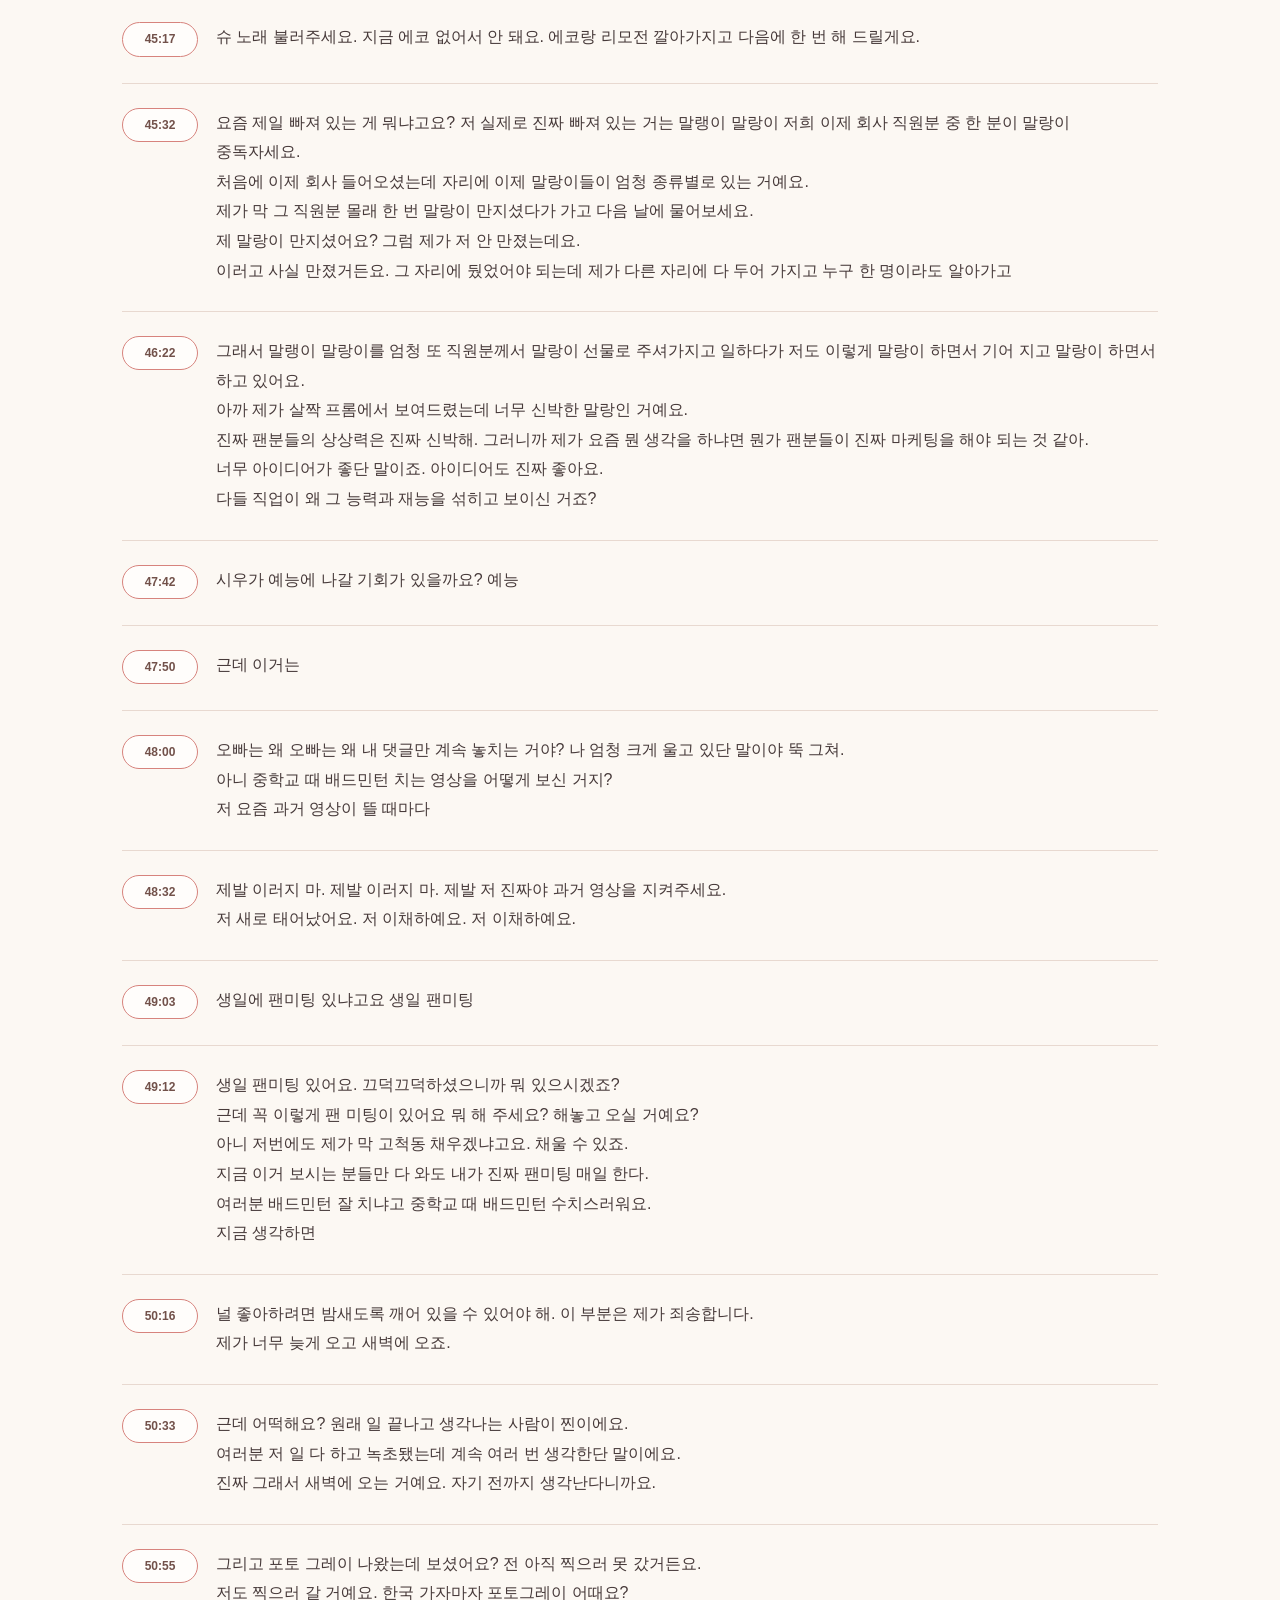
==== commit 6be40581: "음성 및 영상 재생 기능 추가" ====
--- a/live/index.html
+++ b/live/index.html
@@ -264,7 +264,60 @@
       font-size: .75rem;
       white-space: nowrap;
     }
+    .media-tabs {
+      display: grid;
+      grid-template-columns: 1fr 1fr;
+      gap: 6px;
+      margin: 0 0 16px;
+      padding: 5px;
+      border-radius: 999px;
+      background: var(--rose-light);
+    }
+    .media-tab {
+      padding: 9px 14px;
+      border: 0;
+      border-radius: 999px;
+      color: var(--brown);
+      background: transparent;
+      font: inherit;
+      font-size: .82rem;
+      font-weight: 800;
+      cursor: pointer;
+    }
+    .media-tab.is-active {
+      color: var(--white);
+      background: var(--rose);
+      box-shadow: 0 4px 12px rgba(114,81,74,.16);
+    }
+    .media-tab:focus-visible {
+      outline: 2px solid var(--brown);
+      outline-offset: 2px;
+    }
+    .media-panel[hidden] { display: none; }
     audio { display: block; width: 100%; }
+    .video-frame {
+      width: min(100%, 320px);
+      aspect-ratio: 9 / 16;
+      margin: 0 auto;
+      overflow: hidden;
+      border-radius: 10px;
+      background: #211b22;
+      box-shadow: 0 12px 28px rgba(57,43,56,.16);
+    }
+    .video-frame iframe,
+    #youtube-player {
+      display: block;
+      width: 100%;
+      height: 100%;
+      border: 0;
+    }
+    .video-fallback {
+      margin: 12px 0 0;
+      color: var(--muted);
+      font-size: .76rem;
+      text-align: center;
+    }
+    .video-fallback a { color: var(--brown); text-underline-offset: 3px; }
     .downloads {
       display: flex;
       flex-wrap: wrap;
@@ -352,20 +405,33 @@
       </figure>
     </section>
 
-    <p class="archive-intro">첨부된 원문을 요약하거나 문장을 다듬지 않고, 전체 236개 발화와 타임코드를 순서대로 옮긴 기록입니다. 타임코드를 누르면 해당 위치부터 원본 음성이 재생됩니다.</p>
+    <p class="archive-intro">첨부된 원문을 요약하거나 문장을 다듬지 않고, 전체 236개 발화와 타임코드를 순서대로 옮긴 기록입니다. 음성 또는 영상을 선택한 뒤 타임코드를 누르면 해당 위치부터 재생됩니다.</p>
     <p class="translation-guide">번역이 필요한 경우 Google Chrome에서 이 페이지를 열고 브라우저의 페이지 번역 기능을 이용해 주세요.<br><span lang="en">For translation, open this page in Google Chrome and use the browser’s page translation feature.</span></p>
 
-    <section class="audio-dock" id="original-audio" aria-label="원본 음성 재생">
+    <section class="audio-dock" id="original-media" aria-label="원본 음성 및 영상 재생">
       <div class="audio-heading">
-        <h2>원본 음성 듣기</h2>
-        <span>1시간 45분 9초 · M4A</span>
+        <h2>원본 라이브 보기 · 듣기</h2>
+        <span>1시간 45분 9초</span>
       </div>
-      <audio id="live-audio" controls preload="metadata">
-        <source src="parksiwoo_260907_original.m4a" type="audio/mp4">
-        사용 중인 브라우저가 음성 재생을 지원하지 않습니다.
-      </audio>
+      <div class="media-tabs" role="group" aria-label="재생할 미디어 선택">
+        <button class="media-tab is-active" type="button" data-media="audio" aria-pressed="true">음성</button>
+        <button class="media-tab" type="button" data-media="video" aria-pressed="false">영상</button>
+      </div>
+      <div class="media-panel" data-panel="audio">
+        <audio id="live-audio" controls preload="metadata">
+          <source src="parksiwoo_260907_original.m4a" type="audio/mp4">
+          사용 중인 브라우저가 음성 재생을 지원하지 않습니다.
+        </audio>
+      </div>
+      <div class="media-panel" data-panel="video" hidden>
+        <div class="video-frame">
+          <div id="youtube-player" aria-label="2026년 9월 7일 박시우 라이브 영상"></div>
+        </div>
+        <p class="video-fallback"><a href="https://www.youtube.com/watch?v=x_LJ1yyROcs" target="_blank" rel="noopener noreferrer">YouTube에서 영상 열기</a></p>
+      </div>
       <div class="downloads">
         <a href="parksiwoo_260907_original.m4a" download>원본 음성 내려받기</a>
+        <a href="https://github.com/userman123411/park-siwoo/releases/latest/download/parksiwoo_260907.mp4">원본 영상 내려받기</a>
       </div>
     </section>
 
@@ -2066,20 +2132,87 @@
       </div>
     </section>
 
-    <div class="source-note">원본 음성 파일은 변환하거나 편집하지 않고 그대로 포함했습니다.</div>
+    <div class="source-note">원본 음성은 사이트에서, 원본 영상은 GitHub Release에서 내려받을 수 있습니다.</div>
   </main>
 
   <footer>LIVE ARCHIVE · PARK SIWOO · 2026.09.07</footer>
 
+  <script src="https://www.youtube.com/iframe_api"></script>
   <script>
     const audio = document.getElementById("live-audio");
-    document.querySelectorAll(".timestamp").forEach((button) => {
+    const tabs = document.querySelectorAll(".media-tab");
+    const panels = document.querySelectorAll(".media-panel");
+    const timestampButtons = document.querySelectorAll(".timestamp");
+    let activeMedia = "audio";
+    let videoPlayer;
+    let videoReady = false;
+    let pendingVideoTime = null;
+
+    window.onYouTubeIframeAPIReady = () => {
+      videoPlayer = new YT.Player("youtube-player", {
+        videoId: "x_LJ1yyROcs",
+        playerVars: {
+          playsinline: 1,
+          rel: 0
+        },
+        events: {
+          onReady: () => {
+            videoReady = true;
+            if (pendingVideoTime !== null) {
+              videoPlayer.seekTo(pendingVideoTime, true);
+              videoPlayer.playVideo();
+              pendingVideoTime = null;
+            }
+          }
+        }
+      });
+    };
+
+    const updateTimestampLabels = () => {
+      const label = activeMedia === "audio" ? "원본 음성" : "영상";
+      timestampButtons.forEach((button) => {
+        button.setAttribute("aria-label", `${button.textContent.trim()}부터 ${label} 재생`);
+      });
+    };
+
+    tabs.forEach((tab) => {
+      tab.addEventListener("click", () => {
+        activeMedia = tab.dataset.media;
+        tabs.forEach((item) => {
+          const selected = item === tab;
+          item.classList.toggle("is-active", selected);
+          item.setAttribute("aria-pressed", String(selected));
+        });
+        panels.forEach((panel) => {
+          panel.hidden = panel.dataset.panel !== activeMedia;
+        });
+
+        if (activeMedia === "audio" && videoReady) {
+          videoPlayer.pauseVideo();
+        } else if (activeMedia === "video") {
+          audio.pause();
+        }
+        updateTimestampLabels();
+      });
+    });
+
+    timestampButtons.forEach((button) => {
       button.addEventListener("click", async () => {
-        audio.currentTime = Number(button.dataset.seconds);
-        try {
-          await audio.play();
-        } catch (error) {
-          document.getElementById("original-audio").scrollIntoView({ behavior: "smooth", block: "center" });
+        const seconds = Number(button.dataset.seconds);
+        if (activeMedia === "video") {
+          if (videoReady) {
+            videoPlayer.seekTo(seconds, true);
+            videoPlayer.playVideo();
+          } else {
+            pendingVideoTime = seconds;
+          }
+        } else {
+          audio.currentTime = seconds;
+          try {
+            await audio.play();
+          } catch (error) {
+            document.getElementById("original-media").scrollIntoView({ behavior: "smooth", block: "center" });
+          }
         }
       });
     });
